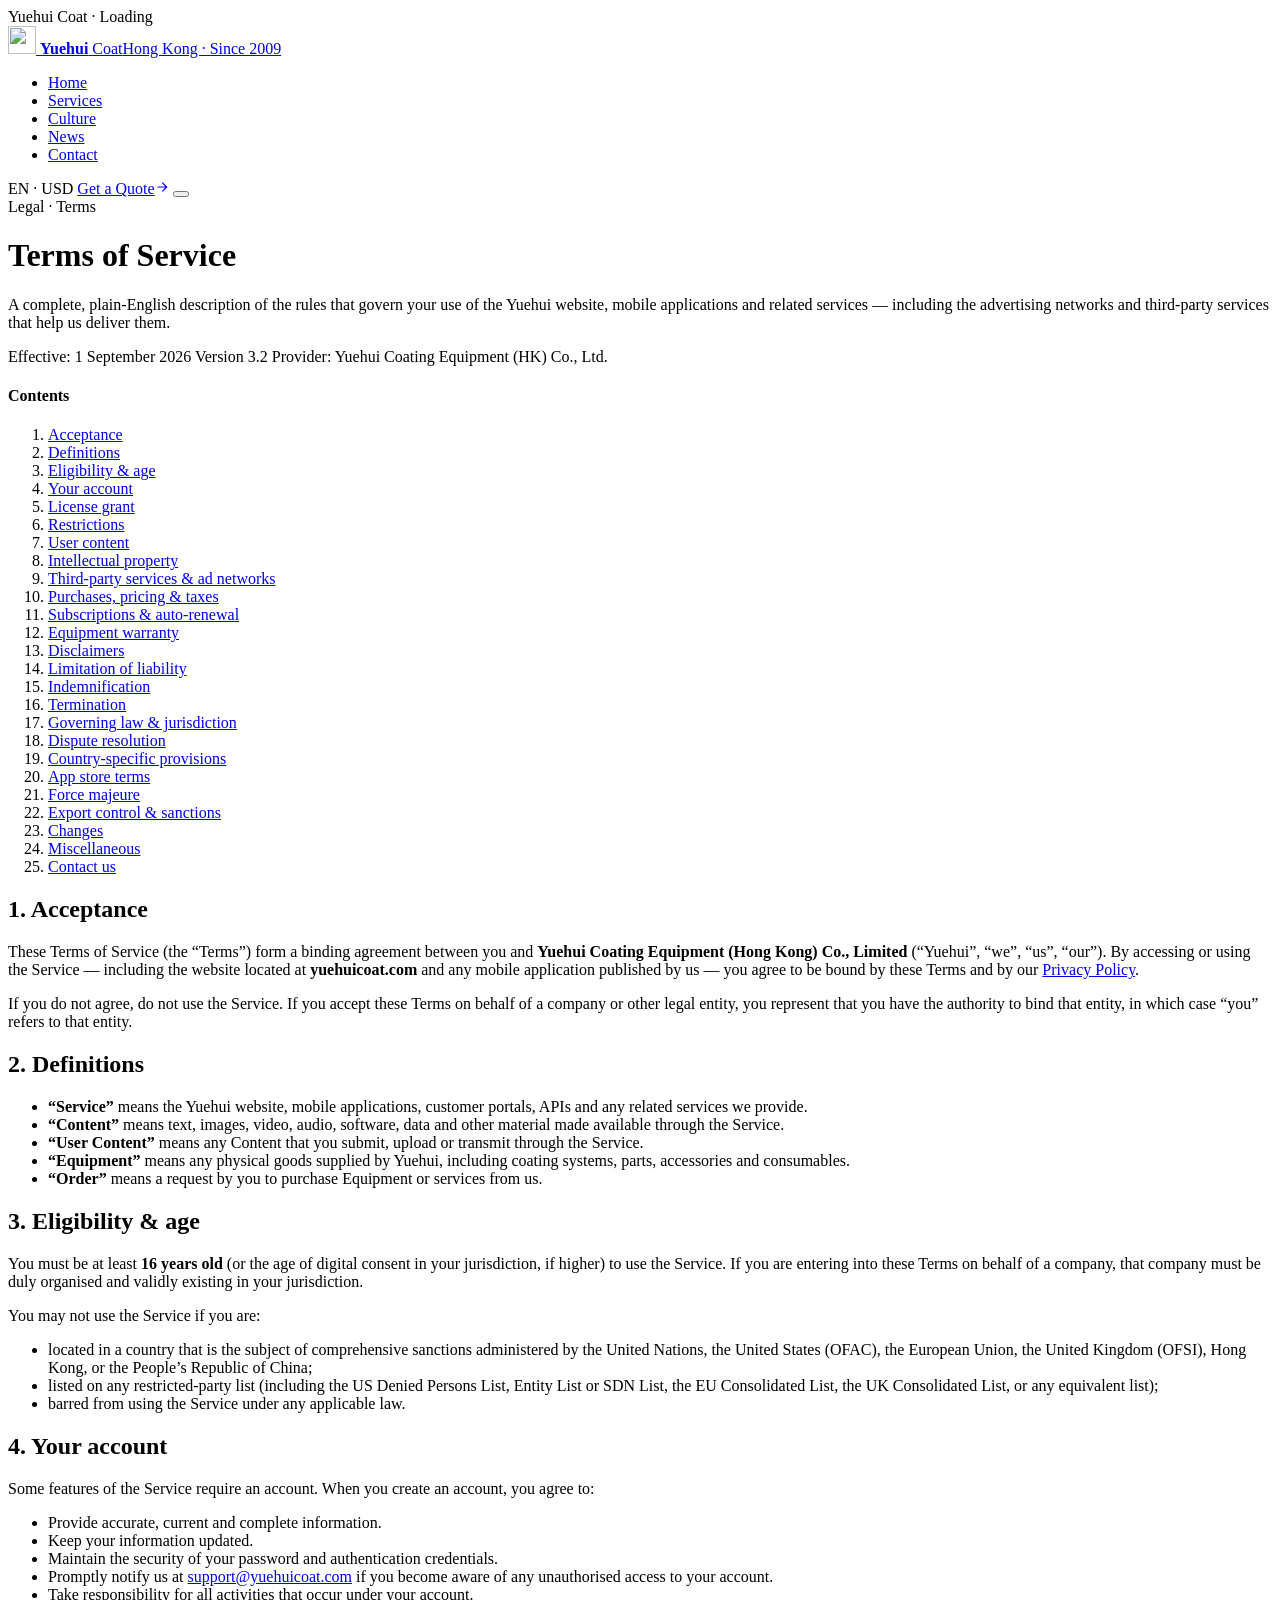
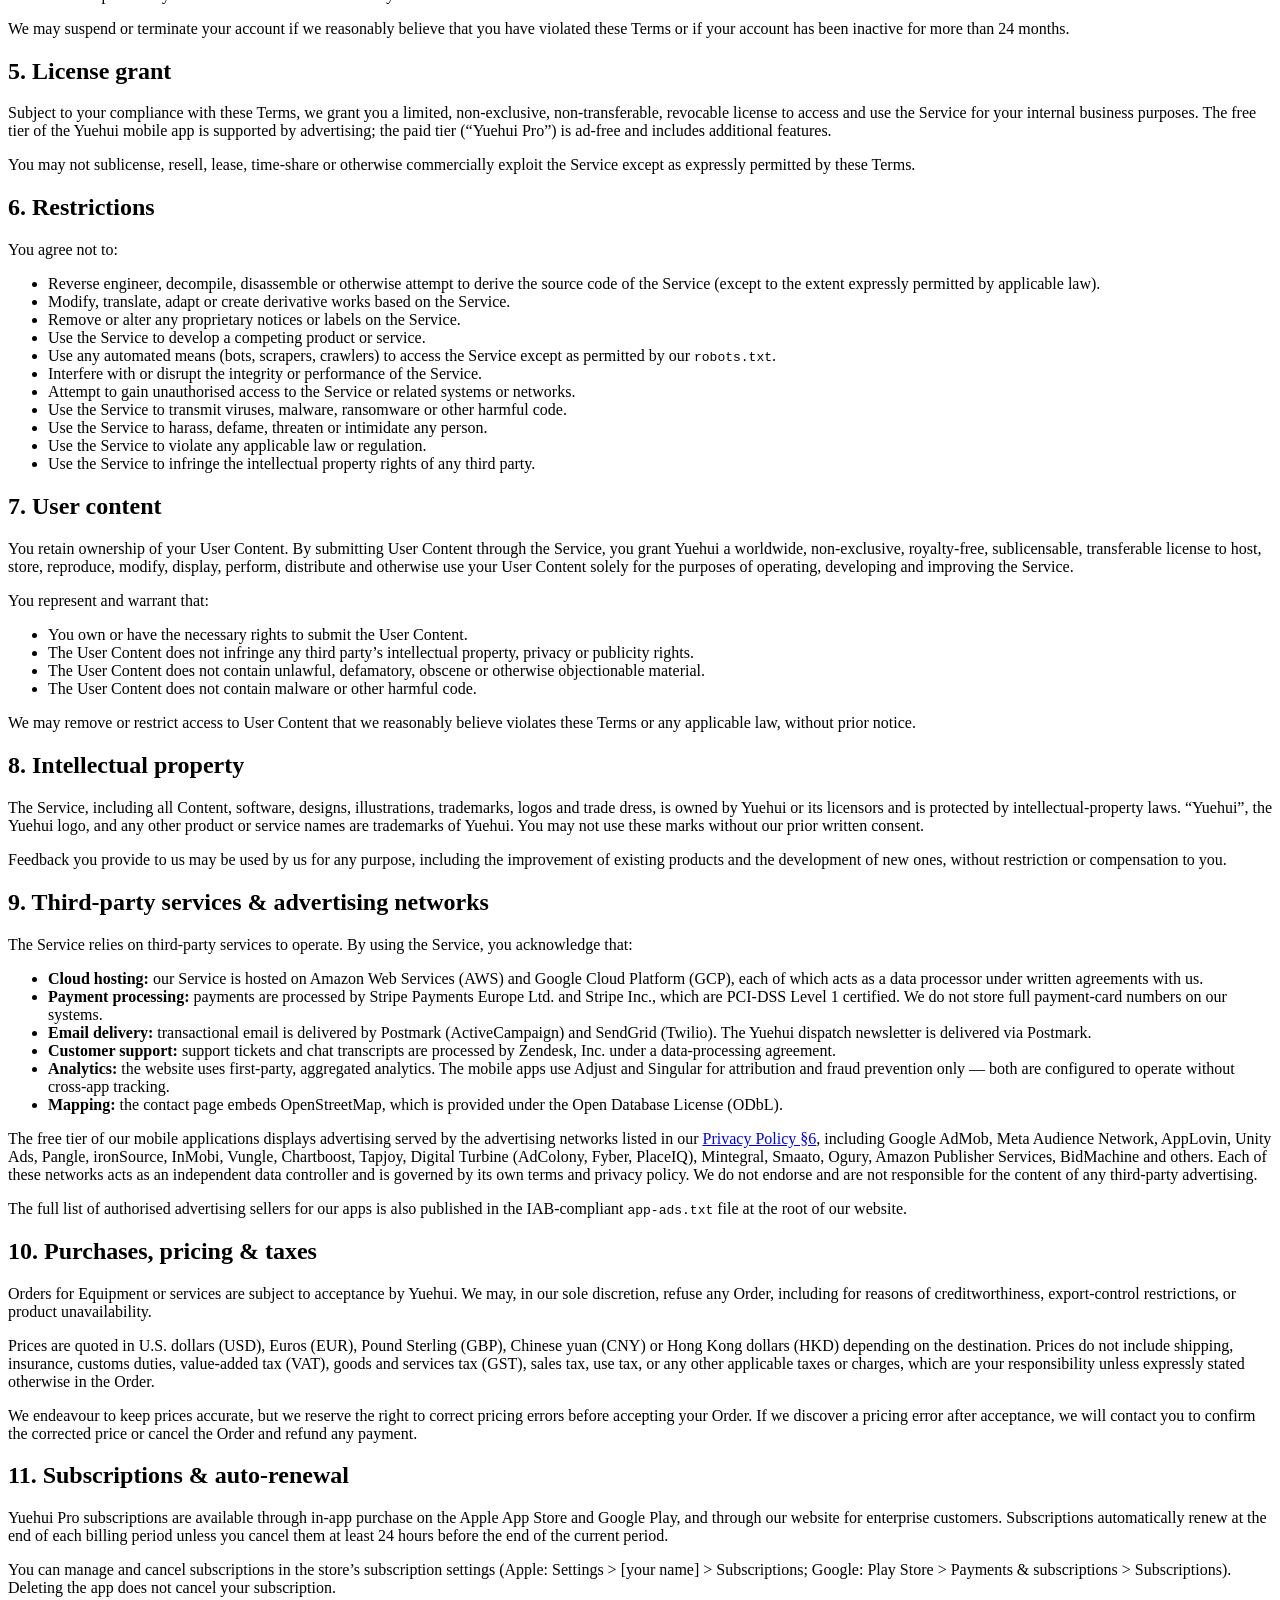
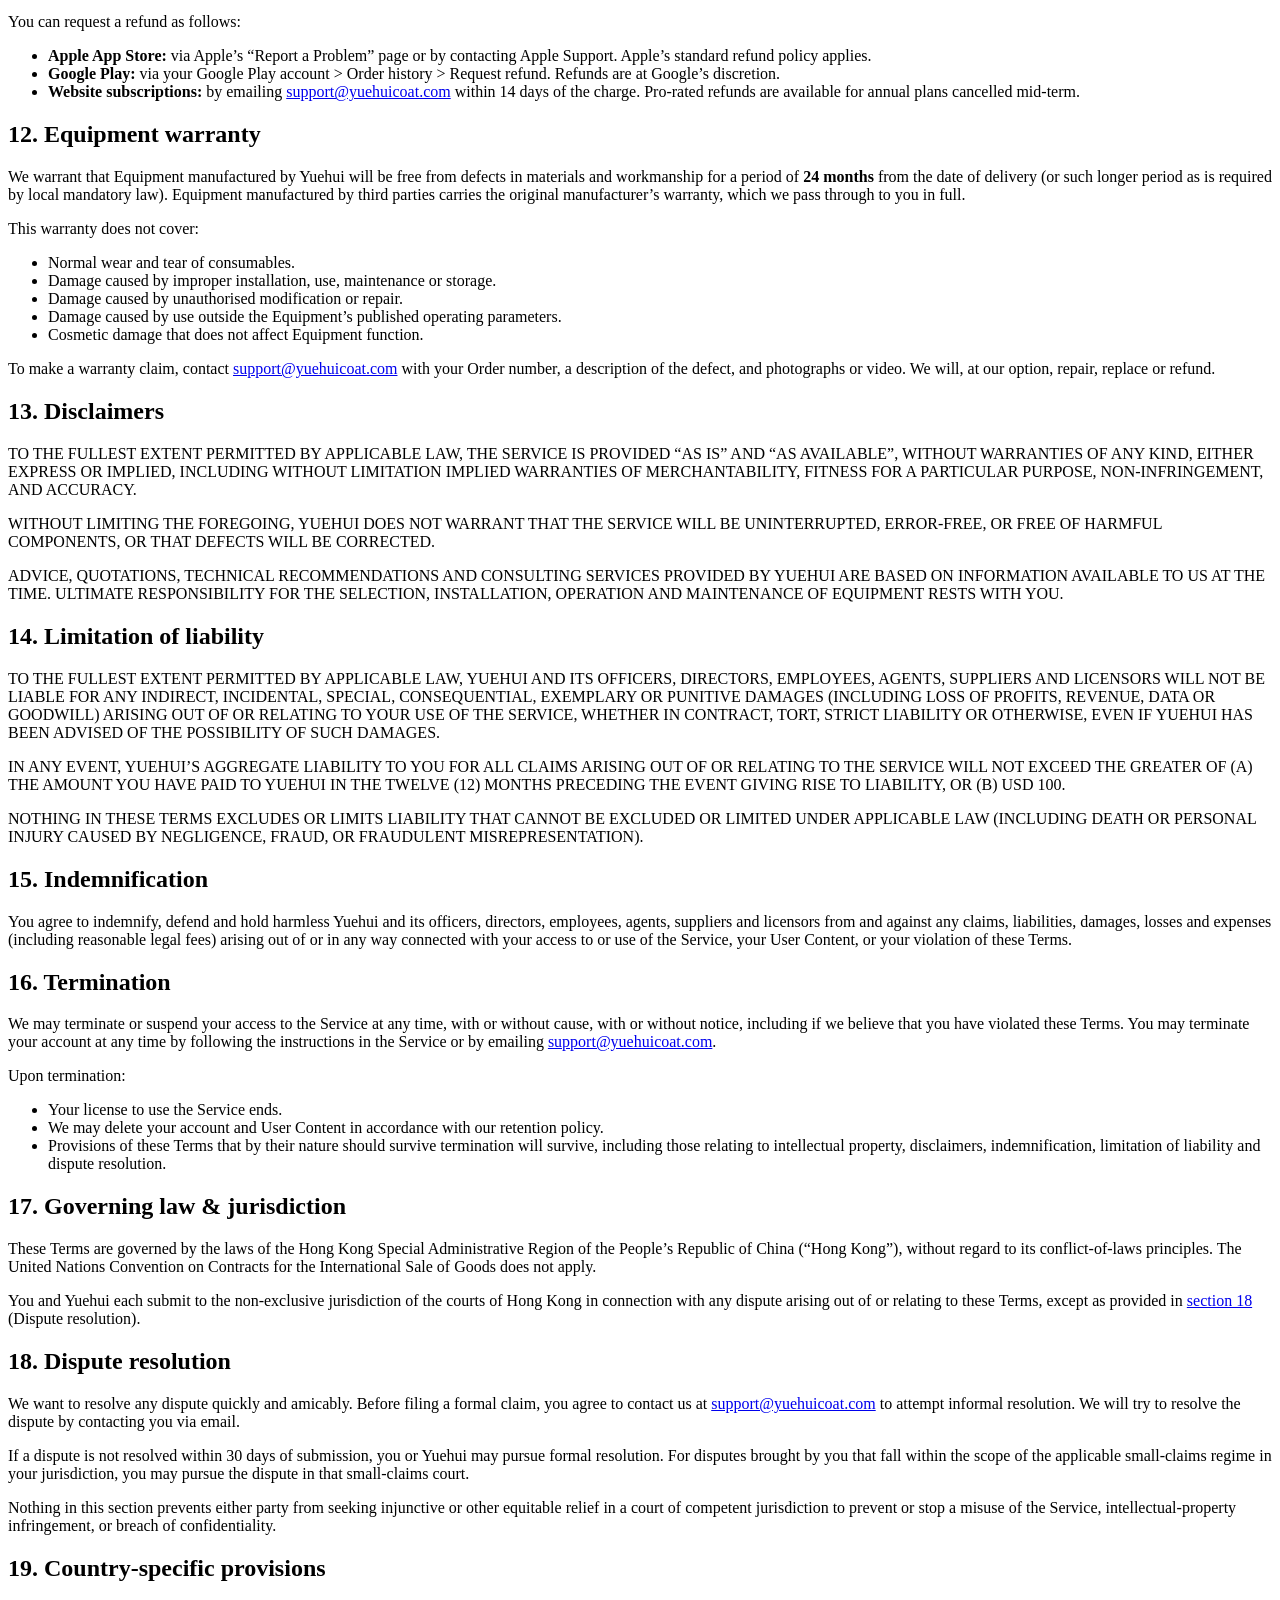
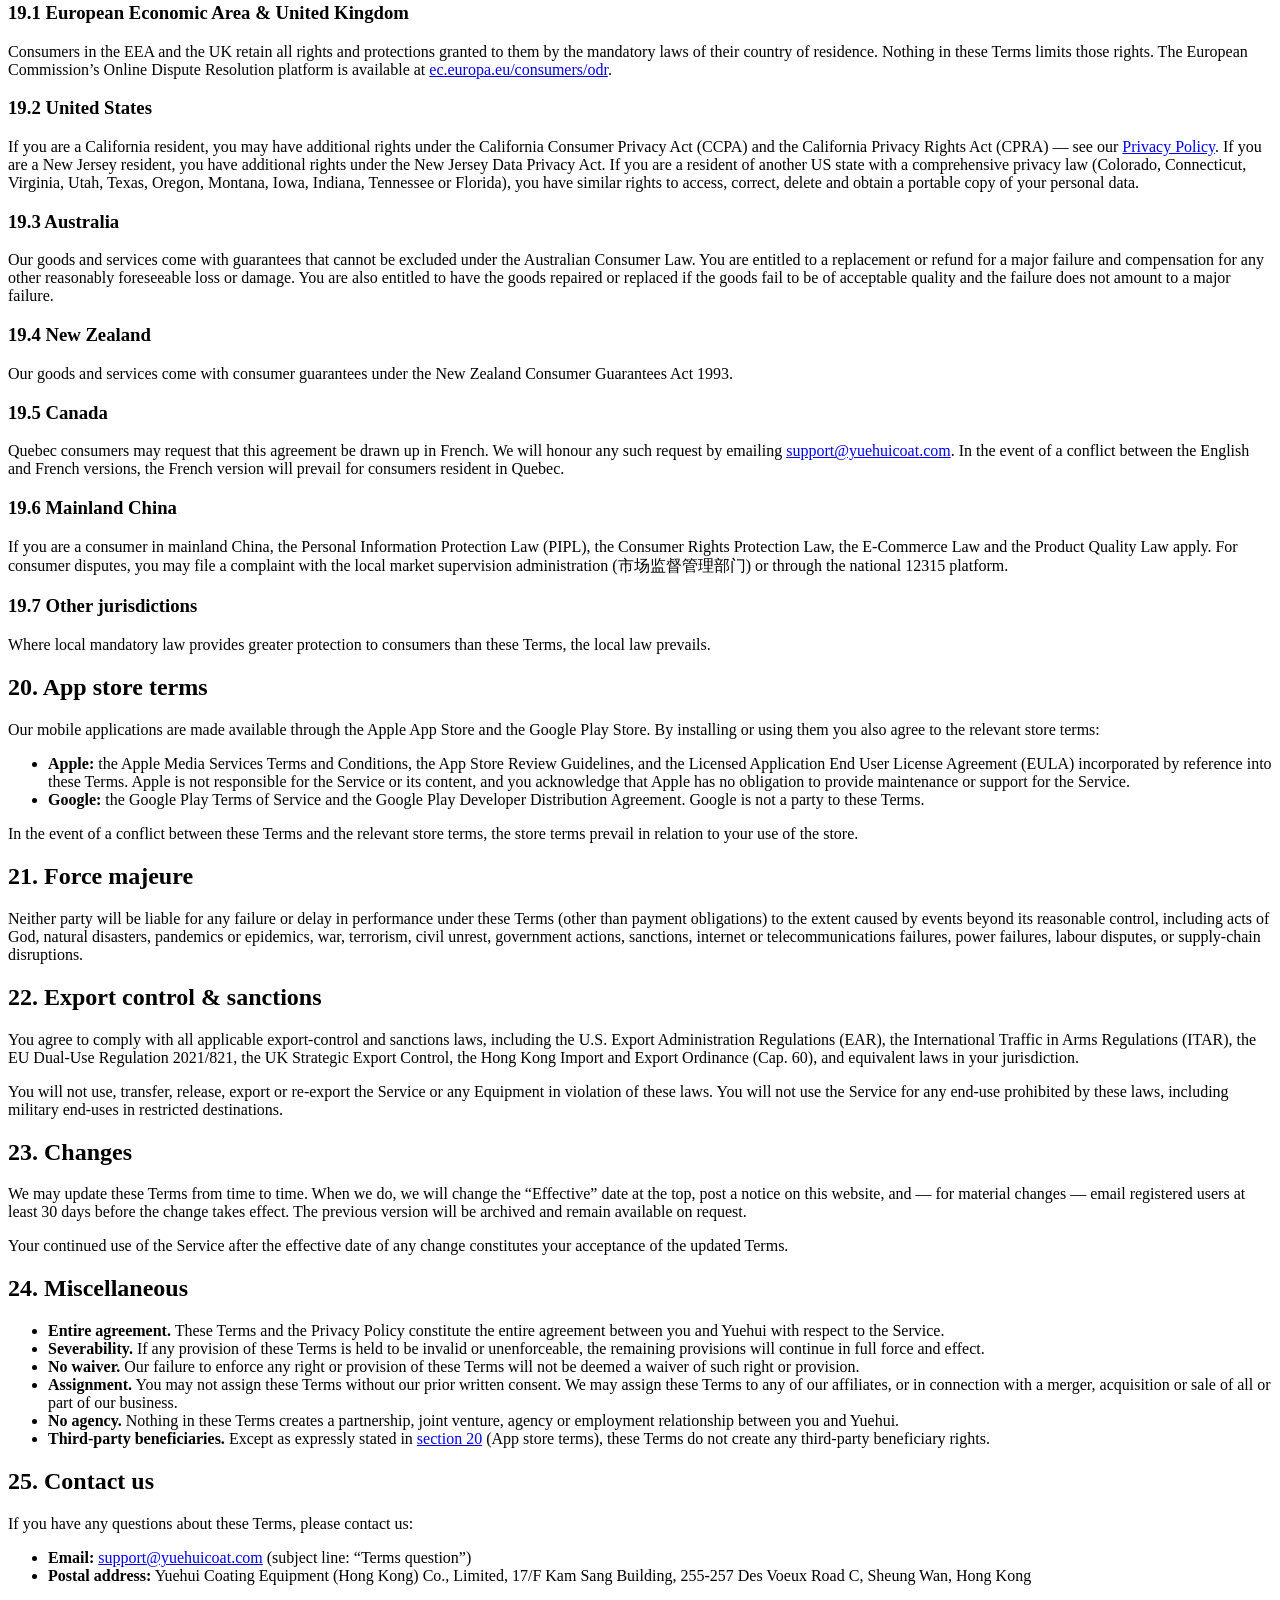
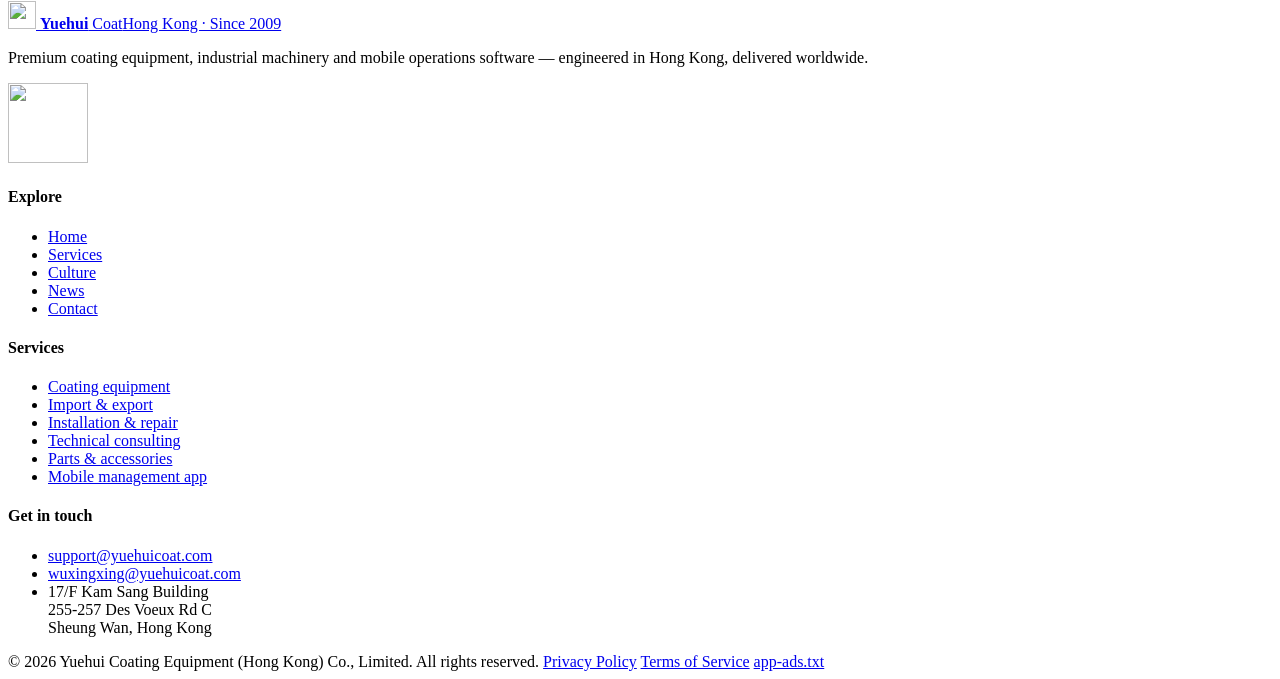
==== legal/terms/index.html @ 3c991fc5 "fix: move legal pages to directory URLs to fix 404 - Move legal/privacy.html -> legal/privacy/index." ====
<!doctype html>
<html lang="en">
<head>
  <meta charset="utf-8">
  <meta name="viewport" content="width=device-width, initial-scale=1, viewport-fit=cover">
  <title>Terms of Service — Yuehui Coating Equipment (Hong Kong) Co., Limited</title>
  <meta name="description" content="The full Terms of Service for yuehuicoat.com, the Yuehui mobile applications and related services. Covers eligibility, license grants, restrictions, user content, intellectual property, third-party services (advertising networks, payment processors, cloud hosting), purchases, subscriptions, warranty, disclaimers, limitation of liability, indemnification, termination, governing law (Hong Kong), dispute resolution, country-specific provisions, app store terms and how to contact us.">
  <meta name="robots" content="index, follow, max-snippet:-1, max-image-preview:large">
  <meta name="theme-color" content="#0a0a0c">
  <link rel="canonical" href="https://yuehuicoat.com/legal/terms/">
  <link rel="icon" type="image/svg+xml" href="../images/favicon.svg">
  <link rel="apple-touch-icon" href="../images/favicon.svg">
  <meta property="og:type" content="article">
  <meta property="og:title" content="Terms of Service — Yuehui Coating Equipment">
  <meta property="og:description" content="The rules that govern your use of the Yuehui Service.">
  <meta property="og:url" content="https://yuehuicoat.com/legal/terms/">
  <meta name="twitter:card" content="summary">
  <link rel="preconnect" href="https://fonts.googleapis.com">
  <link rel="preconnect" href="https://fonts.gstatic.com" crossorigin>
  <link href="https://fonts.googleapis.com/css2?family=Cormorant+Garamond:ital,wght@0,400;0,500;0,600;1,400;1,500&family=Inter:wght@300;400;500;600;700&display=swap" rel="stylesheet">
  <link rel="stylesheet" href="../css/styles.css">
  <script type="application/ld+json">
  {
    "@context": "https://schema.org",
    "@type": "TermsOfService",
    "name": "Yuehui Terms of Service",
    "url": "https://yuehuicoat.com/legal/terms/",
    "datePublished": "2026-01-01",
    "dateModified": "2026-09-01",
    "isPartOf": { "@type": "WebSite", "name": "Yuehui Coating Equipment", "url": "https://yuehuicoat.com/" }
  }
  </script>
</head>
<body>
  <div class="boot" aria-hidden="true"><div class="ring"></div><span>Yuehui Coat · Loading</span></div>

  <header class="site-header" role="banner">
    <div class="container nav">
      <a class="brand" href="../" aria-label="Yuehui Coating Equipment — Home">
        <span class="brand-mark"><img src="../images/logo.svg" alt="" width="28" height="28"></span>
        <span class="brand-name"><strong>Yuehui</strong> Coat<span>Hong Kong · Since 2009</span></span>
      </a>
      <nav aria-label="Primary">
        <ul class="nav-links">
          <li><a href="../">Home</a></li>
          <li><a href="../services/">Services</a></li>
          <li><a href="../culture/">Culture</a></li>
          <li><a href="../news/">News</a></li>
          <li><a href="../contact/">Contact</a></li>
        </ul>
      </nav>
      <div class="nav-cta">
        <span class="lang-pill">EN · USD</span>
        <a class="btn btn-primary" href="../contact/">Get a Quote<svg class="arrow" width="14" height="14" viewBox="0 0 24 24" fill="none" stroke="currentColor" stroke-width="2" stroke-linecap="round" stroke-linejoin="round" aria-hidden="true"><path d="M5 12h14M13 5l7 7-7 7"/></svg></a>
        <button class="menu-toggle" aria-label="Toggle menu" aria-expanded="false"><span></span></button>
      </div>
    </div>
  </header>

  <main id="main" class="legal-shell">
    <div class="container">
      <div data-reveal>
        <span class="eyebrow">Legal · Terms</span>
        <h1>Terms of Service</h1>
        <p class="lead">A complete, plain-English description of the rules that govern your use of the Yuehui website, mobile applications and related services — including the advertising networks and third-party services that help us deliver them.</p>
        <div class="meta">
          <span>Effective: 1 September 2026</span>
          <span>Version 3.2</span>
          <span>Provider: Yuehui Coating Equipment (HK) Co., Ltd.</span>
        </div>

        <nav class="toc" aria-label="Table of contents">
          <h4>Contents</h4>
          <ol>
            <li><a href="#acceptance">Acceptance</a></li>
            <li><a href="#definitions">Definitions</a></li>
            <li><a href="#eligibility">Eligibility &amp; age</a></li>
            <li><a href="#account">Your account</a></li>
            <li><a href="#license">License grant</a></li>
            <li><a href="#restrictions">Restrictions</a></li>
            <li><a href="#user-content">User content</a></li>
            <li><a href="#ip">Intellectual property</a></li>
            <li><a href="#third">Third-party services &amp; ad networks</a></li>
            <li><a href="#purchases">Purchases, pricing &amp; taxes</a></li>
            <li><a href="#subscriptions">Subscriptions &amp; auto-renewal</a></li>
            <li><a href="#warranty">Equipment warranty</a></li>
            <li><a href="#disclaimers">Disclaimers</a></li>
            <li><a href="#liability">Limitation of liability</a></li>
            <li><a href="#indemnification">Indemnification</a></li>
            <li><a href="#termination">Termination</a></li>
            <li><a href="#law">Governing law &amp; jurisdiction</a></li>
            <li><a href="#disputes">Dispute resolution</a></li>
            <li><a href="#regional">Country-specific provisions</a></li>
            <li><a href="#stores">App store terms</a></li>
            <li><a href="#force">Force majeure</a></li>
            <li><a href="#export">Export control &amp; sanctions</a></li>
            <li><a href="#changes">Changes</a></li>
            <li><a href="#miscellaneous">Miscellaneous</a></li>
            <li><a href="#contact">Contact us</a></li>
          </ol>
        </nav>
      </div>

      <section>
        <h2 id="acceptance">1. Acceptance</h2>
        <p>These Terms of Service (the “Terms”) form a binding agreement between you and <strong>Yuehui Coating Equipment (Hong Kong) Co., Limited</strong> (“Yuehui”, “we”, “us”, “our”). By accessing or using the Service — including the website located at <strong>yuehuicoat.com</strong> and any mobile application published by us — you agree to be bound by these Terms and by our <a href="../privacy/">Privacy Policy</a>.</p>
        <p>If you do not agree, do not use the Service. If you accept these Terms on behalf of a company or other legal entity, you represent that you have the authority to bind that entity, in which case “you” refers to that entity.</p>
      </section>

      <section>
        <h2 id="definitions">2. Definitions</h2>
        <ul>
          <li><strong>“Service”</strong> means the Yuehui website, mobile applications, customer portals, APIs and any related services we provide.</li>
          <li><strong>“Content”</strong> means text, images, video, audio, software, data and other material made available through the Service.</li>
          <li><strong>“User Content”</strong> means any Content that you submit, upload or transmit through the Service.</li>
          <li><strong>“Equipment”</strong> means any physical goods supplied by Yuehui, including coating systems, parts, accessories and consumables.</li>
          <li><strong>“Order”</strong> means a request by you to purchase Equipment or services from us.</li>
        </ul>
      </section>

      <section>
        <h2 id="eligibility">3. Eligibility &amp; age</h2>
        <p>You must be at least <strong>16 years old</strong> (or the age of digital consent in your jurisdiction, if higher) to use the Service. If you are entering into these Terms on behalf of a company, that company must be duly organised and validly existing in your jurisdiction.</p>
        <p>You may not use the Service if you are:</p>
        <ul>
          <li>located in a country that is the subject of comprehensive sanctions administered by the United Nations, the United States (OFAC), the European Union, the United Kingdom (OFSI), Hong Kong, or the People’s Republic of China;</li>
          <li>listed on any restricted-party list (including the US Denied Persons List, Entity List or SDN List, the EU Consolidated List, the UK Consolidated List, or any equivalent list);</li>
          <li>barred from using the Service under any applicable law.</li>
        </ul>
      </section>

      <section>
        <h2 id="account">4. Your account</h2>
        <p>Some features of the Service require an account. When you create an account, you agree to:</p>
        <ul>
          <li>Provide accurate, current and complete information.</li>
          <li>Keep your information updated.</li>
          <li>Maintain the security of your password and authentication credentials.</li>
          <li>Promptly notify us at <a href="mailto:support@yuehuicoat.com">support@yuehuicoat.com</a> if you become aware of any unauthorised access to your account.</li>
          <li>Take responsibility for all activities that occur under your account.</li>
        </ul>
        <p>We may suspend or terminate your account if we reasonably believe that you have violated these Terms or if your account has been inactive for more than 24 months.</p>
      </section>

      <section>
        <h2 id="license">5. License grant</h2>
        <p>Subject to your compliance with these Terms, we grant you a limited, non-exclusive, non-transferable, revocable license to access and use the Service for your internal business purposes. The free tier of the Yuehui mobile app is supported by advertising; the paid tier (“Yuehui Pro”) is ad-free and includes additional features.</p>
        <p>You may not sublicense, resell, lease, time-share or otherwise commercially exploit the Service except as expressly permitted by these Terms.</p>
      </section>

      <section>
        <h2 id="restrictions">6. Restrictions</h2>
        <p>You agree not to:</p>
        <ul>
          <li>Reverse engineer, decompile, disassemble or otherwise attempt to derive the source code of the Service (except to the extent expressly permitted by applicable law).</li>
          <li>Modify, translate, adapt or create derivative works based on the Service.</li>
          <li>Remove or alter any proprietary notices or labels on the Service.</li>
          <li>Use the Service to develop a competing product or service.</li>
          <li>Use any automated means (bots, scrapers, crawlers) to access the Service except as permitted by our <code>robots.txt</code>.</li>
          <li>Interfere with or disrupt the integrity or performance of the Service.</li>
          <li>Attempt to gain unauthorised access to the Service or related systems or networks.</li>
          <li>Use the Service to transmit viruses, malware, ransomware or other harmful code.</li>
          <li>Use the Service to harass, defame, threaten or intimidate any person.</li>
          <li>Use the Service to violate any applicable law or regulation.</li>
          <li>Use the Service to infringe the intellectual property rights of any third party.</li>
        </ul>
      </section>

      <section>
        <h2 id="user-content">7. User content</h2>
        <p>You retain ownership of your User Content. By submitting User Content through the Service, you grant Yuehui a worldwide, non-exclusive, royalty-free, sublicensable, transferable license to host, store, reproduce, modify, display, perform, distribute and otherwise use your User Content solely for the purposes of operating, developing and improving the Service.</p>
        <p>You represent and warrant that:</p>
        <ul>
          <li>You own or have the necessary rights to submit the User Content.</li>
          <li>The User Content does not infringe any third party’s intellectual property, privacy or publicity rights.</li>
          <li>The User Content does not contain unlawful, defamatory, obscene or otherwise objectionable material.</li>
          <li>The User Content does not contain malware or other harmful code.</li>
        </ul>
        <p>We may remove or restrict access to User Content that we reasonably believe violates these Terms or any applicable law, without prior notice.</p>
      </section>

      <section>
        <h2 id="ip">8. Intellectual property</h2>
        <p>The Service, including all Content, software, designs, illustrations, trademarks, logos and trade dress, is owned by Yuehui or its licensors and is protected by intellectual-property laws. “Yuehui”, the Yuehui logo, and any other product or service names are trademarks of Yuehui. You may not use these marks without our prior written consent.</p>
        <p>Feedback you provide to us may be used by us for any purpose, including the improvement of existing products and the development of new ones, without restriction or compensation to you.</p>
      </section>

      <section>
        <h2 id="third">9. Third-party services &amp; advertising networks</h2>
        <p>The Service relies on third-party services to operate. By using the Service, you acknowledge that:</p>
        <ul>
          <li><strong>Cloud hosting:</strong> our Service is hosted on Amazon Web Services (AWS) and Google Cloud Platform (GCP), each of which acts as a data processor under written agreements with us.</li>
          <li><strong>Payment processing:</strong> payments are processed by Stripe Payments Europe Ltd. and Stripe Inc., which are PCI-DSS Level 1 certified. We do not store full payment-card numbers on our systems.</li>
          <li><strong>Email delivery:</strong> transactional email is delivered by Postmark (ActiveCampaign) and SendGrid (Twilio). The Yuehui dispatch newsletter is delivered via Postmark.</li>
          <li><strong>Customer support:</strong> support tickets and chat transcripts are processed by Zendesk, Inc. under a data-processing agreement.</li>
          <li><strong>Analytics:</strong> the website uses first-party, aggregated analytics. The mobile apps use Adjust and Singular for attribution and fraud prevention only — both are configured to operate without cross-app tracking.</li>
          <li><strong>Mapping:</strong> the contact page embeds OpenStreetMap, which is provided under the Open Database License (ODbL).</li>
        </ul>
        <p>The free tier of our mobile applications displays advertising served by the advertising networks listed in our <a href="../privacy/#ads">Privacy Policy §6</a>, including Google AdMob, Meta Audience Network, AppLovin, Unity Ads, Pangle, ironSource, InMobi, Vungle, Chartboost, Tapjoy, Digital Turbine (AdColony, Fyber, PlaceIQ), Mintegral, Smaato, Ogury, Amazon Publisher Services, BidMachine and others. Each of these networks acts as an independent data controller and is governed by its own terms and privacy policy. We do not endorse and are not responsible for the content of any third-party advertising.</p>
        <p>The full list of authorised advertising sellers for our apps is also published in the IAB-compliant <code>app-ads.txt</code> file at the root of our website.</p>
      </section>

      <section>
        <h2 id="purchases">10. Purchases, pricing &amp; taxes</h2>
        <p>Orders for Equipment or services are subject to acceptance by Yuehui. We may, in our sole discretion, refuse any Order, including for reasons of creditworthiness, export-control restrictions, or product unavailability.</p>
        <p>Prices are quoted in U.S. dollars (USD), Euros (EUR), Pound Sterling (GBP), Chinese yuan (CNY) or Hong Kong dollars (HKD) depending on the destination. Prices do not include shipping, insurance, customs duties, value-added tax (VAT), goods and services tax (GST), sales tax, use tax, or any other applicable taxes or charges, which are your responsibility unless expressly stated otherwise in the Order.</p>
        <p>We endeavour to keep prices accurate, but we reserve the right to correct pricing errors before accepting your Order. If we discover a pricing error after acceptance, we will contact you to confirm the corrected price or cancel the Order and refund any payment.</p>
      </section>

      <section>
        <h2 id="subscriptions">11. Subscriptions &amp; auto-renewal</h2>
        <p>Yuehui Pro subscriptions are available through in-app purchase on the Apple App Store and Google Play, and through our website for enterprise customers. Subscriptions automatically renew at the end of each billing period unless you cancel them at least 24 hours before the end of the current period.</p>
        <p>You can manage and cancel subscriptions in the store’s subscription settings (Apple: Settings &gt; [your name] &gt; Subscriptions; Google: Play Store &gt; Payments &amp; subscriptions &gt; Subscriptions). Deleting the app does not cancel your subscription.</p>
        <p>You can request a refund as follows:</p>
        <ul>
          <li><strong>Apple App Store:</strong> via Apple’s “Report a Problem” page or by contacting Apple Support. Apple’s standard refund policy applies.</li>
          <li><strong>Google Play:</strong> via your Google Play account &gt; Order history &gt; Request refund. Refunds are at Google’s discretion.</li>
          <li><strong>Website subscriptions:</strong> by emailing <a href="mailto:support@yuehuicoat.com">support@yuehuicoat.com</a> within 14 days of the charge. Pro-rated refunds are available for annual plans cancelled mid-term.</li>
        </ul>
      </section>

      <section>
        <h2 id="warranty">12. Equipment warranty</h2>
        <p>We warrant that Equipment manufactured by Yuehui will be free from defects in materials and workmanship for a period of <strong>24 months</strong> from the date of delivery (or such longer period as is required by local mandatory law). Equipment manufactured by third parties carries the original manufacturer’s warranty, which we pass through to you in full.</p>
        <p>This warranty does not cover:</p>
        <ul>
          <li>Normal wear and tear of consumables.</li>
          <li>Damage caused by improper installation, use, maintenance or storage.</li>
          <li>Damage caused by unauthorised modification or repair.</li>
          <li>Damage caused by use outside the Equipment’s published operating parameters.</li>
          <li>Cosmetic damage that does not affect Equipment function.</li>
        </ul>
        <p>To make a warranty claim, contact <a href="mailto:support@yuehuicoat.com">support@yuehuicoat.com</a> with your Order number, a description of the defect, and photographs or video. We will, at our option, repair, replace or refund.</p>
      </section>

      <section>
        <h2 id="disclaimers">13. Disclaimers</h2>
        <p>TO THE FULLEST EXTENT PERMITTED BY APPLICABLE LAW, THE SERVICE IS PROVIDED “AS IS” AND “AS AVAILABLE”, WITHOUT WARRANTIES OF ANY KIND, EITHER EXPRESS OR IMPLIED, INCLUDING WITHOUT LIMITATION IMPLIED WARRANTIES OF MERCHANTABILITY, FITNESS FOR A PARTICULAR PURPOSE, NON-INFRINGEMENT, AND ACCURACY.</p>
        <p>WITHOUT LIMITING THE FOREGOING, YUEHUI DOES NOT WARRANT THAT THE SERVICE WILL BE UNINTERRUPTED, ERROR-FREE, OR FREE OF HARMFUL COMPONENTS, OR THAT DEFECTS WILL BE CORRECTED.</p>
        <p>ADVICE, QUOTATIONS, TECHNICAL RECOMMENDATIONS AND CONSULTING SERVICES PROVIDED BY YUEHUI ARE BASED ON INFORMATION AVAILABLE TO US AT THE TIME. ULTIMATE RESPONSIBILITY FOR THE SELECTION, INSTALLATION, OPERATION AND MAINTENANCE OF EQUIPMENT RESTS WITH YOU.</p>
      </section>

      <section>
        <h2 id="liability">14. Limitation of liability</h2>
        <p>TO THE FULLEST EXTENT PERMITTED BY APPLICABLE LAW, YUEHUI AND ITS OFFICERS, DIRECTORS, EMPLOYEES, AGENTS, SUPPLIERS AND LICENSORS WILL NOT BE LIABLE FOR ANY INDIRECT, INCIDENTAL, SPECIAL, CONSEQUENTIAL, EXEMPLARY OR PUNITIVE DAMAGES (INCLUDING LOSS OF PROFITS, REVENUE, DATA OR GOODWILL) ARISING OUT OF OR RELATING TO YOUR USE OF THE SERVICE, WHETHER IN CONTRACT, TORT, STRICT LIABILITY OR OTHERWISE, EVEN IF YUEHUI HAS BEEN ADVISED OF THE POSSIBILITY OF SUCH DAMAGES.</p>
        <p>IN ANY EVENT, YUEHUI’S AGGREGATE LIABILITY TO YOU FOR ALL CLAIMS ARISING OUT OF OR RELATING TO THE SERVICE WILL NOT EXCEED THE GREATER OF (A) THE AMOUNT YOU HAVE PAID TO YUEHUI IN THE TWELVE (12) MONTHS PRECEDING THE EVENT GIVING RISE TO LIABILITY, OR (B) USD 100.</p>
        <p>NOTHING IN THESE TERMS EXCLUDES OR LIMITS LIABILITY THAT CANNOT BE EXCLUDED OR LIMITED UNDER APPLICABLE LAW (INCLUDING DEATH OR PERSONAL INJURY CAUSED BY NEGLIGENCE, FRAUD, OR FRAUDULENT MISREPRESENTATION).</p>
      </section>

      <section>
        <h2 id="indemnification">15. Indemnification</h2>
        <p>You agree to indemnify, defend and hold harmless Yuehui and its officers, directors, employees, agents, suppliers and licensors from and against any claims, liabilities, damages, losses and expenses (including reasonable legal fees) arising out of or in any way connected with your access to or use of the Service, your User Content, or your violation of these Terms.</p>
      </section>

      <section>
        <h2 id="termination">16. Termination</h2>
        <p>We may terminate or suspend your access to the Service at any time, with or without cause, with or without notice, including if we believe that you have violated these Terms. You may terminate your account at any time by following the instructions in the Service or by emailing <a href="mailto:support@yuehuicoat.com">support@yuehuicoat.com</a>.</p>
        <p>Upon termination:</p>
        <ul>
          <li>Your license to use the Service ends.</li>
          <li>We may delete your account and User Content in accordance with our retention policy.</li>
          <li>Provisions of these Terms that by their nature should survive termination will survive, including those relating to intellectual property, disclaimers, indemnification, limitation of liability and dispute resolution.</li>
        </ul>
      </section>

      <section>
        <h2 id="law">17. Governing law &amp; jurisdiction</h2>
        <p>These Terms are governed by the laws of the Hong Kong Special Administrative Region of the People’s Republic of China (“Hong Kong”), without regard to its conflict-of-laws principles. The United Nations Convention on Contracts for the International Sale of Goods does not apply.</p>
        <p>You and Yuehui each submit to the non-exclusive jurisdiction of the courts of Hong Kong in connection with any dispute arising out of or relating to these Terms, except as provided in <a href="#disputes">section 18</a> (Dispute resolution).</p>
      </section>

      <section>
        <h2 id="disputes">18. Dispute resolution</h2>
        <p>We want to resolve any dispute quickly and amicably. Before filing a formal claim, you agree to contact us at <a href="mailto:support@yuehuicoat.com">support@yuehuicoat.com</a> to attempt informal resolution. We will try to resolve the dispute by contacting you via email.</p>
        <p>If a dispute is not resolved within 30 days of submission, you or Yuehui may pursue formal resolution. For disputes brought by you that fall within the scope of the applicable small-claims regime in your jurisdiction, you may pursue the dispute in that small-claims court.</p>
        <p>Nothing in this section prevents either party from seeking injunctive or other equitable relief in a court of competent jurisdiction to prevent or stop a misuse of the Service, intellectual-property infringement, or breach of confidentiality.</p>
      </section>

      <section>
        <h2 id="regional">19. Country-specific provisions</h2>

        <h3>19.1 European Economic Area &amp; United Kingdom</h3>
        <p>Consumers in the EEA and the UK retain all rights and protections granted to them by the mandatory laws of their country of residence. Nothing in these Terms limits those rights. The European Commission’s Online Dispute Resolution platform is available at <a href="https://ec.europa.eu/consumers/odr/" rel="noopener noreferrer" target="_blank">ec.europa.eu/consumers/odr</a>.</p>

        <h3>19.2 United States</h3>
        <p>If you are a California resident, you may have additional rights under the California Consumer Privacy Act (CCPA) and the California Privacy Rights Act (CPRA) — see our <a href="../privacy/">Privacy Policy</a>. If you are a New Jersey resident, you have additional rights under the New Jersey Data Privacy Act. If you are a resident of another US state with a comprehensive privacy law (Colorado, Connecticut, Virginia, Utah, Texas, Oregon, Montana, Iowa, Indiana, Tennessee or Florida), you have similar rights to access, correct, delete and obtain a portable copy of your personal data.</p>

        <h3>19.3 Australia</h3>
        <p>Our goods and services come with guarantees that cannot be excluded under the Australian Consumer Law. You are entitled to a replacement or refund for a major failure and compensation for any other reasonably foreseeable loss or damage. You are also entitled to have the goods repaired or replaced if the goods fail to be of acceptable quality and the failure does not amount to a major failure.</p>

        <h3>19.4 New Zealand</h3>
        <p>Our goods and services come with consumer guarantees under the New Zealand Consumer Guarantees Act 1993.</p>

        <h3>19.5 Canada</h3>
        <p>Quebec consumers may request that this agreement be drawn up in French. We will honour any such request by emailing <a href="mailto:support@yuehuicoat.com">support@yuehuicoat.com</a>. In the event of a conflict between the English and French versions, the French version will prevail for consumers resident in Quebec.</p>

        <h3>19.6 Mainland China</h3>
        <p>If you are a consumer in mainland China, the Personal Information Protection Law (PIPL), the Consumer Rights Protection Law, the E-Commerce Law and the Product Quality Law apply. For consumer disputes, you may file a complaint with the local market supervision administration (市场监督管理部门) or through the national 12315 platform.</p>

        <h3>19.7 Other jurisdictions</h3>
        <p>Where local mandatory law provides greater protection to consumers than these Terms, the local law prevails.</p>
      </section>

      <section>
        <h2 id="stores">20. App store terms</h2>
        <p>Our mobile applications are made available through the Apple App Store and the Google Play Store. By installing or using them you also agree to the relevant store terms:</p>
        <ul>
          <li><strong>Apple:</strong> the Apple Media Services Terms and Conditions, the App Store Review Guidelines, and the Licensed Application End User License Agreement (EULA) incorporated by reference into these Terms. Apple is not responsible for the Service or its content, and you acknowledge that Apple has no obligation to provide maintenance or support for the Service.</li>
          <li><strong>Google:</strong> the Google Play Terms of Service and the Google Play Developer Distribution Agreement. Google is not a party to these Terms.</li>
        </ul>
        <p>In the event of a conflict between these Terms and the relevant store terms, the store terms prevail in relation to your use of the store.</p>
      </section>

      <section>
        <h2 id="force">21. Force majeure</h2>
        <p>Neither party will be liable for any failure or delay in performance under these Terms (other than payment obligations) to the extent caused by events beyond its reasonable control, including acts of God, natural disasters, pandemics or epidemics, war, terrorism, civil unrest, government actions, sanctions, internet or telecommunications failures, power failures, labour disputes, or supply-chain disruptions.</p>
      </section>

      <section>
        <h2 id="export">22. Export control &amp; sanctions</h2>
        <p>You agree to comply with all applicable export-control and sanctions laws, including the U.S. Export Administration Regulations (EAR), the International Traffic in Arms Regulations (ITAR), the EU Dual-Use Regulation 2021/821, the UK Strategic Export Control, the Hong Kong Import and Export Ordinance (Cap. 60), and equivalent laws in your jurisdiction.</p>
        <p>You will not use, transfer, release, export or re-export the Service or any Equipment in violation of these laws. You will not use the Service for any end-use prohibited by these laws, including military end-uses in restricted destinations.</p>
      </section>

      <section>
        <h2 id="changes">23. Changes</h2>
        <p>We may update these Terms from time to time. When we do, we will change the “Effective” date at the top, post a notice on this website, and — for material changes — email registered users at least 30 days before the change takes effect. The previous version will be archived and remain available on request.</p>
        <p>Your continued use of the Service after the effective date of any change constitutes your acceptance of the updated Terms.</p>
      </section>

      <section>
        <h2 id="miscellaneous">24. Miscellaneous</h2>
        <ul>
          <li><strong>Entire agreement.</strong> These Terms and the Privacy Policy constitute the entire agreement between you and Yuehui with respect to the Service.</li>
          <li><strong>Severability.</strong> If any provision of these Terms is held to be invalid or unenforceable, the remaining provisions will continue in full force and effect.</li>
          <li><strong>No waiver.</strong> Our failure to enforce any right or provision of these Terms will not be deemed a waiver of such right or provision.</li>
          <li><strong>Assignment.</strong> You may not assign these Terms without our prior written consent. We may assign these Terms to any of our affiliates, or in connection with a merger, acquisition or sale of all or part of our business.</li>
          <li><strong>No agency.</strong> Nothing in these Terms creates a partnership, joint venture, agency or employment relationship between you and Yuehui.</li>
          <li><strong>Third-party beneficiaries.</strong> Except as expressly stated in <a href="#stores">section 20</a> (App store terms), these Terms do not create any third-party beneficiary rights.</li>
        </ul>
      </section>

      <section>
        <h2 id="contact">25. Contact us</h2>
        <p>If you have any questions about these Terms, please contact us:</p>
        <ul>
          <li><strong>Email:</strong> <a href="mailto:support@yuehuicoat.com">support@yuehuicoat.com</a> (subject line: “Terms question”)</li>
          <li><strong>Postal address:</strong> Yuehui Coating Equipment (Hong Kong) Co., Limited, 17/F Kam Sang Building, 255-257 Des Voeux Road C, Sheung Wan, Hong Kong</li>
        </ul>
      </section>
    </div>
  </main>

  <footer class="site-footer" role="contentinfo">
    <div class="container">
      <div class="footer-grid">
        <div class="footer-brand">
          <a class="brand" href="../" aria-label="Yuehui Coating Equipment — Home">
            <span class="brand-mark"><img src="../images/logo.svg" alt="" width="28" height="28"></span>
            <span class="brand-name"><strong>Yuehui</strong> Coat<span>Hong Kong · Since 2009</span></span>
          </a>
          <p>Premium coating equipment, industrial machinery and mobile operations software — engineered in Hong Kong, delivered worldwide.</p>
          <img class="footer-animal" src="../images/animals/owl.svg" alt="" width="80" height="80" aria-hidden="true">
        </div>
        <div>
          <h4>Explore</h4>
          <ul>
            <li><a href="../">Home</a></li>
            <li><a href="../services/">Services</a></li>
            <li><a href="../culture/">Culture</a></li>
            <li><a href="../news/">News</a></li>
            <li><a href="../contact/">Contact</a></li>
          </ul>
        </div>
        <div>
          <h4>Services</h4>
          <ul>
            <li><a href="../services/#equipment">Coating equipment</a></li>
            <li><a href="../services/#trade">Import &amp; export</a></li>
            <li><a href="../services/#service">Installation &amp; repair</a></li>
            <li><a href="../services/#consulting">Technical consulting</a></li>
            <li><a href="../services/#parts">Parts &amp; accessories</a></li>
            <li><a href="../services/#app">Mobile management app</a></li>
          </ul>
        </div>
        <div>
          <h4>Get in touch</h4>
          <ul>
            <li><a href="mailto:support@yuehuicoat.com">support@yuehuicoat.com</a></li>
            <li><a href="mailto:wuxingxing@yuehuicoat.com">wuxingxing@yuehuicoat.com</a></li>
            <li>17/F Kam Sang Building<br>255-257 Des Voeux Rd C<br>Sheung Wan, Hong Kong</li>
          </ul>
        </div>
      </div>
      <div class="footer-legal">
        <span>© <span data-year>2026</span> Yuehui Coating Equipment (Hong Kong) Co., Limited. All rights reserved.</span>
        <span>
          <a href="../privacy/">Privacy Policy</a>
          <a href="./">Terms of Service</a>
          <a href="../app-ads.txt">app-ads.txt</a>
        </span>
      </div>
    </div>
  </footer>

  <script src="../js/app.js" defer></script>
</body>
</html>
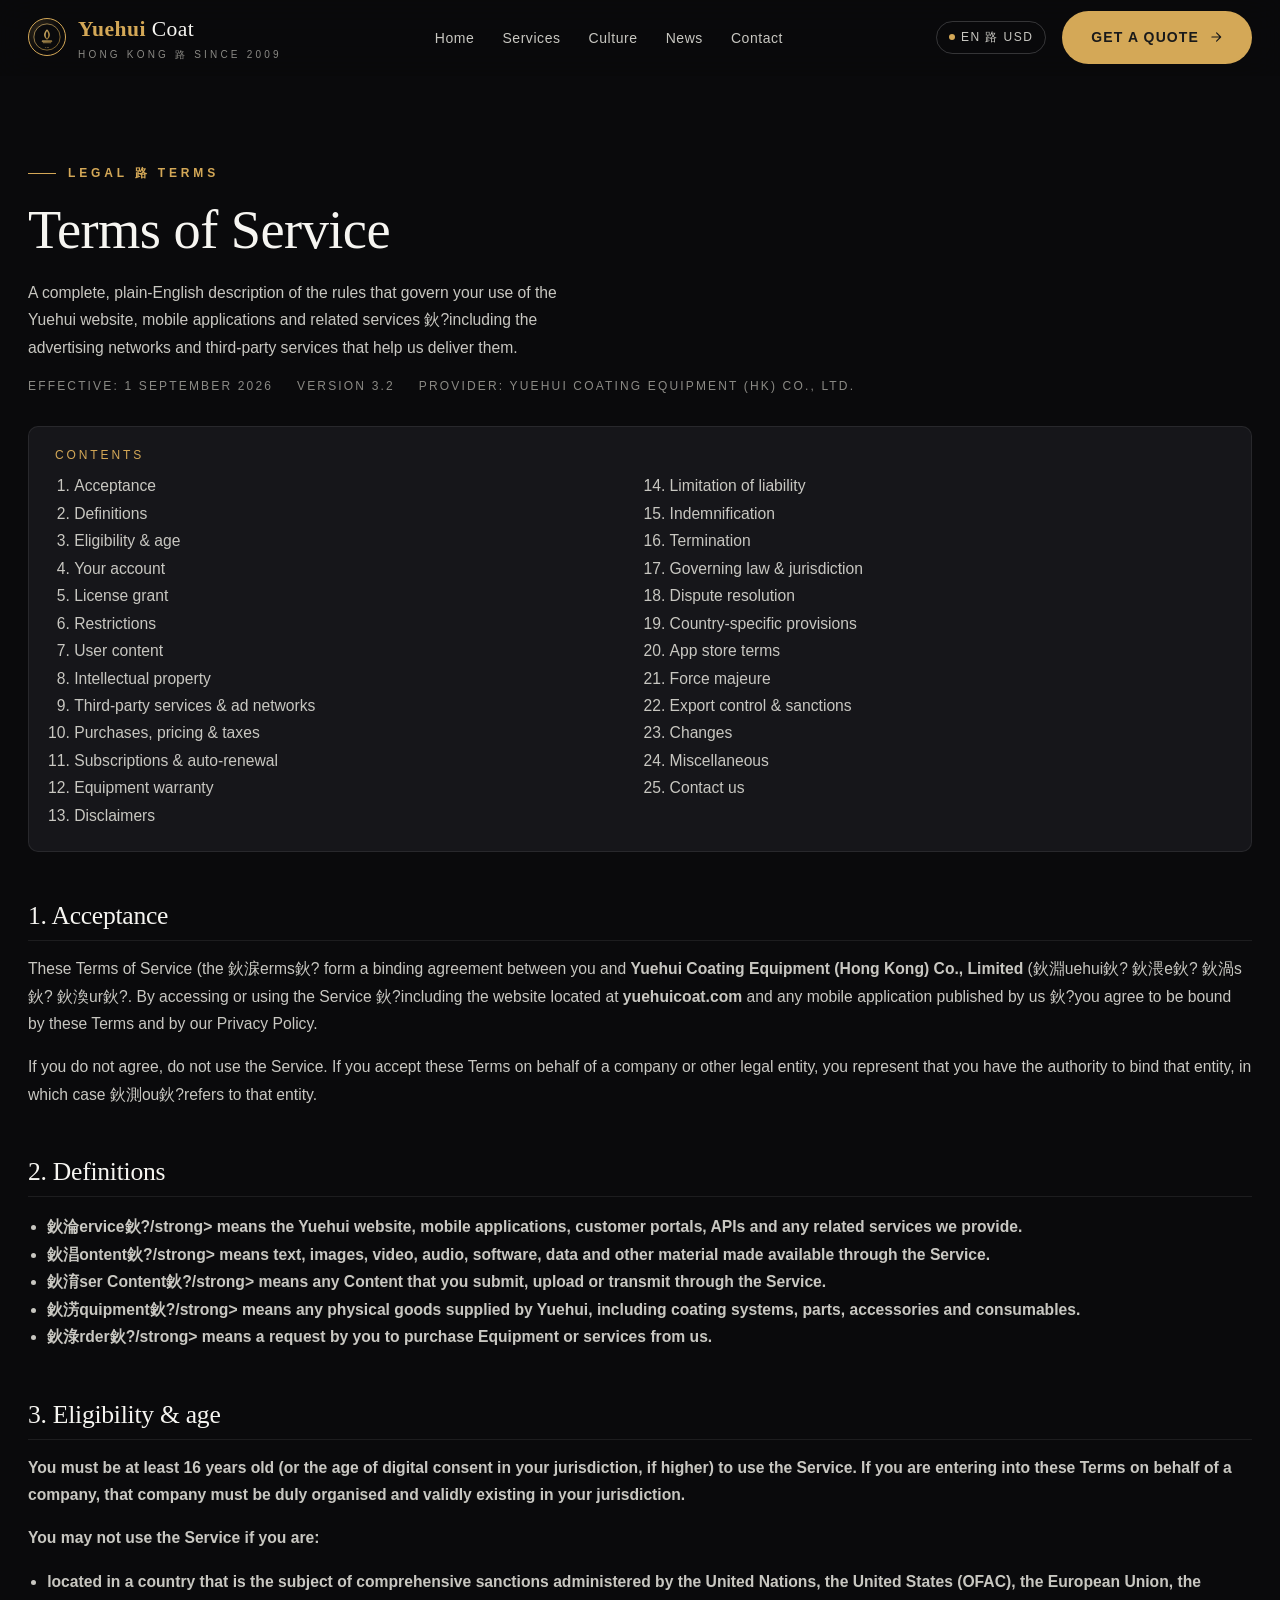
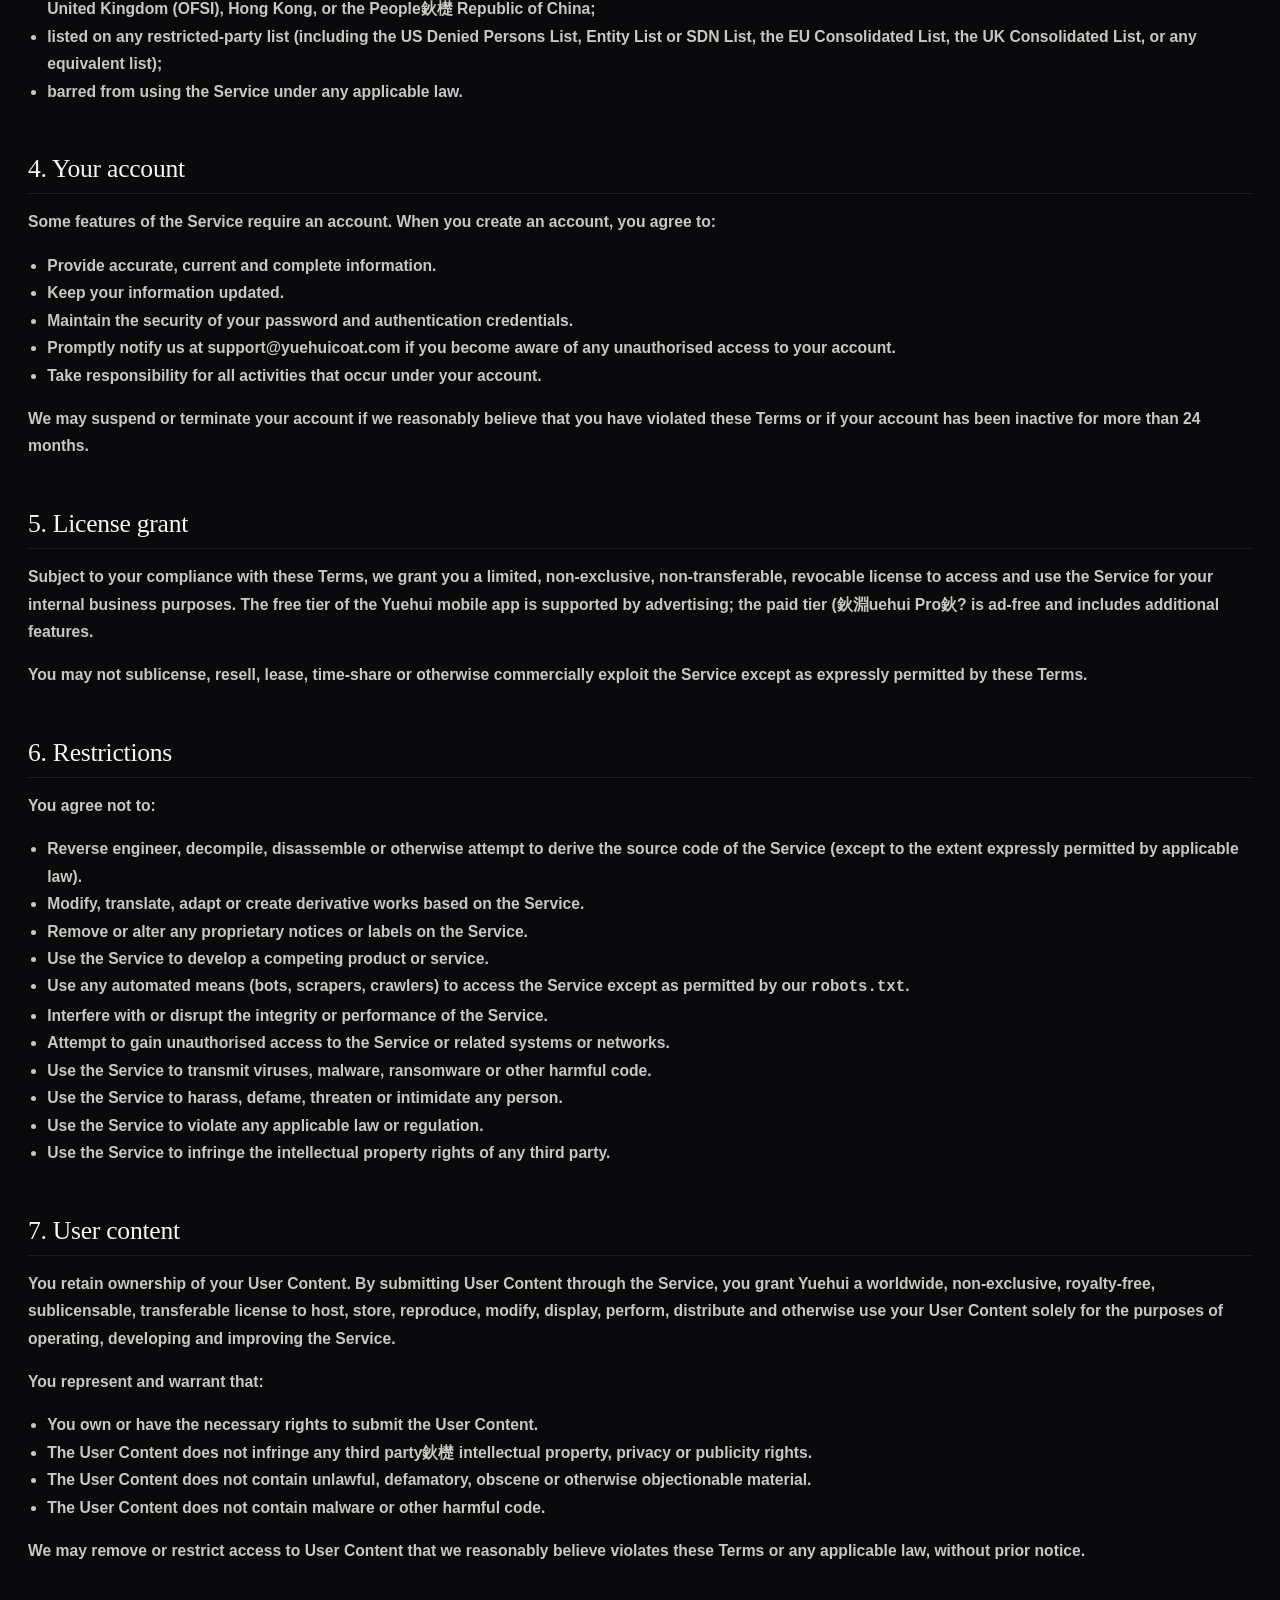
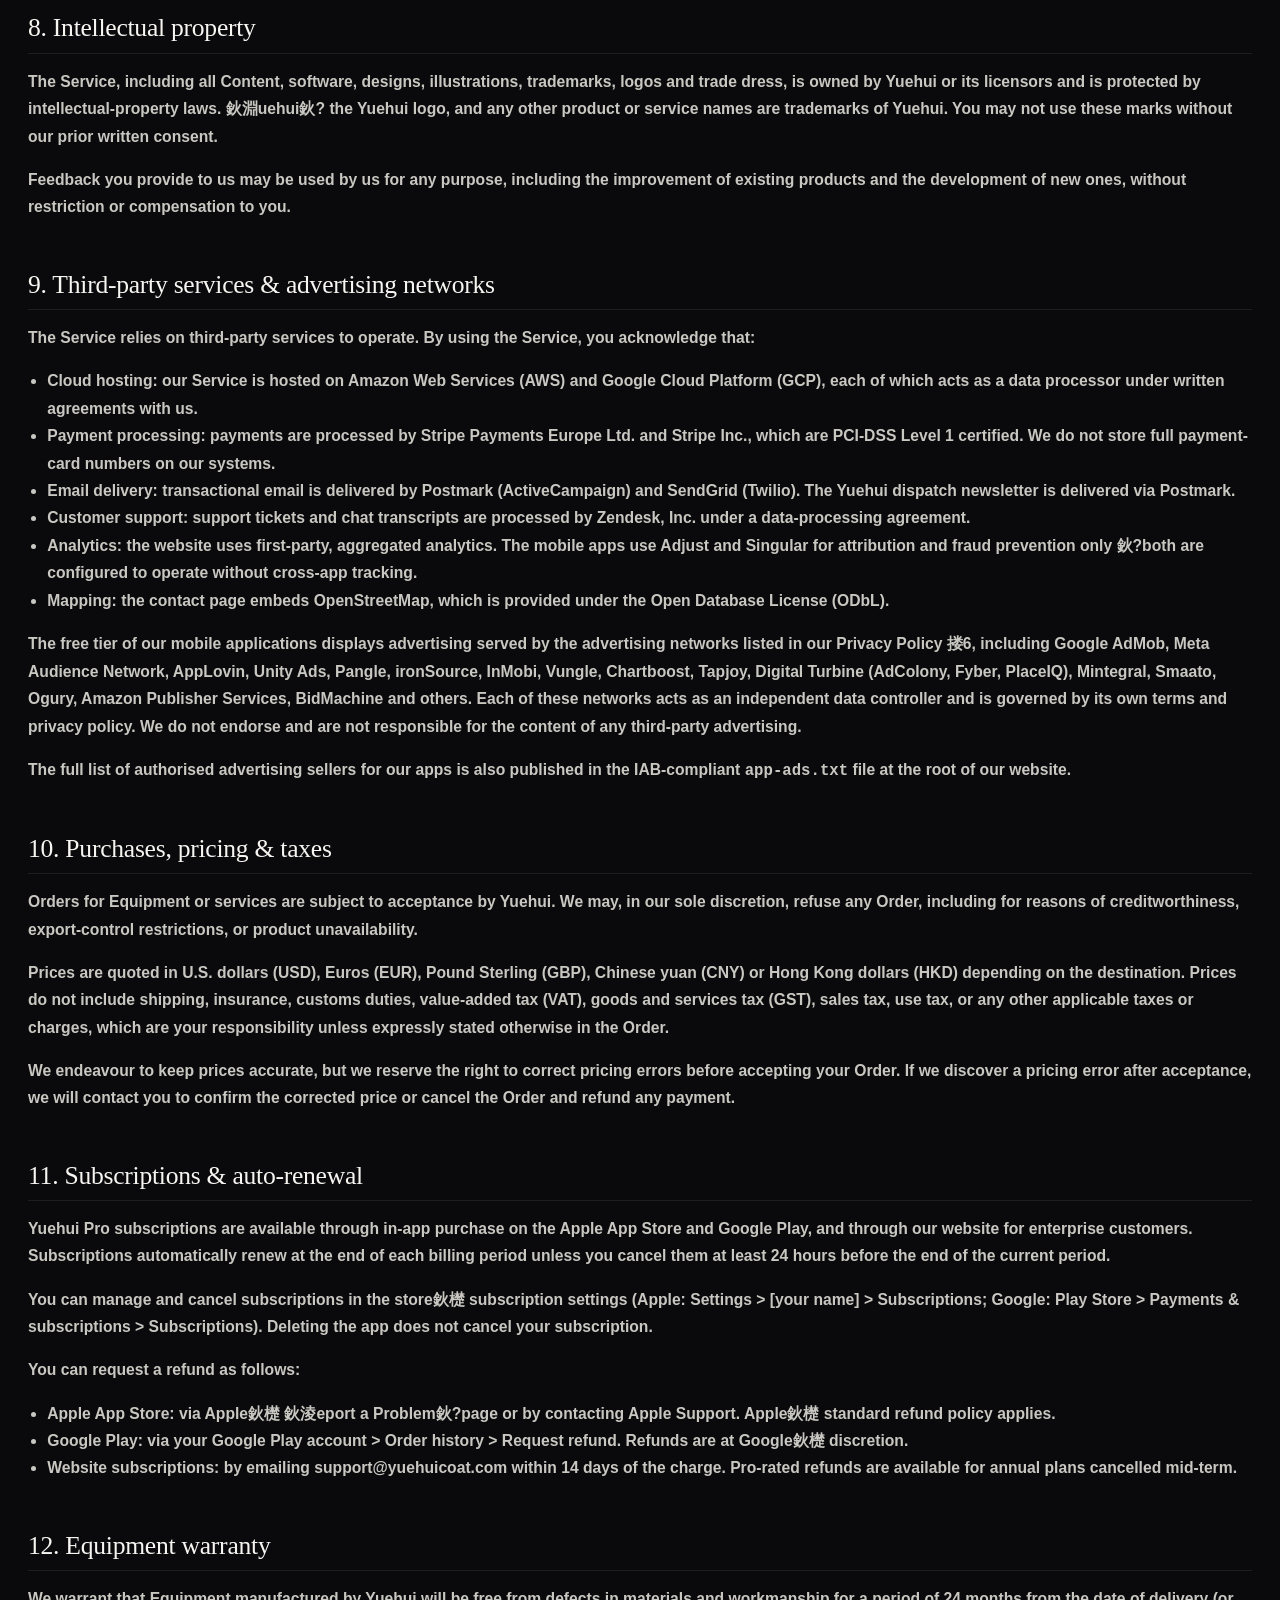
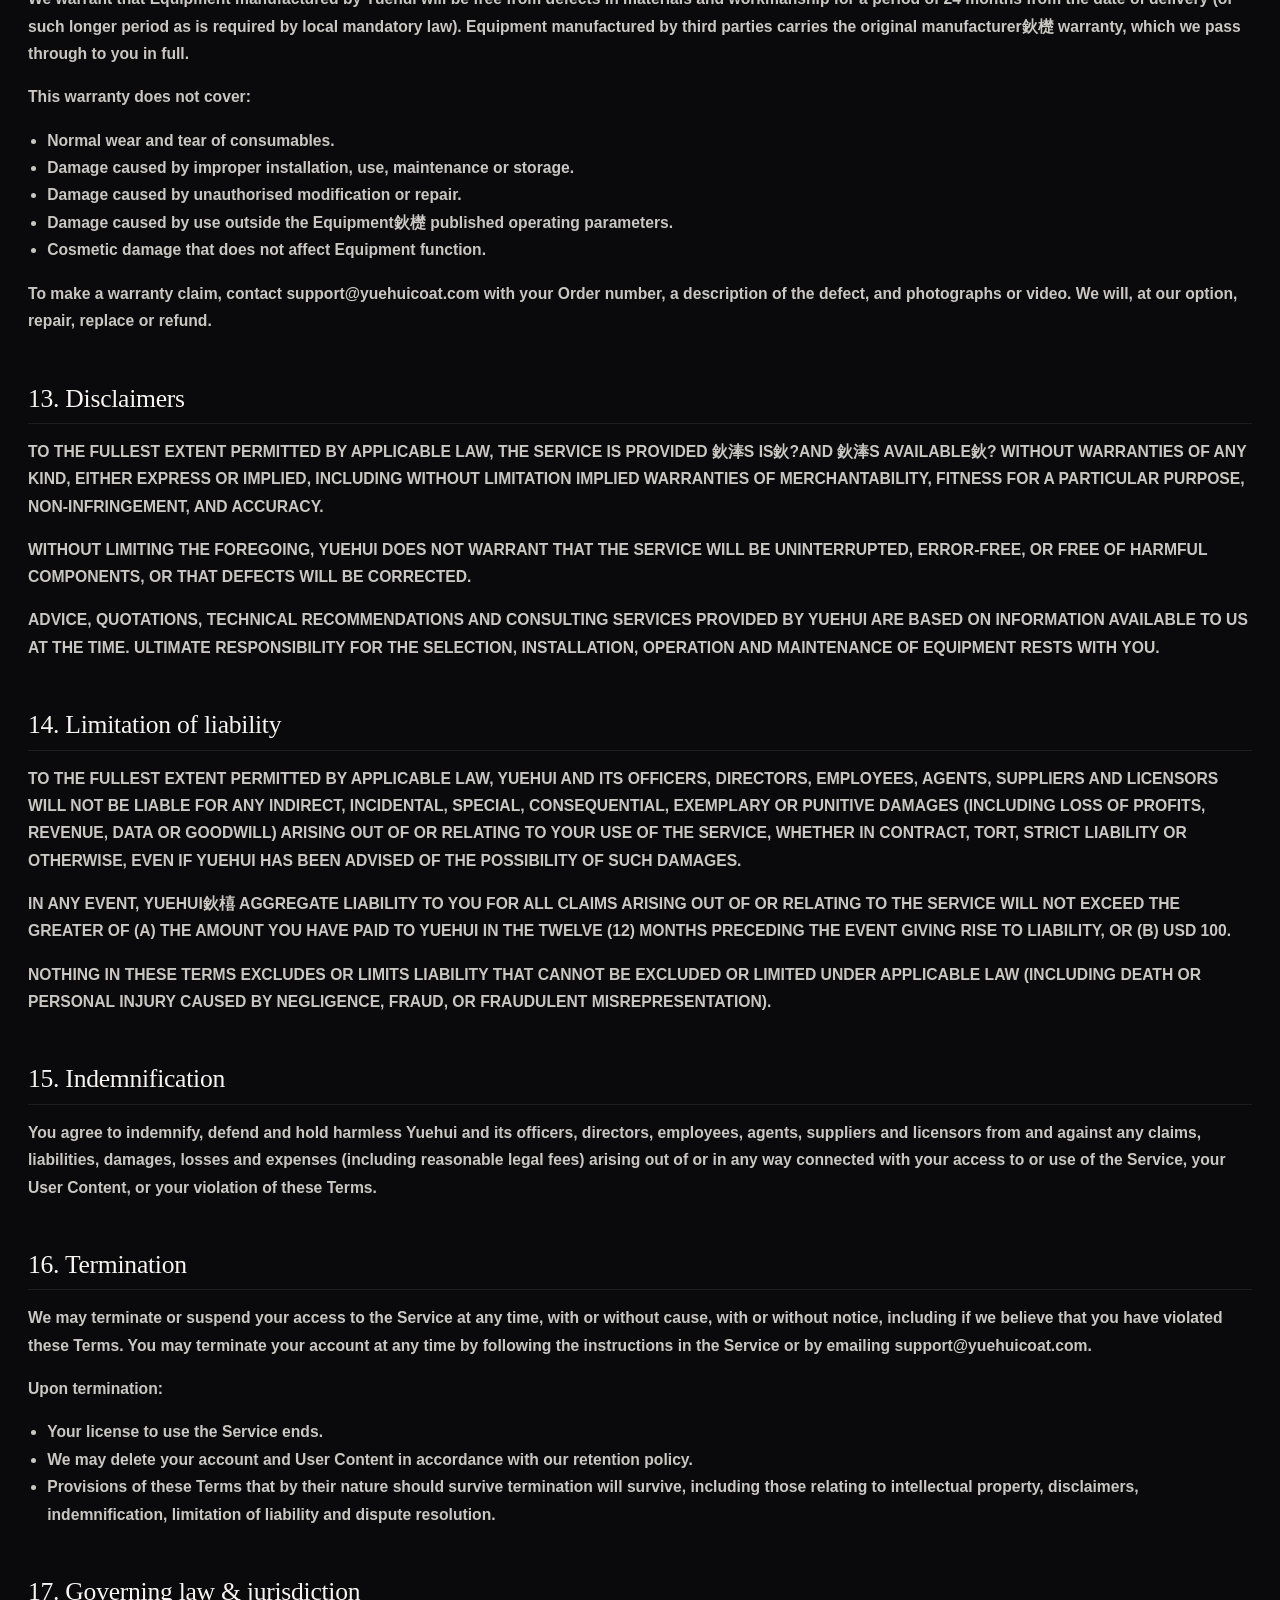
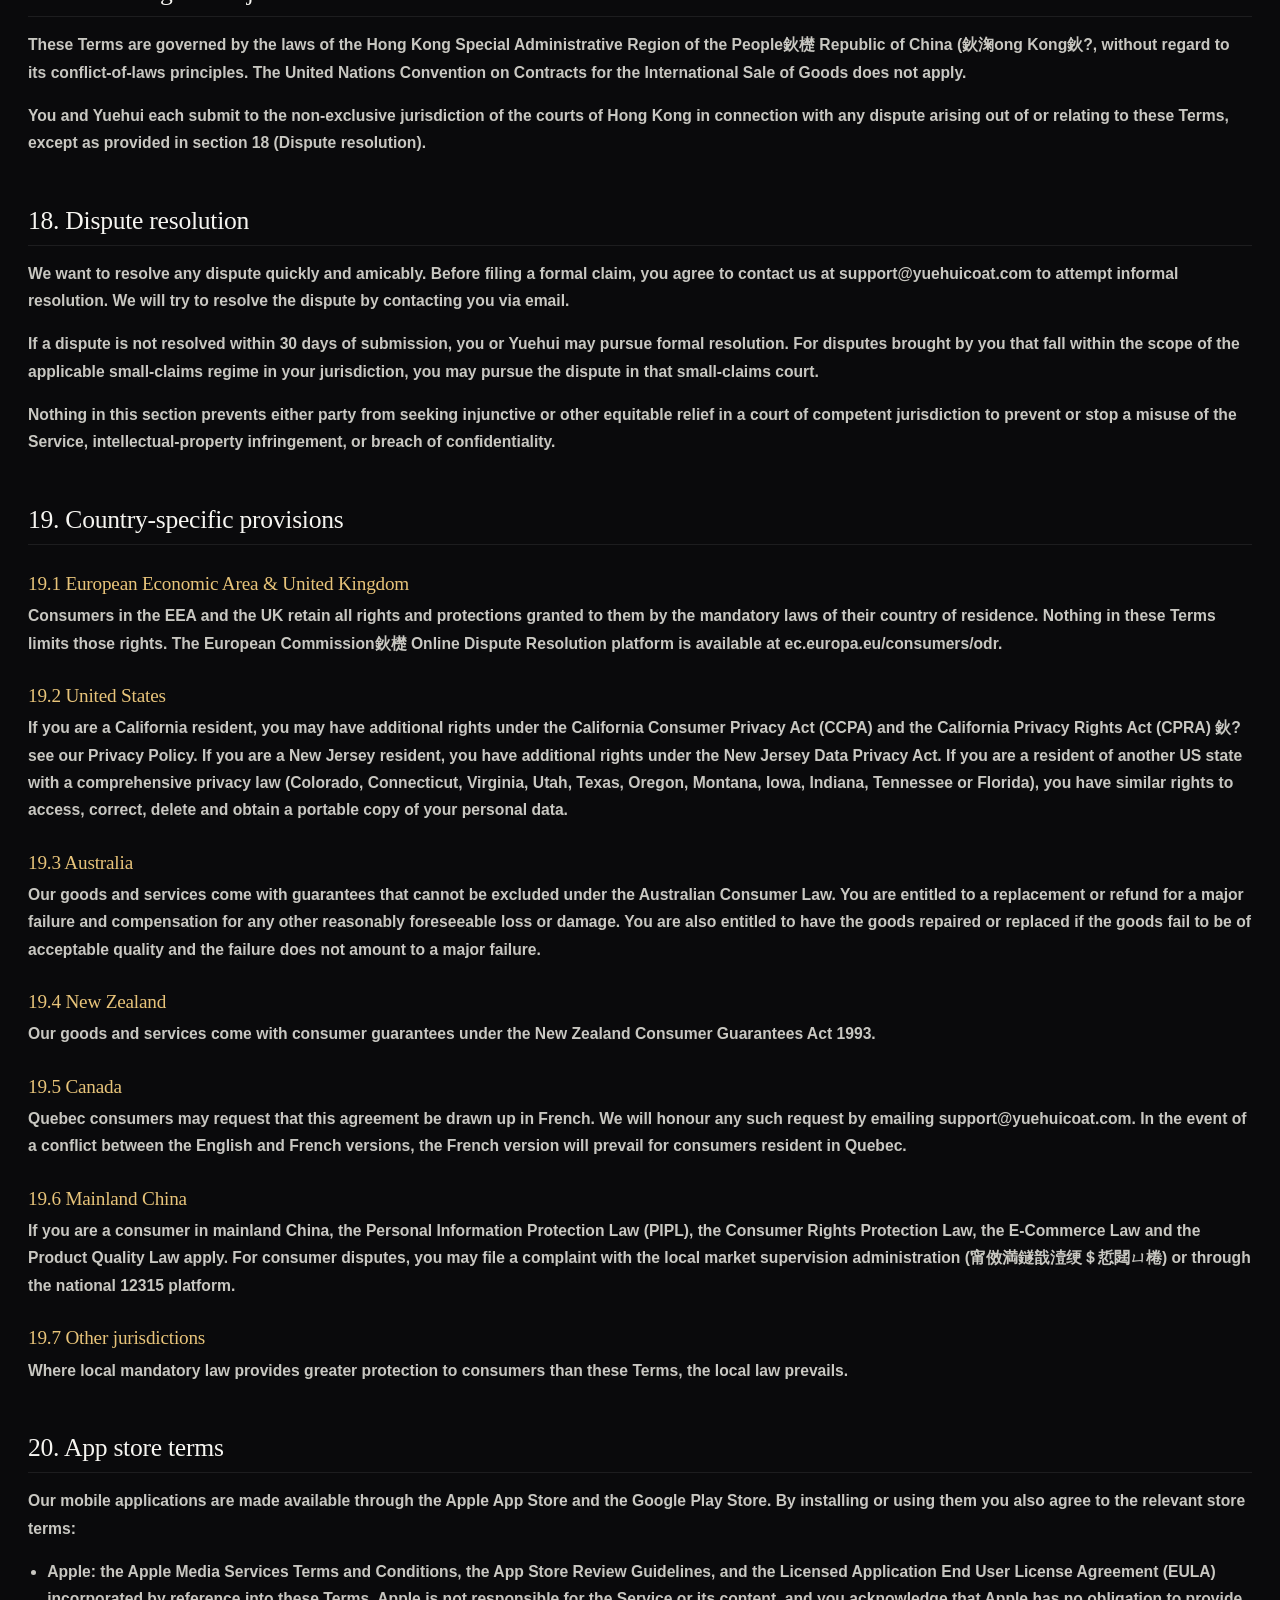
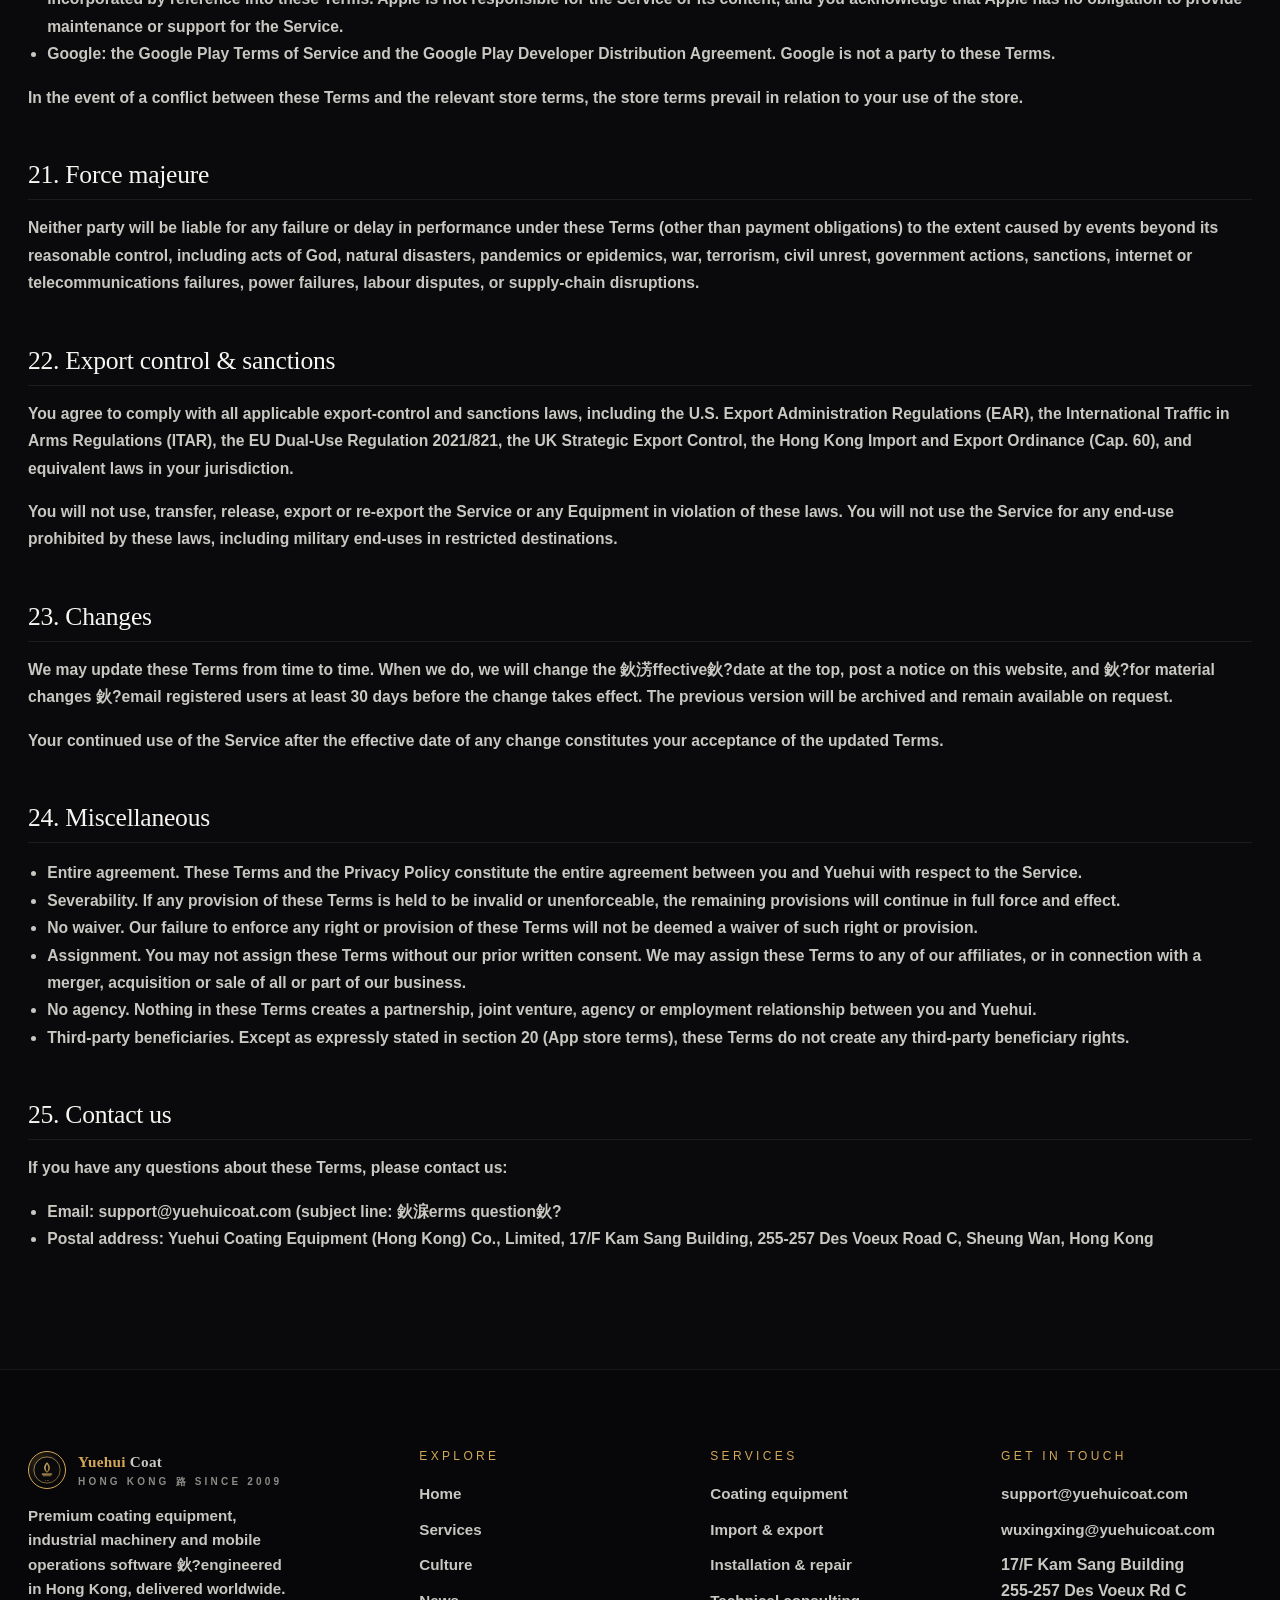
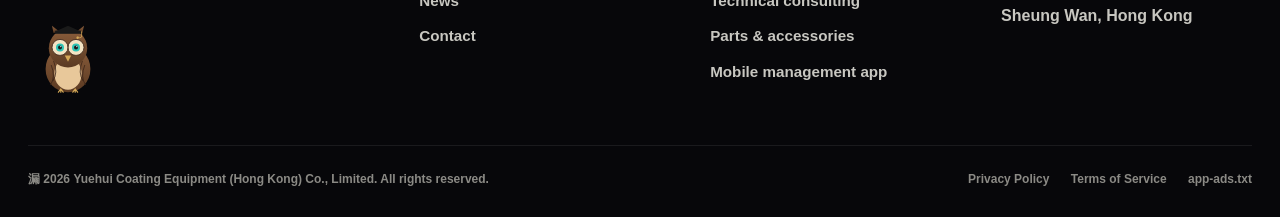
==== commit 70fd8419: "fix: add missing ../ in legal pages asset paths The legal pages were moved one directory deeper (leg" ====
--- a/legal/terms/index.html
+++ b/legal/terms/index.html
@@ -1,24 +1,24 @@
-<!doctype html>
+﻿<!doctype html>
 <html lang="en">
 <head>
   <meta charset="utf-8">
   <meta name="viewport" content="width=device-width, initial-scale=1, viewport-fit=cover">
-  <title>Terms of Service — Yuehui Coating Equipment (Hong Kong) Co., Limited</title>
+  <title>Terms of Service 鈥?Yuehui Coating Equipment (Hong Kong) Co., Limited</title>
   <meta name="description" content="The full Terms of Service for yuehuicoat.com, the Yuehui mobile applications and related services. Covers eligibility, license grants, restrictions, user content, intellectual property, third-party services (advertising networks, payment processors, cloud hosting), purchases, subscriptions, warranty, disclaimers, limitation of liability, indemnification, termination, governing law (Hong Kong), dispute resolution, country-specific provisions, app store terms and how to contact us.">
   <meta name="robots" content="index, follow, max-snippet:-1, max-image-preview:large">
   <meta name="theme-color" content="#0a0a0c">
   <link rel="canonical" href="https://yuehuicoat.com/legal/terms/">
-  <link rel="icon" type="image/svg+xml" href="../images/favicon.svg">
-  <link rel="apple-touch-icon" href="../images/favicon.svg">
+  <link rel="icon" type="image/svg+xml" href="../../images/favicon.svg">
+  <link rel="apple-touch-icon" href="../../images/favicon.svg">
   <meta property="og:type" content="article">
-  <meta property="og:title" content="Terms of Service — Yuehui Coating Equipment">
+  <meta property="og:title" content="Terms of Service 鈥?Yuehui Coating Equipment">
   <meta property="og:description" content="The rules that govern your use of the Yuehui Service.">
   <meta property="og:url" content="https://yuehuicoat.com/legal/terms/">
   <meta name="twitter:card" content="summary">
   <link rel="preconnect" href="https://fonts.googleapis.com">
   <link rel="preconnect" href="https://fonts.gstatic.com" crossorigin>
   <link href="https://fonts.googleapis.com/css2?family=Cormorant+Garamond:ital,wght@0,400;0,500;0,600;1,400;1,500&family=Inter:wght@300;400;500;600;700&display=swap" rel="stylesheet">
-  <link rel="stylesheet" href="../css/styles.css">
+  <link rel="stylesheet" href="../../css/styles.css">
   <script type="application/ld+json">
   {
     "@context": "https://schema.org",
@@ -32,13 +32,13 @@
   </script>
 </head>
 <body>
-  <div class="boot" aria-hidden="true"><div class="ring"></div><span>Yuehui Coat · Loading</span></div>
+  <div class="boot" aria-hidden="true"><div class="ring"></div><span>Yuehui Coat 路 Loading</span></div>
 
   <header class="site-header" role="banner">
     <div class="container nav">
-      <a class="brand" href="../" aria-label="Yuehui Coating Equipment — Home">
-        <span class="brand-mark"><img src="../images/logo.svg" alt="" width="28" height="28"></span>
-        <span class="brand-name"><strong>Yuehui</strong> Coat<span>Hong Kong · Since 2009</span></span>
+      <a class="brand" href="../" aria-label="Yuehui Coating Equipment 鈥?Home">
+        <span class="brand-mark"><img src="../../images/logo.svg" alt="" width="28" height="28"></span>
+        <span class="brand-name"><strong>Yuehui</strong> Coat<span>Hong Kong 路 Since 2009</span></span>
       </a>
       <nav aria-label="Primary">
         <ul class="nav-links">
@@ -50,7 +50,7 @@
         </ul>
       </nav>
       <div class="nav-cta">
-        <span class="lang-pill">EN · USD</span>
+        <span class="lang-pill">EN 路 USD</span>
         <a class="btn btn-primary" href="../contact/">Get a Quote<svg class="arrow" width="14" height="14" viewBox="0 0 24 24" fill="none" stroke="currentColor" stroke-width="2" stroke-linecap="round" stroke-linejoin="round" aria-hidden="true"><path d="M5 12h14M13 5l7 7-7 7"/></svg></a>
         <button class="menu-toggle" aria-label="Toggle menu" aria-expanded="false"><span></span></button>
       </div>
@@ -60,9 +60,9 @@
   <main id="main" class="legal-shell">
     <div class="container">
       <div data-reveal>
-        <span class="eyebrow">Legal · Terms</span>
+        <span class="eyebrow">Legal 路 Terms</span>
         <h1>Terms of Service</h1>
-        <p class="lead">A complete, plain-English description of the rules that govern your use of the Yuehui website, mobile applications and related services — including the advertising networks and third-party services that help us deliver them.</p>
+        <p class="lead">A complete, plain-English description of the rules that govern your use of the Yuehui website, mobile applications and related services 鈥?including the advertising networks and third-party services that help us deliver them.</p>
         <div class="meta">
           <span>Effective: 1 September 2026</span>
           <span>Version 3.2</span>
@@ -103,18 +103,18 @@
 
       <section>
         <h2 id="acceptance">1. Acceptance</h2>
-        <p>These Terms of Service (the “Terms”) form a binding agreement between you and <strong>Yuehui Coating Equipment (Hong Kong) Co., Limited</strong> (“Yuehui”, “we”, “us”, “our”). By accessing or using the Service — including the website located at <strong>yuehuicoat.com</strong> and any mobile application published by us — you agree to be bound by these Terms and by our <a href="../privacy/">Privacy Policy</a>.</p>
-        <p>If you do not agree, do not use the Service. If you accept these Terms on behalf of a company or other legal entity, you represent that you have the authority to bind that entity, in which case “you” refers to that entity.</p>
+        <p>These Terms of Service (the 鈥淭erms鈥? form a binding agreement between you and <strong>Yuehui Coating Equipment (Hong Kong) Co., Limited</strong> (鈥淵uehui鈥? 鈥渨e鈥? 鈥渦s鈥? 鈥渙ur鈥?. By accessing or using the Service 鈥?including the website located at <strong>yuehuicoat.com</strong> and any mobile application published by us 鈥?you agree to be bound by these Terms and by our <a href="../privacy/">Privacy Policy</a>.</p>
+        <p>If you do not agree, do not use the Service. If you accept these Terms on behalf of a company or other legal entity, you represent that you have the authority to bind that entity, in which case 鈥測ou鈥?refers to that entity.</p>
       </section>
 
       <section>
         <h2 id="definitions">2. Definitions</h2>
         <ul>
-          <li><strong>“Service”</strong> means the Yuehui website, mobile applications, customer portals, APIs and any related services we provide.</li>
-          <li><strong>“Content”</strong> means text, images, video, audio, software, data and other material made available through the Service.</li>
-          <li><strong>“User Content”</strong> means any Content that you submit, upload or transmit through the Service.</li>
-          <li><strong>“Equipment”</strong> means any physical goods supplied by Yuehui, including coating systems, parts, accessories and consumables.</li>
-          <li><strong>“Order”</strong> means a request by you to purchase Equipment or services from us.</li>
+          <li><strong>鈥淪ervice鈥?/strong> means the Yuehui website, mobile applications, customer portals, APIs and any related services we provide.</li>
+          <li><strong>鈥淐ontent鈥?/strong> means text, images, video, audio, software, data and other material made available through the Service.</li>
+          <li><strong>鈥淯ser Content鈥?/strong> means any Content that you submit, upload or transmit through the Service.</li>
+          <li><strong>鈥淓quipment鈥?/strong> means any physical goods supplied by Yuehui, including coating systems, parts, accessories and consumables.</li>
+          <li><strong>鈥淥rder鈥?/strong> means a request by you to purchase Equipment or services from us.</li>
         </ul>
       </section>
 
@@ -123,7 +123,7 @@
         <p>You must be at least <strong>16 years old</strong> (or the age of digital consent in your jurisdiction, if higher) to use the Service. If you are entering into these Terms on behalf of a company, that company must be duly organised and validly existing in your jurisdiction.</p>
         <p>You may not use the Service if you are:</p>
         <ul>
-          <li>located in a country that is the subject of comprehensive sanctions administered by the United Nations, the United States (OFAC), the European Union, the United Kingdom (OFSI), Hong Kong, or the People’s Republic of China;</li>
+          <li>located in a country that is the subject of comprehensive sanctions administered by the United Nations, the United States (OFAC), the European Union, the United Kingdom (OFSI), Hong Kong, or the People鈥檚 Republic of China;</li>
           <li>listed on any restricted-party list (including the US Denied Persons List, Entity List or SDN List, the EU Consolidated List, the UK Consolidated List, or any equivalent list);</li>
           <li>barred from using the Service under any applicable law.</li>
         </ul>
@@ -144,7 +144,7 @@
 
       <section>
         <h2 id="license">5. License grant</h2>
-        <p>Subject to your compliance with these Terms, we grant you a limited, non-exclusive, non-transferable, revocable license to access and use the Service for your internal business purposes. The free tier of the Yuehui mobile app is supported by advertising; the paid tier (“Yuehui Pro”) is ad-free and includes additional features.</p>
+        <p>Subject to your compliance with these Terms, we grant you a limited, non-exclusive, non-transferable, revocable license to access and use the Service for your internal business purposes. The free tier of the Yuehui mobile app is supported by advertising; the paid tier (鈥淵uehui Pro鈥? is ad-free and includes additional features.</p>
         <p>You may not sublicense, resell, lease, time-share or otherwise commercially exploit the Service except as expressly permitted by these Terms.</p>
       </section>
 
@@ -172,7 +172,7 @@
         <p>You represent and warrant that:</p>
         <ul>
           <li>You own or have the necessary rights to submit the User Content.</li>
-          <li>The User Content does not infringe any third party’s intellectual property, privacy or publicity rights.</li>
+          <li>The User Content does not infringe any third party鈥檚 intellectual property, privacy or publicity rights.</li>
           <li>The User Content does not contain unlawful, defamatory, obscene or otherwise objectionable material.</li>
           <li>The User Content does not contain malware or other harmful code.</li>
         </ul>
@@ -181,7 +181,7 @@
 
       <section>
         <h2 id="ip">8. Intellectual property</h2>
-        <p>The Service, including all Content, software, designs, illustrations, trademarks, logos and trade dress, is owned by Yuehui or its licensors and is protected by intellectual-property laws. “Yuehui”, the Yuehui logo, and any other product or service names are trademarks of Yuehui. You may not use these marks without our prior written consent.</p>
+        <p>The Service, including all Content, software, designs, illustrations, trademarks, logos and trade dress, is owned by Yuehui or its licensors and is protected by intellectual-property laws. 鈥淵uehui鈥? the Yuehui logo, and any other product or service names are trademarks of Yuehui. You may not use these marks without our prior written consent.</p>
         <p>Feedback you provide to us may be used by us for any purpose, including the improvement of existing products and the development of new ones, without restriction or compensation to you.</p>
       </section>
 
@@ -193,10 +193,10 @@
           <li><strong>Payment processing:</strong> payments are processed by Stripe Payments Europe Ltd. and Stripe Inc., which are PCI-DSS Level 1 certified. We do not store full payment-card numbers on our systems.</li>
           <li><strong>Email delivery:</strong> transactional email is delivered by Postmark (ActiveCampaign) and SendGrid (Twilio). The Yuehui dispatch newsletter is delivered via Postmark.</li>
           <li><strong>Customer support:</strong> support tickets and chat transcripts are processed by Zendesk, Inc. under a data-processing agreement.</li>
-          <li><strong>Analytics:</strong> the website uses first-party, aggregated analytics. The mobile apps use Adjust and Singular for attribution and fraud prevention only — both are configured to operate without cross-app tracking.</li>
+          <li><strong>Analytics:</strong> the website uses first-party, aggregated analytics. The mobile apps use Adjust and Singular for attribution and fraud prevention only 鈥?both are configured to operate without cross-app tracking.</li>
           <li><strong>Mapping:</strong> the contact page embeds OpenStreetMap, which is provided under the Open Database License (ODbL).</li>
         </ul>
-        <p>The free tier of our mobile applications displays advertising served by the advertising networks listed in our <a href="../privacy/#ads">Privacy Policy §6</a>, including Google AdMob, Meta Audience Network, AppLovin, Unity Ads, Pangle, ironSource, InMobi, Vungle, Chartboost, Tapjoy, Digital Turbine (AdColony, Fyber, PlaceIQ), Mintegral, Smaato, Ogury, Amazon Publisher Services, BidMachine and others. Each of these networks acts as an independent data controller and is governed by its own terms and privacy policy. We do not endorse and are not responsible for the content of any third-party advertising.</p>
+        <p>The free tier of our mobile applications displays advertising served by the advertising networks listed in our <a href="../privacy/#ads">Privacy Policy 搂6</a>, including Google AdMob, Meta Audience Network, AppLovin, Unity Ads, Pangle, ironSource, InMobi, Vungle, Chartboost, Tapjoy, Digital Turbine (AdColony, Fyber, PlaceIQ), Mintegral, Smaato, Ogury, Amazon Publisher Services, BidMachine and others. Each of these networks acts as an independent data controller and is governed by its own terms and privacy policy. We do not endorse and are not responsible for the content of any third-party advertising.</p>
         <p>The full list of authorised advertising sellers for our apps is also published in the IAB-compliant <code>app-ads.txt</code> file at the root of our website.</p>
       </section>
 
@@ -210,24 +210,24 @@
       <section>
         <h2 id="subscriptions">11. Subscriptions &amp; auto-renewal</h2>
         <p>Yuehui Pro subscriptions are available through in-app purchase on the Apple App Store and Google Play, and through our website for enterprise customers. Subscriptions automatically renew at the end of each billing period unless you cancel them at least 24 hours before the end of the current period.</p>
-        <p>You can manage and cancel subscriptions in the store’s subscription settings (Apple: Settings &gt; [your name] &gt; Subscriptions; Google: Play Store &gt; Payments &amp; subscriptions &gt; Subscriptions). Deleting the app does not cancel your subscription.</p>
+        <p>You can manage and cancel subscriptions in the store鈥檚 subscription settings (Apple: Settings &gt; [your name] &gt; Subscriptions; Google: Play Store &gt; Payments &amp; subscriptions &gt; Subscriptions). Deleting the app does not cancel your subscription.</p>
         <p>You can request a refund as follows:</p>
         <ul>
-          <li><strong>Apple App Store:</strong> via Apple’s “Report a Problem” page or by contacting Apple Support. Apple’s standard refund policy applies.</li>
-          <li><strong>Google Play:</strong> via your Google Play account &gt; Order history &gt; Request refund. Refunds are at Google’s discretion.</li>
+          <li><strong>Apple App Store:</strong> via Apple鈥檚 鈥淩eport a Problem鈥?page or by contacting Apple Support. Apple鈥檚 standard refund policy applies.</li>
+          <li><strong>Google Play:</strong> via your Google Play account &gt; Order history &gt; Request refund. Refunds are at Google鈥檚 discretion.</li>
           <li><strong>Website subscriptions:</strong> by emailing <a href="mailto:support@yuehuicoat.com">support@yuehuicoat.com</a> within 14 days of the charge. Pro-rated refunds are available for annual plans cancelled mid-term.</li>
         </ul>
       </section>
 
       <section>
         <h2 id="warranty">12. Equipment warranty</h2>
-        <p>We warrant that Equipment manufactured by Yuehui will be free from defects in materials and workmanship for a period of <strong>24 months</strong> from the date of delivery (or such longer period as is required by local mandatory law). Equipment manufactured by third parties carries the original manufacturer’s warranty, which we pass through to you in full.</p>
+        <p>We warrant that Equipment manufactured by Yuehui will be free from defects in materials and workmanship for a period of <strong>24 months</strong> from the date of delivery (or such longer period as is required by local mandatory law). Equipment manufactured by third parties carries the original manufacturer鈥檚 warranty, which we pass through to you in full.</p>
         <p>This warranty does not cover:</p>
         <ul>
           <li>Normal wear and tear of consumables.</li>
           <li>Damage caused by improper installation, use, maintenance or storage.</li>
           <li>Damage caused by unauthorised modification or repair.</li>
-          <li>Damage caused by use outside the Equipment’s published operating parameters.</li>
+          <li>Damage caused by use outside the Equipment鈥檚 published operating parameters.</li>
           <li>Cosmetic damage that does not affect Equipment function.</li>
         </ul>
         <p>To make a warranty claim, contact <a href="mailto:support@yuehuicoat.com">support@yuehuicoat.com</a> with your Order number, a description of the defect, and photographs or video. We will, at our option, repair, replace or refund.</p>
@@ -235,7 +235,7 @@
 
       <section>
         <h2 id="disclaimers">13. Disclaimers</h2>
-        <p>TO THE FULLEST EXTENT PERMITTED BY APPLICABLE LAW, THE SERVICE IS PROVIDED “AS IS” AND “AS AVAILABLE”, WITHOUT WARRANTIES OF ANY KIND, EITHER EXPRESS OR IMPLIED, INCLUDING WITHOUT LIMITATION IMPLIED WARRANTIES OF MERCHANTABILITY, FITNESS FOR A PARTICULAR PURPOSE, NON-INFRINGEMENT, AND ACCURACY.</p>
+        <p>TO THE FULLEST EXTENT PERMITTED BY APPLICABLE LAW, THE SERVICE IS PROVIDED 鈥淎S IS鈥?AND 鈥淎S AVAILABLE鈥? WITHOUT WARRANTIES OF ANY KIND, EITHER EXPRESS OR IMPLIED, INCLUDING WITHOUT LIMITATION IMPLIED WARRANTIES OF MERCHANTABILITY, FITNESS FOR A PARTICULAR PURPOSE, NON-INFRINGEMENT, AND ACCURACY.</p>
         <p>WITHOUT LIMITING THE FOREGOING, YUEHUI DOES NOT WARRANT THAT THE SERVICE WILL BE UNINTERRUPTED, ERROR-FREE, OR FREE OF HARMFUL COMPONENTS, OR THAT DEFECTS WILL BE CORRECTED.</p>
         <p>ADVICE, QUOTATIONS, TECHNICAL RECOMMENDATIONS AND CONSULTING SERVICES PROVIDED BY YUEHUI ARE BASED ON INFORMATION AVAILABLE TO US AT THE TIME. ULTIMATE RESPONSIBILITY FOR THE SELECTION, INSTALLATION, OPERATION AND MAINTENANCE OF EQUIPMENT RESTS WITH YOU.</p>
       </section>
@@ -243,7 +243,7 @@
       <section>
         <h2 id="liability">14. Limitation of liability</h2>
         <p>TO THE FULLEST EXTENT PERMITTED BY APPLICABLE LAW, YUEHUI AND ITS OFFICERS, DIRECTORS, EMPLOYEES, AGENTS, SUPPLIERS AND LICENSORS WILL NOT BE LIABLE FOR ANY INDIRECT, INCIDENTAL, SPECIAL, CONSEQUENTIAL, EXEMPLARY OR PUNITIVE DAMAGES (INCLUDING LOSS OF PROFITS, REVENUE, DATA OR GOODWILL) ARISING OUT OF OR RELATING TO YOUR USE OF THE SERVICE, WHETHER IN CONTRACT, TORT, STRICT LIABILITY OR OTHERWISE, EVEN IF YUEHUI HAS BEEN ADVISED OF THE POSSIBILITY OF SUCH DAMAGES.</p>
-        <p>IN ANY EVENT, YUEHUI’S AGGREGATE LIABILITY TO YOU FOR ALL CLAIMS ARISING OUT OF OR RELATING TO THE SERVICE WILL NOT EXCEED THE GREATER OF (A) THE AMOUNT YOU HAVE PAID TO YUEHUI IN THE TWELVE (12) MONTHS PRECEDING THE EVENT GIVING RISE TO LIABILITY, OR (B) USD 100.</p>
+        <p>IN ANY EVENT, YUEHUI鈥橲 AGGREGATE LIABILITY TO YOU FOR ALL CLAIMS ARISING OUT OF OR RELATING TO THE SERVICE WILL NOT EXCEED THE GREATER OF (A) THE AMOUNT YOU HAVE PAID TO YUEHUI IN THE TWELVE (12) MONTHS PRECEDING THE EVENT GIVING RISE TO LIABILITY, OR (B) USD 100.</p>
         <p>NOTHING IN THESE TERMS EXCLUDES OR LIMITS LIABILITY THAT CANNOT BE EXCLUDED OR LIMITED UNDER APPLICABLE LAW (INCLUDING DEATH OR PERSONAL INJURY CAUSED BY NEGLIGENCE, FRAUD, OR FRAUDULENT MISREPRESENTATION).</p>
       </section>
 
@@ -265,7 +265,7 @@
 
       <section>
         <h2 id="law">17. Governing law &amp; jurisdiction</h2>
-        <p>These Terms are governed by the laws of the Hong Kong Special Administrative Region of the People’s Republic of China (“Hong Kong”), without regard to its conflict-of-laws principles. The United Nations Convention on Contracts for the International Sale of Goods does not apply.</p>
+        <p>These Terms are governed by the laws of the Hong Kong Special Administrative Region of the People鈥檚 Republic of China (鈥淗ong Kong鈥?, without regard to its conflict-of-laws principles. The United Nations Convention on Contracts for the International Sale of Goods does not apply.</p>
         <p>You and Yuehui each submit to the non-exclusive jurisdiction of the courts of Hong Kong in connection with any dispute arising out of or relating to these Terms, except as provided in <a href="#disputes">section 18</a> (Dispute resolution).</p>
       </section>
 
@@ -280,10 +280,10 @@
         <h2 id="regional">19. Country-specific provisions</h2>
 
         <h3>19.1 European Economic Area &amp; United Kingdom</h3>
-        <p>Consumers in the EEA and the UK retain all rights and protections granted to them by the mandatory laws of their country of residence. Nothing in these Terms limits those rights. The European Commission’s Online Dispute Resolution platform is available at <a href="https://ec.europa.eu/consumers/odr/" rel="noopener noreferrer" target="_blank">ec.europa.eu/consumers/odr</a>.</p>
+        <p>Consumers in the EEA and the UK retain all rights and protections granted to them by the mandatory laws of their country of residence. Nothing in these Terms limits those rights. The European Commission鈥檚 Online Dispute Resolution platform is available at <a href="https://ec.europa.eu/consumers/odr/" rel="noopener noreferrer" target="_blank">ec.europa.eu/consumers/odr</a>.</p>
 
         <h3>19.2 United States</h3>
-        <p>If you are a California resident, you may have additional rights under the California Consumer Privacy Act (CCPA) and the California Privacy Rights Act (CPRA) — see our <a href="../privacy/">Privacy Policy</a>. If you are a New Jersey resident, you have additional rights under the New Jersey Data Privacy Act. If you are a resident of another US state with a comprehensive privacy law (Colorado, Connecticut, Virginia, Utah, Texas, Oregon, Montana, Iowa, Indiana, Tennessee or Florida), you have similar rights to access, correct, delete and obtain a portable copy of your personal data.</p>
+        <p>If you are a California resident, you may have additional rights under the California Consumer Privacy Act (CCPA) and the California Privacy Rights Act (CPRA) 鈥?see our <a href="../privacy/">Privacy Policy</a>. If you are a New Jersey resident, you have additional rights under the New Jersey Data Privacy Act. If you are a resident of another US state with a comprehensive privacy law (Colorado, Connecticut, Virginia, Utah, Texas, Oregon, Montana, Iowa, Indiana, Tennessee or Florida), you have similar rights to access, correct, delete and obtain a portable copy of your personal data.</p>
 
         <h3>19.3 Australia</h3>
         <p>Our goods and services come with guarantees that cannot be excluded under the Australian Consumer Law. You are entitled to a replacement or refund for a major failure and compensation for any other reasonably foreseeable loss or damage. You are also entitled to have the goods repaired or replaced if the goods fail to be of acceptable quality and the failure does not amount to a major failure.</p>
@@ -295,7 +295,7 @@
         <p>Quebec consumers may request that this agreement be drawn up in French. We will honour any such request by emailing <a href="mailto:support@yuehuicoat.com">support@yuehuicoat.com</a>. In the event of a conflict between the English and French versions, the French version will prevail for consumers resident in Quebec.</p>
 
         <h3>19.6 Mainland China</h3>
-        <p>If you are a consumer in mainland China, the Personal Information Protection Law (PIPL), the Consumer Rights Protection Law, the E-Commerce Law and the Product Quality Law apply. For consumer disputes, you may file a complaint with the local market supervision administration (市场监督管理部门) or through the national 12315 platform.</p>
+        <p>If you are a consumer in mainland China, the Personal Information Protection Law (PIPL), the Consumer Rights Protection Law, the E-Commerce Law and the Product Quality Law apply. For consumer disputes, you may file a complaint with the local market supervision administration (甯傚満鐩戠潱绠＄悊閮ㄩ棬) or through the national 12315 platform.</p>
 
         <h3>19.7 Other jurisdictions</h3>
         <p>Where local mandatory law provides greater protection to consumers than these Terms, the local law prevails.</p>
@@ -324,7 +324,7 @@
 
       <section>
         <h2 id="changes">23. Changes</h2>
-        <p>We may update these Terms from time to time. When we do, we will change the “Effective” date at the top, post a notice on this website, and — for material changes — email registered users at least 30 days before the change takes effect. The previous version will be archived and remain available on request.</p>
+        <p>We may update these Terms from time to time. When we do, we will change the 鈥淓ffective鈥?date at the top, post a notice on this website, and 鈥?for material changes 鈥?email registered users at least 30 days before the change takes effect. The previous version will be archived and remain available on request.</p>
         <p>Your continued use of the Service after the effective date of any change constitutes your acceptance of the updated Terms.</p>
       </section>
 
@@ -344,7 +344,7 @@
         <h2 id="contact">25. Contact us</h2>
         <p>If you have any questions about these Terms, please contact us:</p>
         <ul>
-          <li><strong>Email:</strong> <a href="mailto:support@yuehuicoat.com">support@yuehuicoat.com</a> (subject line: “Terms question”)</li>
+          <li><strong>Email:</strong> <a href="mailto:support@yuehuicoat.com">support@yuehuicoat.com</a> (subject line: 鈥淭erms question鈥?</li>
           <li><strong>Postal address:</strong> Yuehui Coating Equipment (Hong Kong) Co., Limited, 17/F Kam Sang Building, 255-257 Des Voeux Road C, Sheung Wan, Hong Kong</li>
         </ul>
       </section>
@@ -355,12 +355,12 @@
     <div class="container">
       <div class="footer-grid">
         <div class="footer-brand">
-          <a class="brand" href="../" aria-label="Yuehui Coating Equipment — Home">
-            <span class="brand-mark"><img src="../images/logo.svg" alt="" width="28" height="28"></span>
-            <span class="brand-name"><strong>Yuehui</strong> Coat<span>Hong Kong · Since 2009</span></span>
+          <a class="brand" href="../" aria-label="Yuehui Coating Equipment 鈥?Home">
+            <span class="brand-mark"><img src="../../images/logo.svg" alt="" width="28" height="28"></span>
+            <span class="brand-name"><strong>Yuehui</strong> Coat<span>Hong Kong 路 Since 2009</span></span>
           </a>
-          <p>Premium coating equipment, industrial machinery and mobile operations software — engineered in Hong Kong, delivered worldwide.</p>
-          <img class="footer-animal" src="../images/animals/owl.svg" alt="" width="80" height="80" aria-hidden="true">
+          <p>Premium coating equipment, industrial machinery and mobile operations software 鈥?engineered in Hong Kong, delivered worldwide.</p>
+          <img class="footer-animal" src="../../images/animals/owl.svg" alt="" width="80" height="80" aria-hidden="true">
         </div>
         <div>
           <h4>Explore</h4>
@@ -393,7 +393,7 @@
         </div>
       </div>
       <div class="footer-legal">
-        <span>© <span data-year>2026</span> Yuehui Coating Equipment (Hong Kong) Co., Limited. All rights reserved.</span>
+        <span>漏 <span data-year>2026</span> Yuehui Coating Equipment (Hong Kong) Co., Limited. All rights reserved.</span>
         <span>
           <a href="../privacy/">Privacy Policy</a>
           <a href="./">Terms of Service</a>
@@ -403,6 +403,6 @@
     </div>
   </footer>
 
-  <script src="../js/app.js" defer></script>
+  <script src="../../js/app.js" defer></script>
 </body>
 </html>
--- a/css/styles.css
+++ b/css/styles.css
@@ -0,0 +1,898 @@
+/* ============================================================
+   YUEHUI COATING EQUIPMENT — Global Design System
+   Cadillac-inspired, English-only, SEO-friendly, animated.
+   ============================================================ */
+
+/* ---- Design tokens ---- */
+:root {
+  --color-bg: #0a0a0c;
+  --color-bg-soft: #111114;
+  --color-bg-elev: #16161a;
+  --color-surface: #1c1c22;
+  --color-line: rgba(255, 255, 255, 0.08);
+  --color-line-strong: rgba(255, 255, 255, 0.18);
+  --color-text: #f6f5f1;
+  --color-text-soft: #c8c7c1;
+  --color-text-muted: #8b8a85;
+  --color-gold: #d4a857;
+  --color-gold-bright: #e8c47a;
+  --color-gold-deep: #a98134;
+  --color-accent: #2ec4b6;
+  --color-danger: #e85d6f;
+  --color-success: #7bd389;
+
+  --font-display: "Cormorant Garamond", "Playfair Display", "Times New Roman", serif;
+  --font-body: "Inter", "Manrope", -apple-system, BlinkMacSystemFont, "Segoe UI", Helvetica, Arial, sans-serif;
+  --font-mono: "JetBrains Mono", "SFMono-Regular", Consolas, monospace;
+
+  --shadow-sm: 0 2px 8px rgba(0, 0, 0, 0.18);
+  --shadow-md: 0 8px 28px rgba(0, 0, 0, 0.28);
+  --shadow-lg: 0 22px 60px rgba(0, 0, 0, 0.45);
+  --shadow-gold: 0 18px 50px rgba(212, 168, 87, 0.22);
+
+  --radius-sm: 4px;
+  --radius-md: 10px;
+  --radius-lg: 20px;
+  --radius-xl: 28px;
+
+  --ease-out: cubic-bezier(0.22, 0.61, 0.36, 1);
+  --ease-in-out: cubic-bezier(0.65, 0, 0.35, 1);
+
+  --container: 1280px;
+  --header-h: 76px;
+}
+
+/* ---- Reset & base ---- */
+*, *::before, *::after { box-sizing: border-box; }
+html { -webkit-text-size-adjust: 100%; scroll-behavior: smooth; }
+body {
+  margin: 0;
+  font-family: var(--font-body);
+  font-size: 16px;
+  line-height: 1.6;
+  color: var(--color-text);
+  background: var(--color-bg);
+  -webkit-font-smoothing: antialiased;
+  -moz-osx-font-smoothing: grayscale;
+  overflow-x: hidden;
+}
+img, svg, video { display: block; max-width: 100%; height: auto; }
+a { color: inherit; text-decoration: none; transition: color 0.3s var(--ease-out); }
+a:hover { color: var(--color-gold-bright); }
+button { font-family: inherit; cursor: pointer; border: 0; background: none; color: inherit; }
+ul, ol { padding-left: 1.2em; }
+::selection { background: var(--color-gold); color: #1a1a1a; }
+
+h1, h2, h3, h4 {
+  font-family: var(--font-display);
+  font-weight: 500;
+  letter-spacing: -0.01em;
+  line-height: 1.1;
+  margin: 0 0 0.4em;
+}
+h1 { font-size: clamp(2.4rem, 5vw + 1rem, 5.2rem); }
+h2 { font-size: clamp(2rem, 3.2vw + 0.6rem, 3.6rem); }
+h3 { font-size: clamp(1.4rem, 1.6vw + 0.6rem, 2rem); }
+p { margin: 0 0 1em; color: var(--color-text-soft); }
+
+/* ---- Layout helpers ---- */
+.container { max-width: var(--container); margin: 0 auto; padding: 0 28px; }
+.section { padding: 120px 0; position: relative; }
+.section-tight { padding: 80px 0; }
+.eyebrow {
+  display: inline-flex;
+  align-items: center;
+  gap: 12px;
+  font-size: 12px;
+  font-weight: 600;
+  letter-spacing: 0.32em;
+  text-transform: uppercase;
+  color: var(--color-gold);
+  margin-bottom: 18px;
+}
+.eyebrow::before {
+  content: "";
+  width: 28px;
+  height: 1px;
+  background: var(--color-gold);
+  display: inline-block;
+}
+.lead { font-size: 1.15rem; color: var(--color-text-soft); max-width: 64ch; }
+
+/* ---- Buttons ---- */
+.btn {
+  display: inline-flex;
+  align-items: center;
+  gap: 10px;
+  padding: 14px 28px;
+  font-size: 14px;
+  font-weight: 600;
+  letter-spacing: 0.08em;
+  text-transform: uppercase;
+  border-radius: 999px;
+  border: 1px solid transparent;
+  transition: all 0.4s var(--ease-out);
+  position: relative;
+  overflow: hidden;
+}
+.btn-primary {
+  background: var(--color-gold);
+  color: #1a1a1a;
+}
+.btn-primary:hover {
+  background: var(--color-gold-bright);
+  transform: translateY(-2px);
+  box-shadow: var(--shadow-gold);
+  color: #1a1a1a;
+}
+.btn-ghost {
+  background: transparent;
+  color: var(--color-text);
+  border-color: var(--color-line-strong);
+}
+.btn-ghost:hover { border-color: var(--color-gold); color: var(--color-gold-bright); }
+.btn .arrow { transition: transform 0.4s var(--ease-out); }
+.btn:hover .arrow { transform: translateX(4px); }
+
+/* ---- Header / Navigation ---- */
+.site-header {
+  position: fixed;
+  top: 0; left: 0; right: 0;
+  z-index: 80;
+  height: var(--header-h);
+  display: flex;
+  align-items: center;
+  background: rgba(10, 10, 12, 0.55);
+  backdrop-filter: blur(18px) saturate(140%);
+  -webkit-backdrop-filter: blur(18px) saturate(140%);
+  border-bottom: 1px solid transparent;
+  transition: background 0.4s var(--ease-out), border-color 0.4s var(--ease-out), height 0.4s var(--ease-out);
+}
+.site-header.is-scrolled {
+  background: rgba(10, 10, 12, 0.85);
+  border-bottom-color: var(--color-line);
+  height: 64px;
+}
+.nav {
+  width: 100%;
+  display: flex;
+  align-items: center;
+  justify-content: space-between;
+  gap: 32px;
+}
+.brand {
+  display: flex;
+  align-items: center;
+  gap: 12px;
+  font-family: var(--font-display);
+  font-size: 1.35rem;
+  letter-spacing: 0.02em;
+  white-space: nowrap;
+}
+.brand-mark {
+  width: 38px;
+  height: 38px;
+  display: inline-flex;
+  align-items: center;
+  justify-content: center;
+  border: 1px solid var(--color-gold);
+  border-radius: 50%;
+  color: var(--color-gold);
+  background: radial-gradient(circle at 30% 30%, rgba(212,168,87,0.18), transparent 60%);
+  flex: 0 0 auto;
+}
+.brand-name strong { color: var(--color-gold); font-weight: 600; }
+.brand-name span { display: block; font-size: 10px; letter-spacing: 0.32em; color: var(--color-text-muted); text-transform: uppercase; font-family: var(--font-body); }
+
+.nav-links {
+  display: flex;
+  align-items: center;
+  gap: 28px;
+  list-style: none;
+  margin: 0;
+  padding: 0;
+}
+.nav-links a {
+  position: relative;
+  padding: 6px 0;
+  font-size: 14px;
+  font-weight: 500;
+  letter-spacing: 0.04em;
+  color: var(--color-text-soft);
+}
+.nav-links a::after {
+  content: "";
+  position: absolute;
+  left: 0; right: 0; bottom: -2px;
+  height: 1px;
+  background: var(--color-gold);
+  transform: scaleX(0);
+  transform-origin: left;
+  transition: transform 0.4s var(--ease-out);
+}
+.nav-links a:hover, .nav-links a.is-active { color: var(--color-text); }
+.nav-links a:hover::after, .nav-links a.is-active::after { transform: scaleX(1); }
+
+.nav-cta { display: flex; align-items: center; gap: 16px; }
+.lang-pill {
+  display: inline-flex;
+  align-items: center;
+  gap: 6px;
+  padding: 6px 12px;
+  border: 1px solid var(--color-line-strong);
+  border-radius: 999px;
+  font-size: 12px;
+  letter-spacing: 0.12em;
+  color: var(--color-text-soft);
+}
+.lang-pill::before { content: ""; width: 6px; height: 6px; border-radius: 50%; background: var(--color-gold); display: inline-block; }
+
+.menu-toggle {
+  display: none;
+  width: 44px; height: 44px;
+  border-radius: 50%;
+  border: 1px solid var(--color-line-strong);
+  align-items: center;
+  justify-content: center;
+}
+.menu-toggle span,
+.menu-toggle span::before,
+.menu-toggle span::after {
+  content: "";
+  display: block;
+  width: 18px; height: 1.5px;
+  background: var(--color-text);
+  transition: transform 0.3s var(--ease-out), opacity 0.3s;
+  position: relative;
+}
+.menu-toggle span::before { position: absolute; top: -6px; }
+.menu-toggle span::after  { position: absolute; top:  6px; }
+.menu-toggle.is-open span { background: transparent; }
+.menu-toggle.is-open span::before { transform: translateY(6px) rotate(45deg); }
+.menu-toggle.is-open span::after  { transform: translateY(-6px) rotate(-45deg); }
+
+@media (max-width: 960px) {
+  .nav-links {
+    position: fixed;
+    inset: var(--header-h) 0 auto 0;
+    flex-direction: column;
+    align-items: flex-start;
+    padding: 24px 28px 40px;
+    background: rgba(10,10,12,0.97);
+    border-bottom: 1px solid var(--color-line);
+    transform: translateY(-12px);
+    opacity: 0;
+    pointer-events: none;
+    transition: opacity 0.3s var(--ease-out), transform 0.3s var(--ease-out);
+  }
+  .nav-links.is-open {
+    opacity: 1; transform: translateY(0); pointer-events: auto;
+  }
+  .nav-cta .btn { display: none; }
+  .menu-toggle { display: inline-flex; }
+}
+
+/* ---- Hero ---- */
+.hero {
+  position: relative;
+  min-height: 100vh;
+  display: flex;
+  align-items: center;
+  padding-top: var(--header-h);
+  background: linear-gradient(180deg, #07070a 0%, #0a0a0c 100%);
+  overflow: hidden;
+}
+.hero::before {
+  content: "";
+  position: absolute; inset: 0;
+  background:
+    radial-gradient(60% 50% at 80% 20%, rgba(212, 168, 87, 0.18), transparent 70%),
+    radial-gradient(40% 40% at 10% 80%, rgba(46, 196, 182, 0.10), transparent 70%);
+  pointer-events: none;
+}
+.hero-grid {
+  position: relative;
+  display: grid;
+  grid-template-columns: 1.05fr 0.95fr;
+  gap: 60px;
+  align-items: center;
+  width: 100%;
+}
+.hero-copy h1 .accent { color: var(--color-gold); font-style: italic; }
+.hero-copy p.lead { margin: 24px 0 36px; }
+.hero-cta { display: flex; gap: 16px; flex-wrap: wrap; }
+.hero-meta {
+  display: flex; gap: 36px; margin-top: 56px;
+  border-top: 1px solid var(--color-line); padding-top: 28px;
+}
+.hero-meta div span {
+  display: block; font-size: 12px; letter-spacing: 0.28em;
+  color: var(--color-text-muted); text-transform: uppercase; margin-bottom: 6px;
+}
+.hero-meta div strong {
+  font-family: var(--font-display);
+  font-size: 1.6rem; color: var(--color-text);
+}
+.hero-visual {
+  position: relative;
+  aspect-ratio: 4/5;
+  border-radius: var(--radius-lg);
+  overflow: hidden;
+  box-shadow: var(--shadow-lg);
+  background: #0e0e12;
+}
+.hero-visual img, .hero-visual svg { width: 100%; height: 100%; object-fit: cover; }
+.hero-visual::after {
+  content: "";
+  position: absolute; inset: 0;
+  background: linear-gradient(180deg, transparent 60%, rgba(0,0,0,0.45));
+  pointer-events: none;
+}
+.hero-badge {
+  position: absolute;
+  top: 24px; left: 24px;
+  display: inline-flex; gap: 8px; align-items: center;
+  background: rgba(0,0,0,0.55);
+  border: 1px solid var(--color-line-strong);
+  padding: 8px 14px;
+  border-radius: 999px;
+  font-size: 12px;
+  letter-spacing: 0.24em;
+  text-transform: uppercase;
+  color: var(--color-text-soft);
+  backdrop-filter: blur(8px);
+}
+.hero-mascot {
+  position: absolute;
+  bottom: -40px; right: -40px;
+  width: 180px; height: 180px;
+  pointer-events: none;
+  animation: floatY 6s ease-in-out infinite;
+}
+@keyframes floatY {
+  0%, 100% { transform: translateY(0) rotate(-2deg); }
+  50% { transform: translateY(-12px) rotate(2deg); }
+}
+.hero-scroll {
+  position: absolute;
+  bottom: 32px; left: 50%;
+  transform: translateX(-50%);
+  font-size: 11px; letter-spacing: 0.32em; text-transform: uppercase;
+  color: var(--color-text-muted);
+  display: flex; flex-direction: column; align-items: center; gap: 10px;
+}
+.hero-scroll::after {
+  content: "";
+  width: 1px; height: 36px;
+  background: linear-gradient(180deg, var(--color-gold), transparent);
+  animation: scrollPulse 2.2s ease-in-out infinite;
+}
+@keyframes scrollPulse {
+  0% { transform: scaleY(0.2); transform-origin: top; }
+  60% { transform: scaleY(1); transform-origin: top; }
+  100% { transform: scaleY(0.2); transform-origin: bottom; }
+}
+@media (max-width: 880px) {
+  .hero-grid { grid-template-columns: 1fr; gap: 40px; }
+  .hero-visual { aspect-ratio: 16/11; }
+  .hero-mascot { width: 120px; height: 120px; right: -10px; bottom: -20px; }
+}
+
+/* ---- Marquee / Ticker ---- */
+.ticker {
+  border-block: 1px solid var(--color-line);
+  background: var(--color-bg-soft);
+  overflow: hidden;
+  padding: 22px 0;
+}
+.ticker-track {
+  display: flex;
+  gap: 56px;
+  width: max-content;
+  animation: ticker 38s linear infinite;
+  font-family: var(--font-display);
+  font-size: 1.4rem;
+  color: var(--color-text-soft);
+  letter-spacing: 0.04em;
+}
+.ticker-track span { display: inline-flex; align-items: center; gap: 56px; }
+.ticker-track span::after {
+  content: "✦";
+  color: var(--color-gold);
+  margin-left: 56px;
+}
+@keyframes ticker {
+  from { transform: translateX(0); }
+  to   { transform: translateX(-50%); }
+}
+
+/* ---- Section heading ---- */
+.section-head {
+  display: grid;
+  grid-template-columns: 1fr 1fr;
+  gap: 40px;
+  margin-bottom: 64px;
+  align-items: end;
+}
+.section-head .lead { max-width: 52ch; }
+@media (max-width: 880px) {
+  .section-head { grid-template-columns: 1fr; }
+}
+
+/* ---- Service cards ---- */
+.service-grid {
+  display: grid;
+  grid-template-columns: repeat(auto-fit, minmax(280px, 1fr));
+  gap: 24px;
+}
+.service-card {
+  position: relative;
+  background: var(--color-bg-elev);
+  border: 1px solid var(--color-line);
+  border-radius: var(--radius-lg);
+  padding: 36px 30px 30px;
+  overflow: hidden;
+  transition: transform 0.5s var(--ease-out), border-color 0.5s var(--ease-out);
+}
+.service-card::before {
+  content: "";
+  position: absolute;
+  inset: -1px;
+  border-radius: inherit;
+  padding: 1px;
+  background: linear-gradient(135deg, transparent 30%, rgba(212,168,87,0.5), transparent 70%);
+  mask: linear-gradient(#000, #000) content-box, linear-gradient(#000, #000);
+  -webkit-mask: linear-gradient(#000, #000) content-box, linear-gradient(#000, #000);
+  -webkit-mask-composite: xor;
+  mask-composite: exclude;
+  opacity: 0;
+  transition: opacity 0.5s var(--ease-out);
+  pointer-events: none;
+}
+.service-card:hover { transform: translateY(-6px); border-color: transparent; }
+.service-card:hover::before { opacity: 1; }
+.service-card .icon {
+  width: 56px; height: 56px;
+  display: inline-flex;
+  align-items: center;
+  justify-content: center;
+  border-radius: 14px;
+  background: rgba(212, 168, 87, 0.12);
+  color: var(--color-gold);
+  margin-bottom: 22px;
+}
+.service-card h3 { font-size: 1.4rem; }
+.service-card p { font-size: 0.96rem; }
+.service-card .more {
+  display: inline-flex; align-items: center; gap: 8px;
+  margin-top: 16px;
+  color: var(--color-gold);
+  font-size: 13px;
+  font-weight: 600;
+  letter-spacing: 0.16em;
+  text-transform: uppercase;
+}
+
+/* ---- Stats strip ---- */
+.stats {
+  display: grid;
+  grid-template-columns: repeat(4, 1fr);
+  gap: 32px;
+  padding: 60px 0;
+  border-block: 1px solid var(--color-line);
+  background: var(--color-bg-soft);
+}
+.stat { text-align: center; }
+.stat strong {
+  display: block;
+  font-family: var(--font-display);
+  font-size: 3rem;
+  color: var(--color-gold);
+  line-height: 1;
+  margin-bottom: 6px;
+}
+.stat span { font-size: 12px; letter-spacing: 0.24em; text-transform: uppercase; color: var(--color-text-muted); }
+@media (max-width: 720px) {
+  .stats { grid-template-columns: repeat(2, 1fr); }
+}
+
+/* ---- App / mobile management ---- */
+.app-feature {
+  display: grid;
+  grid-template-columns: 1.1fr 0.9fr;
+  gap: 80px;
+  align-items: center;
+}
+.app-mockup {
+  position: relative;
+  display: flex; justify-content: center; align-items: center;
+  min-height: 540px;
+}
+.app-mockup .phone {
+  width: 280px; height: 560px;
+  border-radius: 44px;
+  background: linear-gradient(160deg, #1c1c22, #0a0a0c);
+  border: 6px solid #222;
+  box-shadow: var(--shadow-lg);
+  position: relative;
+  overflow: hidden;
+}
+.app-mockup .phone::before {
+  content: "";
+  position: absolute;
+  top: 18px; left: 50%; transform: translateX(-50%);
+  width: 100px; height: 22px;
+  background: #050505;
+  border-radius: 14px;
+}
+.app-mockup .phone .screen {
+  position: absolute;
+  inset: 50px 12px 14px;
+  background: linear-gradient(180deg, #18181d, #0c0c0f);
+  border-radius: 28px;
+  padding: 22px 18px;
+  overflow: hidden;
+}
+.app-mockup .screen-bar {
+  display: flex; gap: 6px; align-items: center; justify-content: space-between;
+  font-size: 10px; color: var(--color-text-muted);
+  margin-bottom: 18px;
+}
+.app-mockup .screen-bar .dots span { display: inline-block; width: 6px; height: 6px; background: var(--color-gold); border-radius: 50%; margin-right: 4px; }
+.app-mockup .screen h4 {
+  font-family: var(--font-body);
+  font-size: 12px; font-weight: 600; letter-spacing: 0.16em; text-transform: uppercase;
+  color: var(--color-gold);
+  margin: 0 0 8px;
+}
+.app-mockup .screen .greet {
+  font-family: var(--font-display);
+  font-size: 24px; color: var(--color-text);
+  margin: 0 0 22px;
+}
+.app-mockup .screen .metric {
+  display: flex; align-items: baseline; gap: 6px;
+  margin-bottom: 16px;
+}
+.app-mockup .screen .metric strong { font-family: var(--font-display); font-size: 36px; color: var(--color-gold); }
+.app-mockup .screen .metric span { font-size: 10px; color: var(--color-text-muted); letter-spacing: 0.16em; text-transform: uppercase; }
+.app-mockup .screen .row {
+  display: flex; gap: 8px; margin-bottom: 8px;
+}
+.app-mockup .screen .row > div {
+  flex: 1; height: 56px; border-radius: 12px;
+  background: rgba(255,255,255,0.04);
+  border: 1px solid var(--color-line);
+  padding: 8px 10px;
+  display: flex; flex-direction: column; justify-content: space-between;
+}
+.app-mockup .screen .row > div strong { font-size: 12px; color: var(--color-text); }
+.app-mockup .screen .row > div span { font-size: 9px; color: var(--color-text-muted); }
+.app-mockup .screen .chart {
+  margin-top: 16px;
+  height: 90px;
+  border-radius: 14px;
+  background:
+    linear-gradient(180deg, rgba(212,168,87,0.18), transparent 60%),
+    linear-gradient(90deg, transparent 49%, rgba(255,255,255,0.04) 50%, transparent 51%) 0 0/12% 100%,
+    linear-gradient(0deg, transparent 49%, rgba(255,255,255,0.04) 50%, transparent 51%) 0 0/100% 25%;
+  position: relative;
+  overflow: hidden;
+}
+.app-mockup .screen .chart svg { width: 100%; height: 100%; }
+.app-mockup .pet {
+  position: absolute;
+  bottom: -30px; right: -20px;
+  width: 160px; height: 160px;
+  pointer-events: none;
+  animation: floatY 7s ease-in-out infinite;
+}
+@media (max-width: 880px) {
+  .app-feature { grid-template-columns: 1fr; gap: 40px; }
+  .app-mockup { min-height: 480px; }
+}
+
+/* ---- Workflow / steps ---- */
+.steps {
+  display: grid;
+  grid-template-columns: repeat(4, 1fr);
+  gap: 28px;
+  position: relative;
+}
+.steps::before {
+  content: "";
+  position: absolute;
+  top: 32px; left: 6%; right: 6%;
+  height: 1px;
+  background: linear-gradient(90deg, transparent, var(--color-line-strong), transparent);
+}
+.step {
+  position: relative;
+  padding-top: 80px;
+}
+.step .num {
+  position: absolute;
+  top: 0; left: 0;
+  width: 64px; height: 64px;
+  border-radius: 50%;
+  background: var(--color-bg-elev);
+  border: 1px solid var(--color-line-strong);
+  display: flex; align-items: center; justify-content: center;
+  font-family: var(--font-display); font-size: 1.6rem; color: var(--color-gold);
+}
+.step h3 { font-size: 1.2rem; margin-top: 12px; }
+.step p { font-size: 0.94rem; }
+@media (max-width: 880px) {
+  .steps { grid-template-columns: 1fr 1fr; }
+  .steps::before { display: none; }
+}
+@media (max-width: 520px) {
+  .steps { grid-template-columns: 1fr; }
+}
+
+/* ---- Culture / values ---- */
+.values {
+  display: grid;
+  grid-template-columns: repeat(3, 1fr);
+  gap: 0;
+  border: 1px solid var(--color-line);
+  border-radius: var(--radius-lg);
+  overflow: hidden;
+  background: var(--color-bg-elev);
+}
+.value {
+  padding: 44px 36px;
+  border-right: 1px solid var(--color-line);
+  position: relative;
+  transition: background 0.4s var(--ease-out);
+}
+.value:last-child { border-right: 0; }
+.value:hover { background: var(--color-bg-soft); }
+.value .ic { width: 48px; height: 48px; margin-bottom: 18px; color: var(--color-gold); }
+.value h3 { font-size: 1.3rem; }
+@media (max-width: 880px) {
+  .values { grid-template-columns: 1fr; }
+  .value { border-right: 0; border-bottom: 1px solid var(--color-line); }
+  .value:last-child { border-bottom: 0; }
+}
+
+/* ---- News cards ---- */
+.news-grid {
+  display: grid;
+  grid-template-columns: repeat(auto-fit, minmax(320px, 1fr));
+  gap: 28px;
+}
+.news-card {
+  background: var(--color-bg-elev);
+  border: 1px solid var(--color-line);
+  border-radius: var(--radius-lg);
+  overflow: hidden;
+  display: flex; flex-direction: column;
+  transition: transform 0.5s var(--ease-out), border-color 0.5s var(--ease-out);
+}
+.news-card:hover { transform: translateY(-4px); border-color: var(--color-line-strong); }
+.news-card .cover {
+  aspect-ratio: 16/10;
+  background: linear-gradient(135deg, #1a1a20, #0a0a0c);
+  position: relative;
+  overflow: hidden;
+}
+.news-card .cover img { width: 100%; height: 100%; object-fit: cover; transition: transform 0.8s var(--ease-out); }
+.news-card:hover .cover img { transform: scale(1.04); }
+.news-card .body { padding: 24px 26px 28px; }
+.news-card .meta {
+  display: flex; gap: 14px;
+  font-size: 11px; letter-spacing: 0.24em; text-transform: uppercase;
+  color: var(--color-text-muted); margin-bottom: 12px;
+}
+.news-card .meta .tag { color: var(--color-gold); }
+.news-card h3 { font-size: 1.3rem; margin-bottom: 10px; }
+.news-card p { font-size: 0.95rem; margin-bottom: 18px; }
+.news-card .more {
+  margin-top: auto;
+  color: var(--color-gold);
+  font-size: 12px; letter-spacing: 0.24em; text-transform: uppercase;
+  display: inline-flex; align-items: center; gap: 8px;
+}
+
+/* ---- Contact ---- */
+.contact-grid {
+  display: grid;
+  grid-template-columns: 1fr 1fr;
+  gap: 60px;
+}
+.contact-info dl { margin: 0; display: grid; grid-template-columns: 1fr; gap: 22px; }
+.contact-info dt {
+  font-size: 11px; letter-spacing: 0.28em; text-transform: uppercase;
+  color: var(--color-gold); margin-bottom: 6px;
+}
+.contact-info dd { margin: 0; font-size: 1.05rem; color: var(--color-text); }
+.contact-info a { color: var(--color-text); border-bottom: 1px solid var(--color-line-strong); }
+.contact-info a:hover { color: var(--color-gold-bright); border-color: var(--color-gold); }
+
+.contact-form {
+  background: var(--color-bg-elev);
+  border: 1px solid var(--color-line);
+  border-radius: var(--radius-lg);
+  padding: 36px 32px;
+}
+.contact-form .row { display: grid; grid-template-columns: 1fr 1fr; gap: 16px; }
+.contact-form label { font-size: 12px; letter-spacing: 0.18em; text-transform: uppercase; color: var(--color-text-muted); }
+.contact-form input,
+.contact-form select,
+.contact-form textarea {
+  width: 100%;
+  margin-top: 8px;
+  background: transparent;
+  border: 0;
+  border-bottom: 1px solid var(--color-line-strong);
+  color: var(--color-text);
+  padding: 10px 0 12px;
+  font-family: inherit;
+  font-size: 1rem;
+  transition: border-color 0.3s;
+}
+.contact-form input:focus,
+.contact-form select:focus,
+.contact-form textarea:focus { outline: 0; border-color: var(--color-gold); }
+.contact-form textarea { min-height: 110px; resize: vertical; }
+.contact-form .field { margin-bottom: 22px; }
+.contact-form button { width: 100%; justify-content: center; margin-top: 6px; }
+.contact-form .form-status {
+  margin-top: 14px; font-size: 0.9rem; min-height: 1.2em;
+  color: var(--color-success);
+}
+.contact-form .form-status.error { color: var(--color-danger); }
+@media (max-width: 880px) {
+  .contact-grid { grid-template-columns: 1fr; gap: 40px; }
+  .contact-form .row { grid-template-columns: 1fr; }
+}
+
+.map-frame {
+  margin-top: 60px;
+  border-radius: var(--radius-lg);
+  overflow: hidden;
+  border: 1px solid var(--color-line);
+  aspect-ratio: 21/9;
+  background: var(--color-bg-soft);
+}
+.map-frame iframe { width: 100%; height: 100%; border: 0; filter: invert(0.92) hue-rotate(180deg) saturate(0.7); }
+
+/* ---- Footer ---- */
+.site-footer {
+  background: #07070a;
+  border-top: 1px solid var(--color-line);
+  padding: 80px 0 32px;
+  color: var(--color-text-soft);
+}
+.footer-grid {
+  display: grid;
+  grid-template-columns: 1.4fr 1fr 1fr 1fr;
+  gap: 40px;
+  margin-bottom: 48px;
+}
+.footer-grid h4 {
+  font-family: var(--font-body);
+  font-size: 12px; letter-spacing: 0.28em; text-transform: uppercase;
+  color: var(--color-gold);
+  margin-bottom: 18px;
+}
+.footer-grid ul { list-style: none; padding: 0; margin: 0; display: flex; flex-direction: column; gap: 10px; }
+.footer-grid a { color: var(--color-text-soft); font-size: 0.95rem; }
+.footer-grid a:hover { color: var(--color-gold-bright); }
+.footer-brand p { font-size: 0.95rem; max-width: 32ch; margin-top: 14px; }
+.footer-legal {
+  border-top: 1px solid var(--color-line);
+  padding-top: 24px;
+  display: flex; flex-wrap: wrap;
+  justify-content: space-between; gap: 16px;
+  font-size: 12px; color: var(--color-text-muted);
+}
+.footer-legal a { color: var(--color-text-muted); margin-left: 18px; }
+.footer-legal a:hover { color: var(--color-gold); }
+.footer-animal { width: 80px; height: 80px; }
+@media (max-width: 880px) {
+  .footer-grid { grid-template-columns: 1fr 1fr; }
+}
+@media (max-width: 540px) {
+  .footer-grid { grid-template-columns: 1fr; }
+}
+
+/* ---- Legal pages ---- */
+.legal-shell { padding: calc(var(--header-h) + 80px) 0 100px; }
+.legal-shell h1 { font-size: clamp(2rem, 3vw + 1rem, 3.4rem); margin-bottom: 18px; }
+.legal-shell h2 {
+  font-size: 1.6rem; margin: 50px 0 14px;
+  padding-bottom: 10px; border-bottom: 1px solid var(--color-line);
+}
+.legal-shell h3 { font-size: 1.2rem; margin: 28px 0 8px; color: var(--color-gold-bright); }
+.legal-shell p, .legal-shell li { color: var(--color-text-soft); font-size: 0.98rem; line-height: 1.75; }
+.legal-shell .meta {
+  display: flex; gap: 24px; flex-wrap: wrap;
+  font-size: 12px; letter-spacing: 0.18em; text-transform: uppercase; color: var(--color-text-muted);
+  margin-bottom: 30px;
+}
+.legal-shell .toc {
+  background: var(--color-bg-elev);
+  border: 1px solid var(--color-line);
+  border-radius: var(--radius-md);
+  padding: 22px 26px;
+  margin-bottom: 40px;
+}
+.legal-shell .toc h4 { font-family: var(--font-body); font-size: 12px; letter-spacing: 0.24em; text-transform: uppercase; color: var(--color-gold); margin-bottom: 10px; }
+.legal-shell .toc ol { margin: 0; padding-left: 1.2em; columns: 2; column-gap: 40px; }
+.legal-shell .toc a { color: var(--color-text-soft); }
+.legal-shell .toc a:hover { color: var(--color-gold-bright); }
+@media (max-width: 720px) { .legal-shell .toc ol { columns: 1; } }
+
+/* ---- Reveal-on-scroll ---- */
+[data-reveal] { opacity: 0; transform: translateY(28px); transition: opacity 0.9s var(--ease-out), transform 0.9s var(--ease-out); }
+[data-reveal].is-revealed { opacity: 1; transform: translateY(0); }
+[data-reveal="right"] { transform: translateX(40px); }
+[data-reveal="right"].is-revealed { transform: translateX(0); }
+[data-reveal="left"] { transform: translateX(-40px); }
+[data-reveal="left"].is-revealed { transform: translateX(0); }
+[data-reveal="zoom"] { transform: scale(0.96); }
+[data-reveal="zoom"].is-revealed { transform: scale(1); }
+
+/* ---- Toast / Cookie banner ---- */
+.cookie-banner {
+  position: fixed;
+  left: 24px; right: 24px; bottom: 24px;
+  z-index: 90;
+  max-width: 720px;
+  margin: 0 auto;
+  background: rgba(15, 15, 19, 0.94);
+  border: 1px solid var(--color-line-strong);
+  border-radius: var(--radius-lg);
+  padding: 20px 24px;
+  display: flex; gap: 18px; align-items: center; justify-content: space-between;
+  backdrop-filter: blur(18px);
+  box-shadow: var(--shadow-lg);
+  transform: translateY(140%);
+  transition: transform 0.6s var(--ease-out);
+}
+.cookie-banner.is-visible { transform: translateY(0); }
+.cookie-banner p { margin: 0; font-size: 0.92rem; color: var(--color-text-soft); }
+.cookie-banner .actions { display: flex; gap: 10px; flex-shrink: 0; }
+.cookie-banner .btn { padding: 10px 18px; font-size: 12px; }
+
+/* ---- Loading screen ---- */
+.boot {
+  position: fixed; inset: 0; z-index: 100;
+  background: var(--color-bg);
+  display: flex; align-items: center; justify-content: center;
+  flex-direction: column; gap: 18px;
+  transition: opacity 0.6s var(--ease-out), visibility 0.6s;
+}
+.boot.is-hidden { opacity: 0; visibility: hidden; }
+.boot .ring {
+  width: 56px; height: 56px;
+  border: 2px solid var(--color-line-strong);
+  border-top-color: var(--color-gold);
+  border-radius: 50%;
+  animation: spin 1.2s linear infinite;
+}
+.boot span { font-size: 11px; letter-spacing: 0.32em; color: var(--color-text-muted); text-transform: uppercase; }
+@keyframes spin { to { transform: rotate(360deg); } }
+
+/* ---- Utility ---- */
+.center { text-align: center; }
+.mt-0 { margin-top: 0; }
+.mt-md { margin-top: 32px; }
+.mt-lg { margin-top: 60px; }
+.text-muted { color: var(--color-text-muted); }
+.text-gold { color: var(--color-gold); }
+.no-scroll { overflow: hidden; }
+.sr-only { position: absolute; width: 1px; height: 1px; padding: 0; margin: -1px; overflow: hidden; clip: rect(0,0,0,0); white-space: nowrap; border: 0; }
+
+/* ---- Reduced motion ---- */
+@media (prefers-reduced-motion: reduce) {
+  *, *::before, *::after {
+    animation-duration: 0.01ms !important;
+    animation-iteration-count: 1 !important;
+    transition-duration: 0.01ms !important;
+    scroll-behavior: auto !important;
+  }
+  [data-reveal] { opacity: 1; transform: none; }
+}
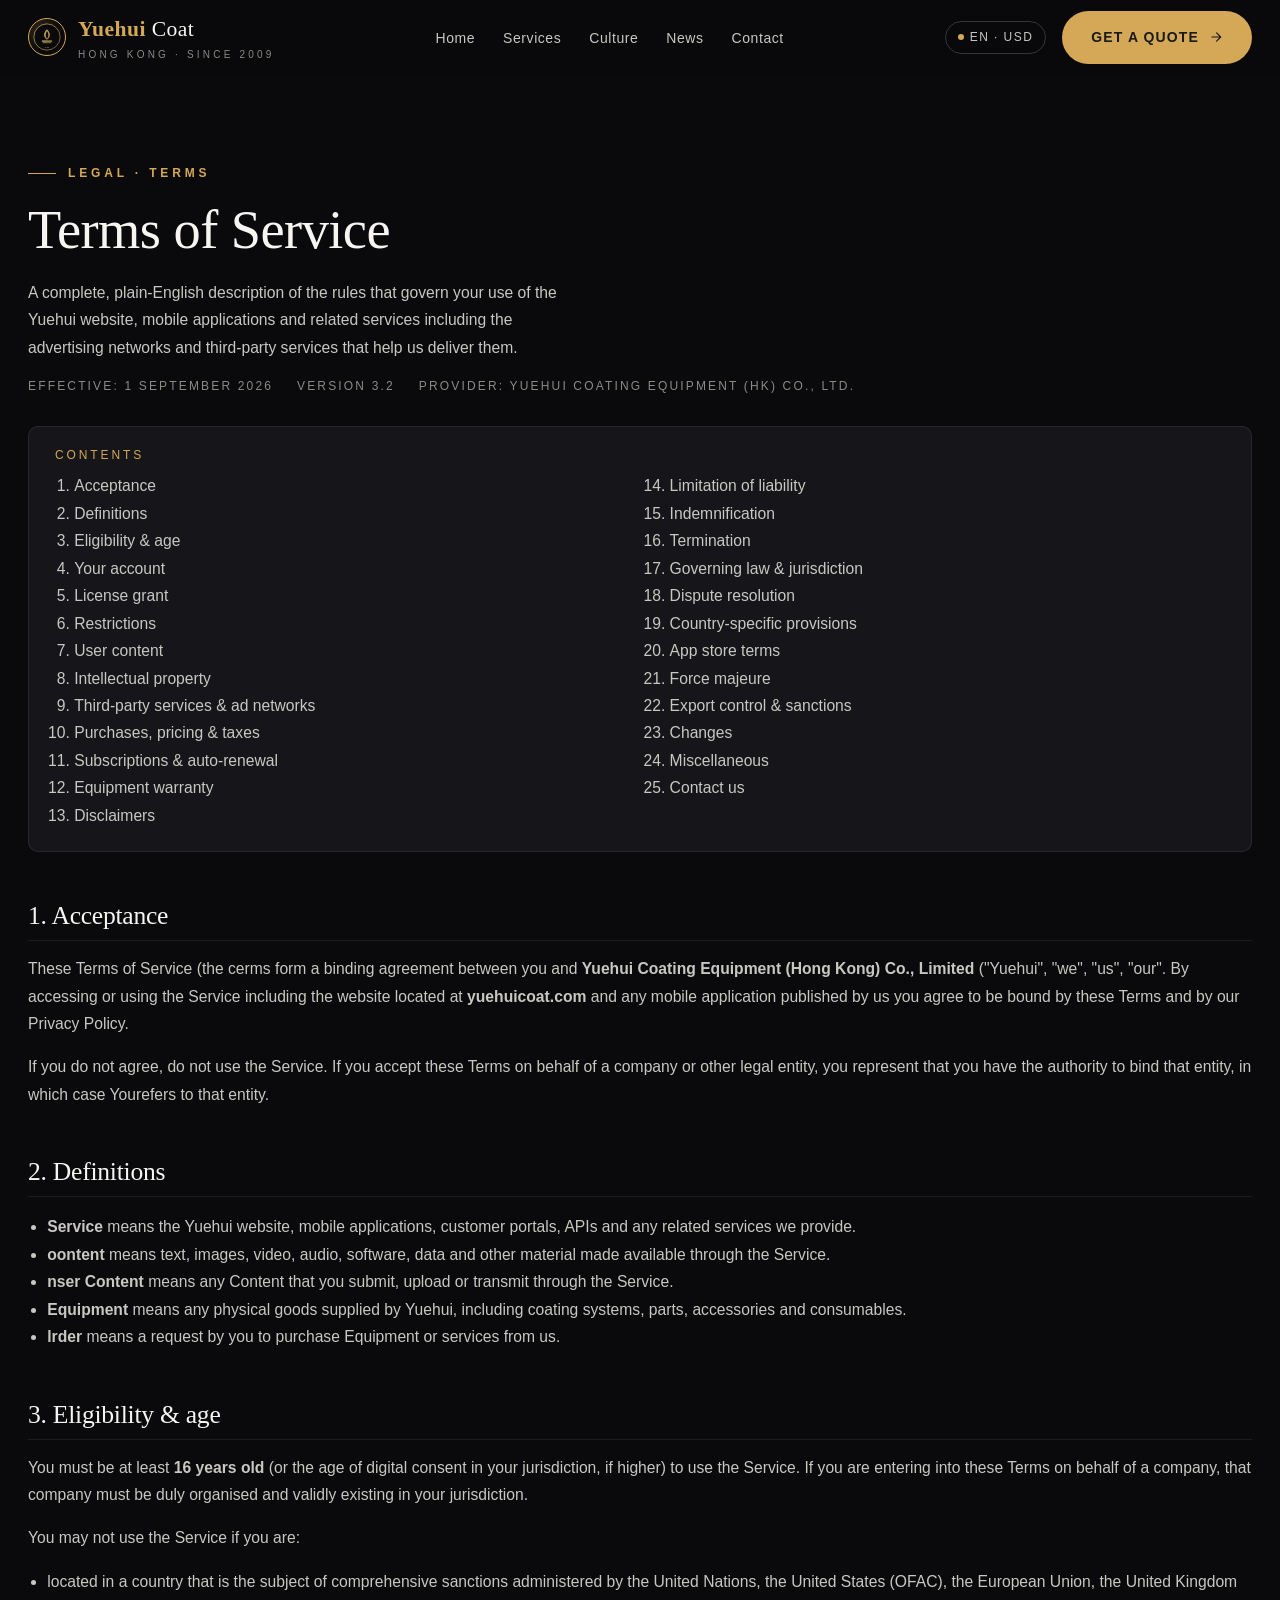
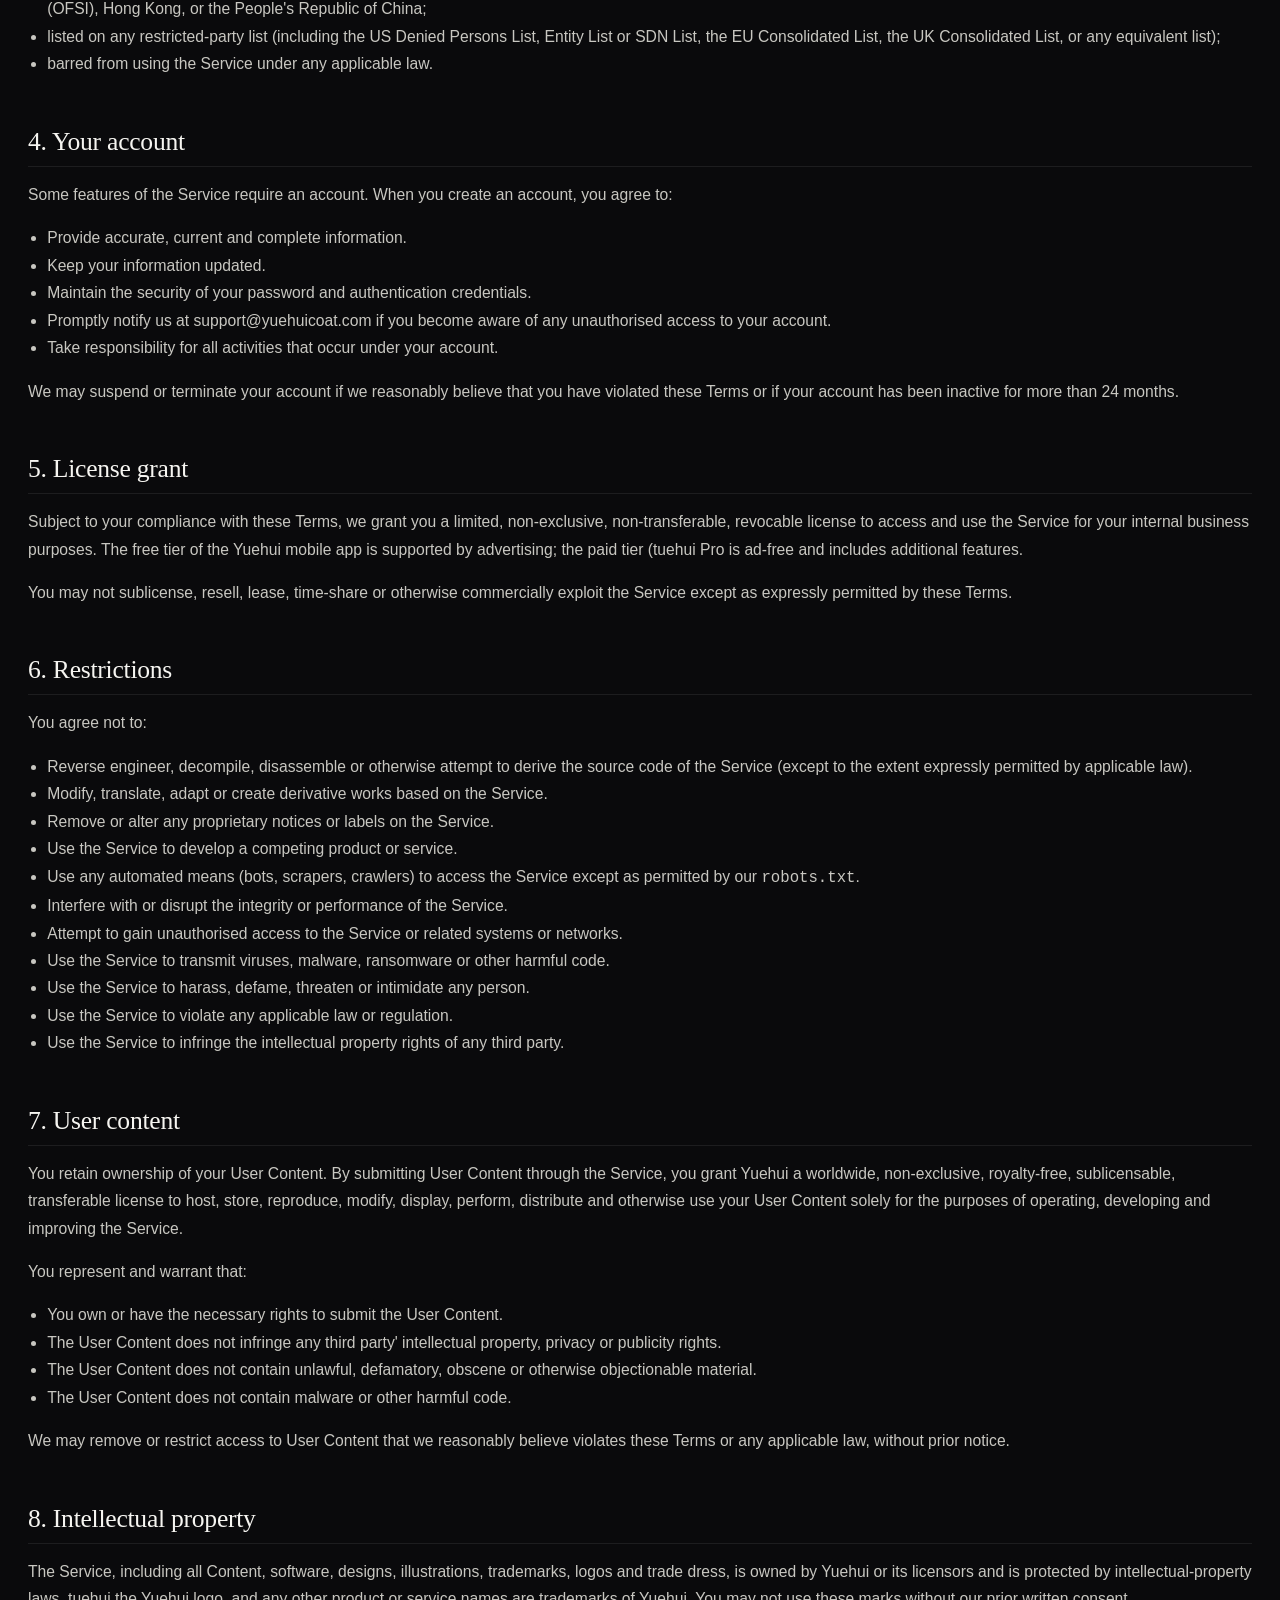
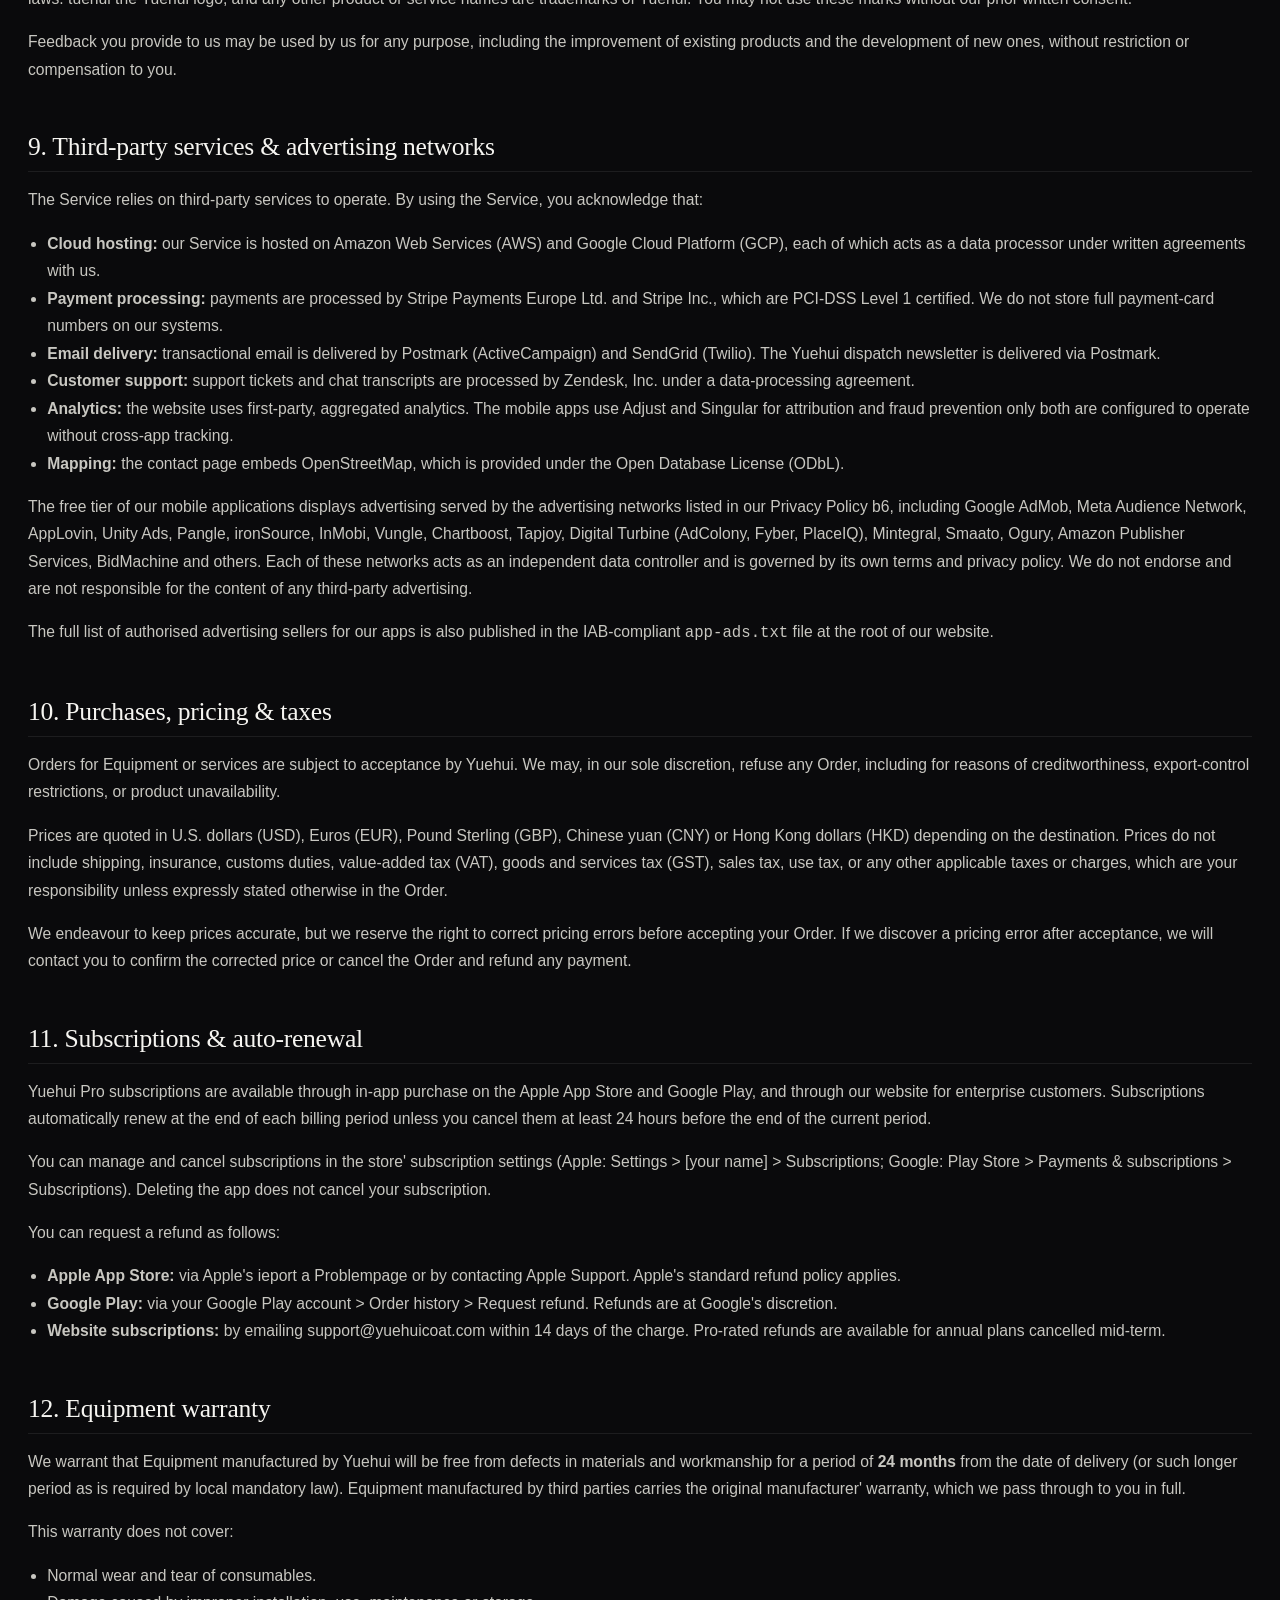
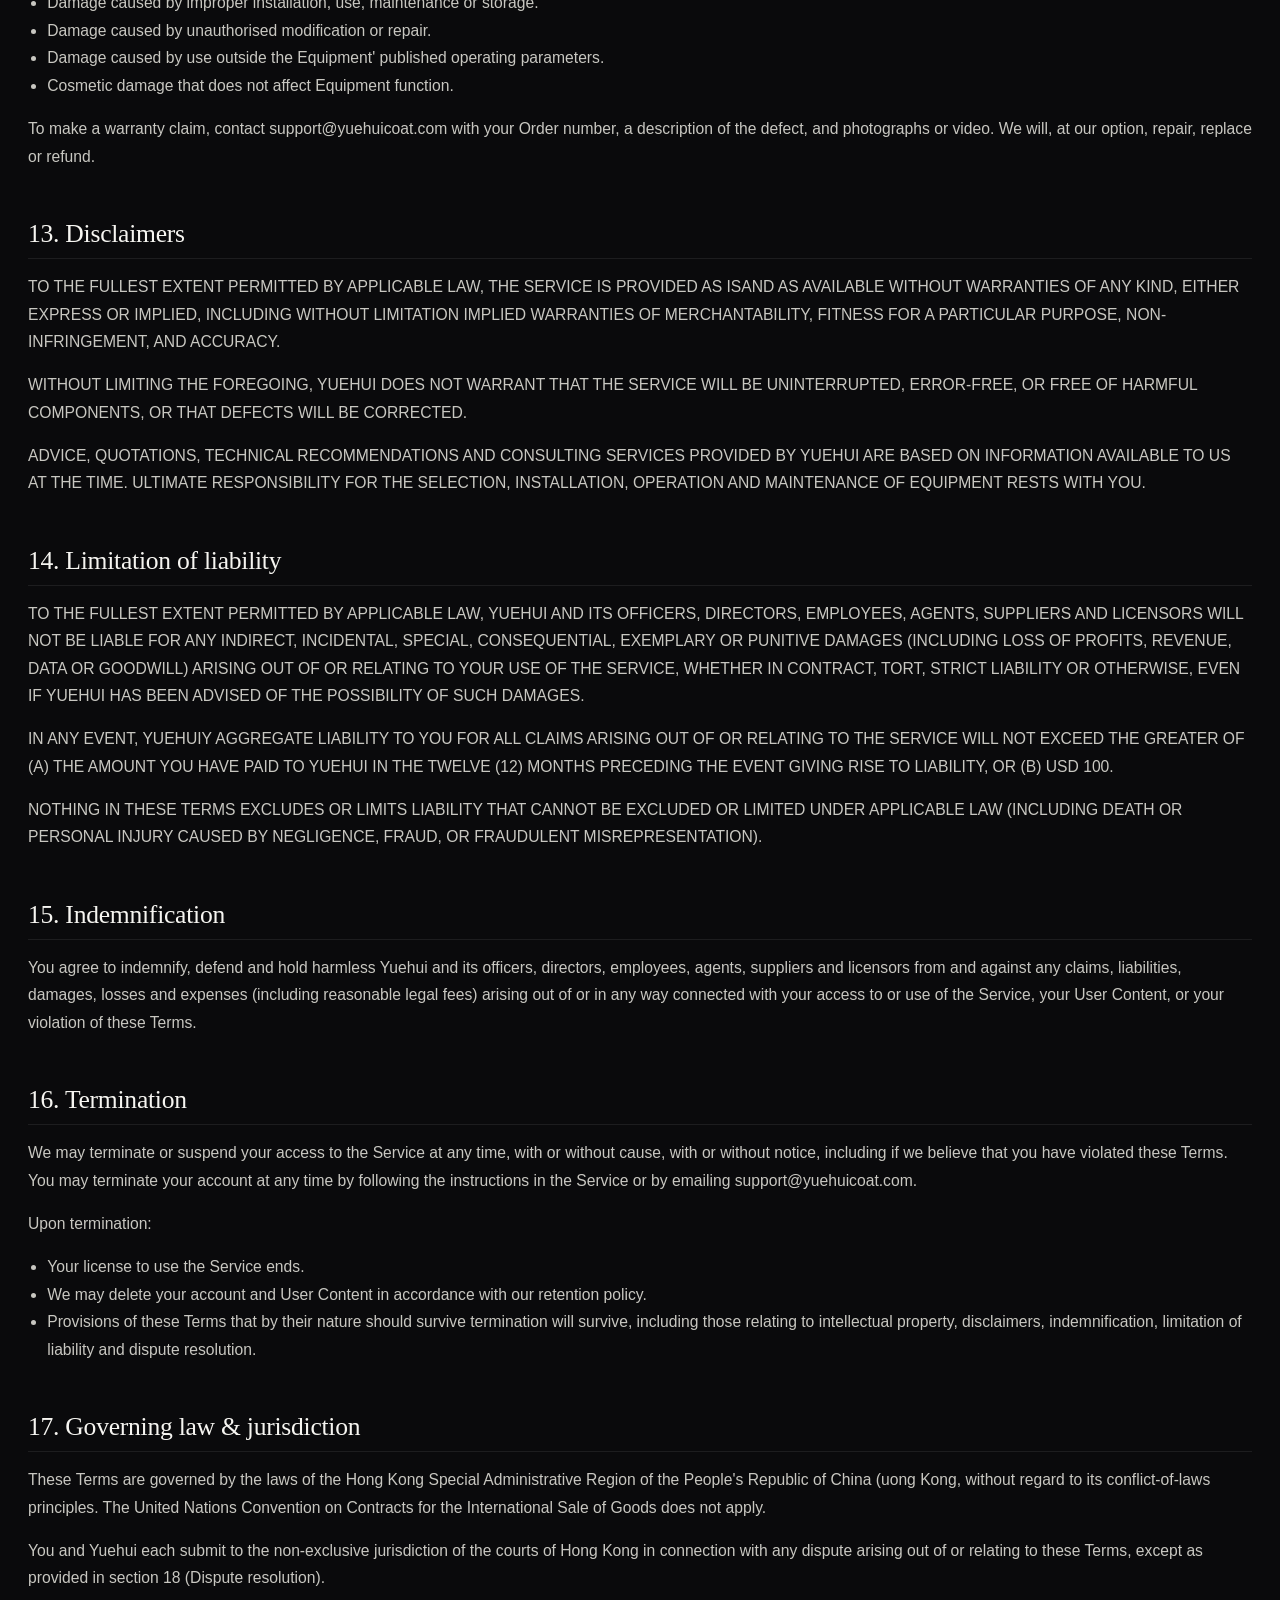
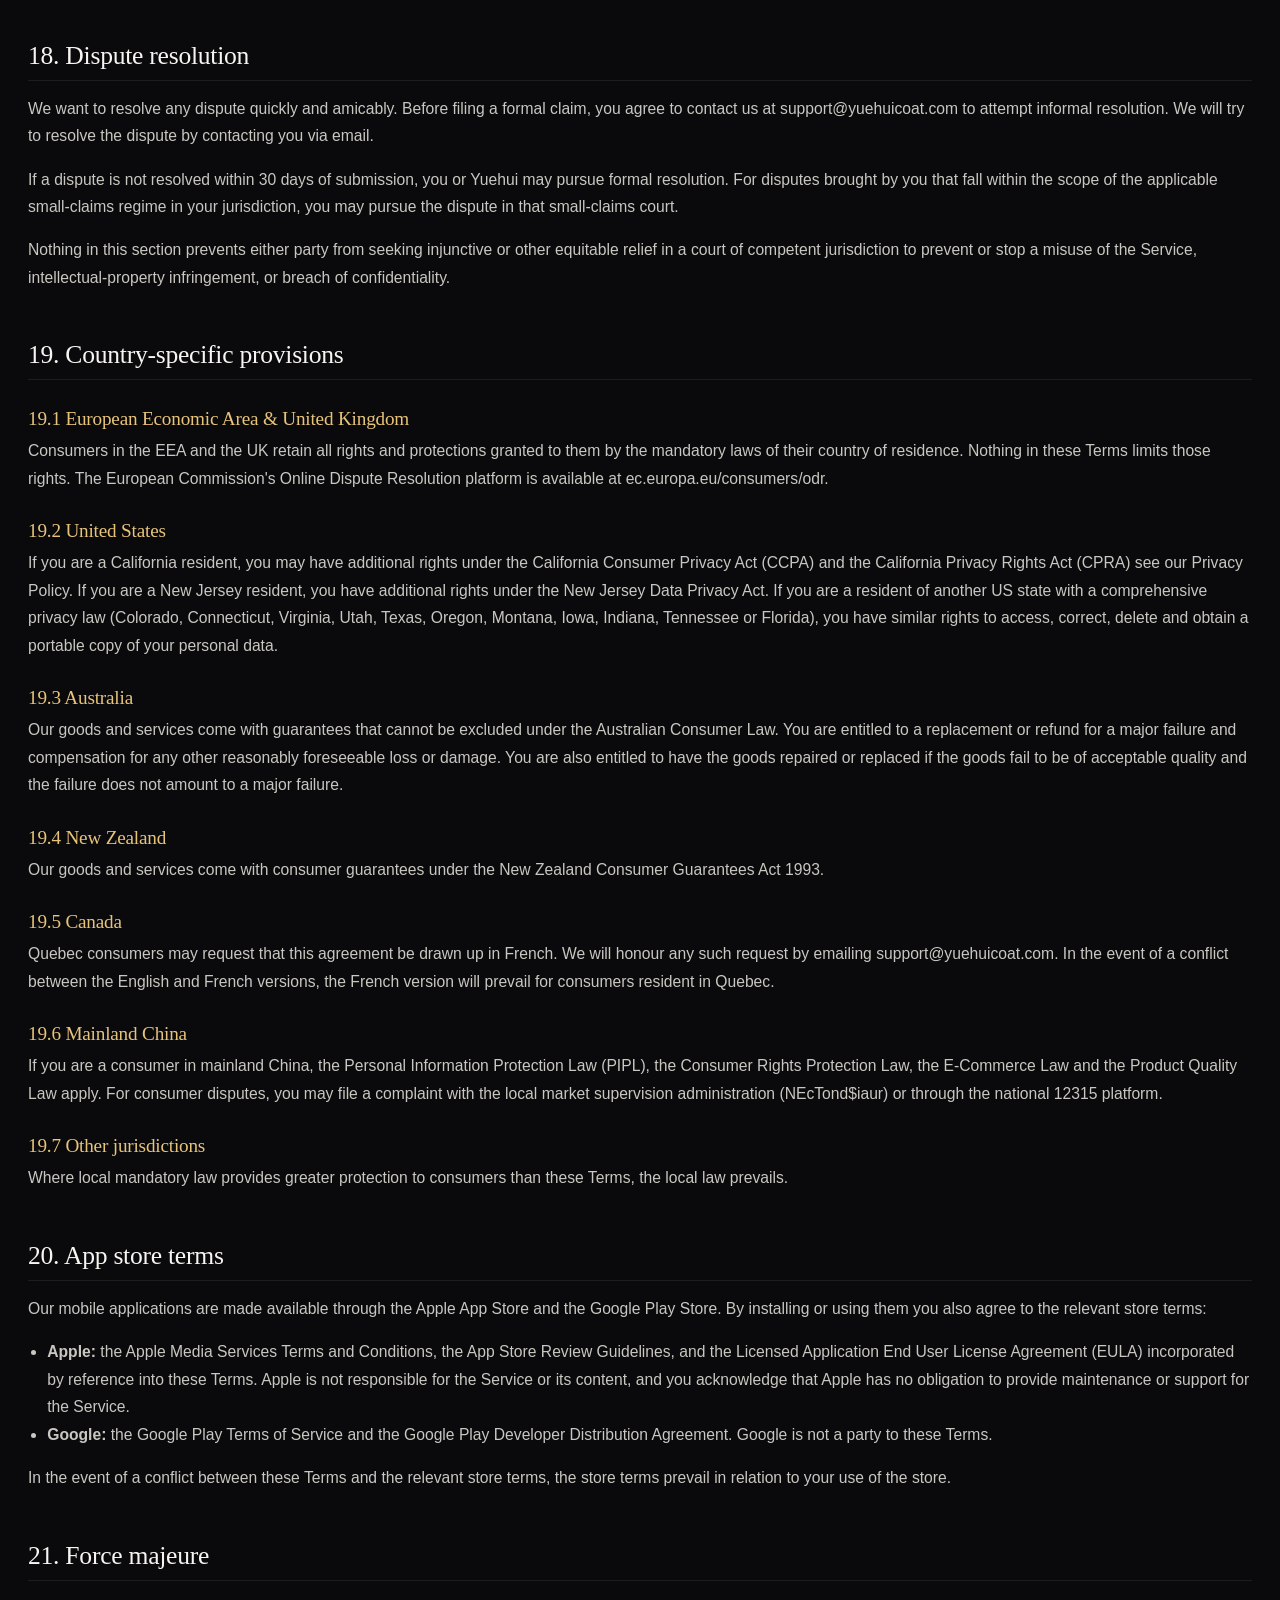
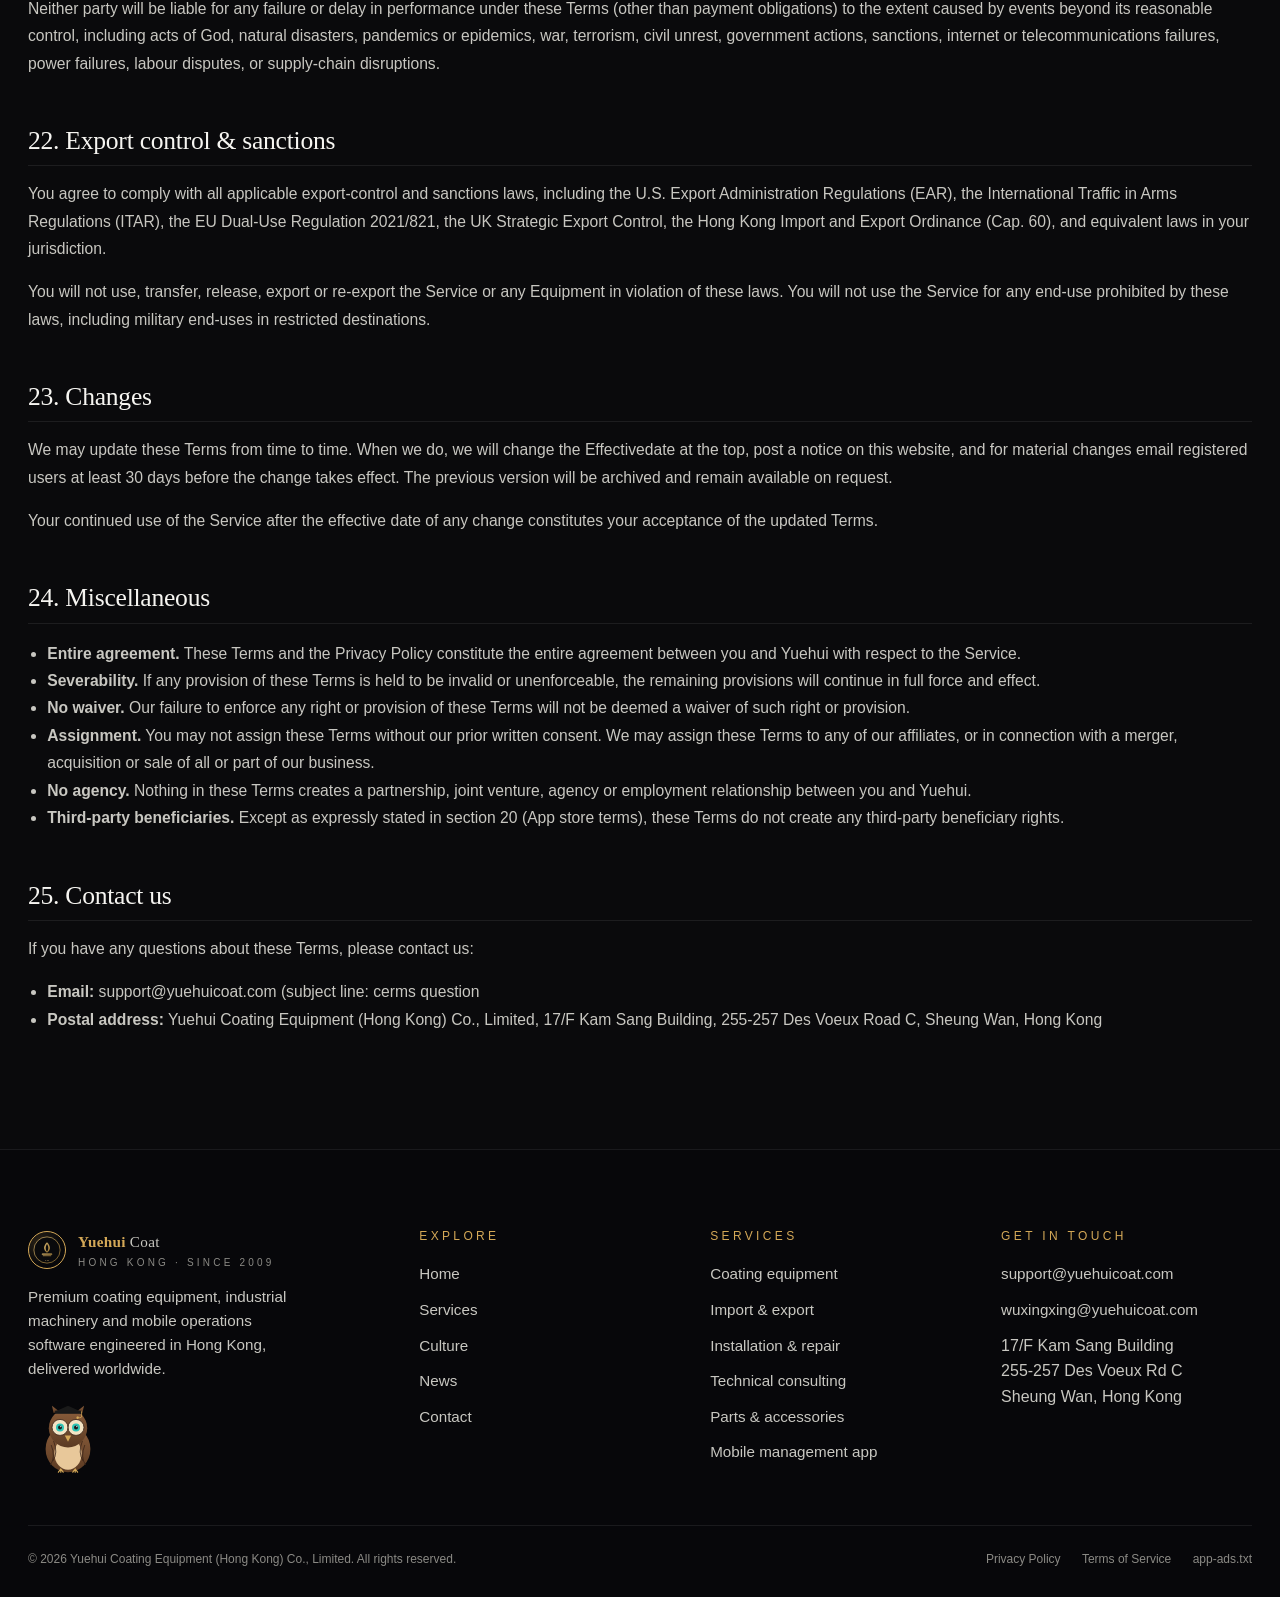
==== commit e3bd70d8: "fix: correct asset paths and resolve mojibake in legal pages - Add missing ../../ in legal pages ass" ====
--- a/legal/terms/index.html
+++ b/legal/terms/index.html
@@ -1,9 +1,9 @@
-﻿<!doctype html>
+<!doctype html>
 <html lang="en">
 <head>
   <meta charset="utf-8">
   <meta name="viewport" content="width=device-width, initial-scale=1, viewport-fit=cover">
-  <title>Terms of Service 鈥?Yuehui Coating Equipment (Hong Kong) Co., Limited</title>
+  <title>Terms of Service Yuehui Coating Equipment (Hong Kong) Co., Limited</title>
   <meta name="description" content="The full Terms of Service for yuehuicoat.com, the Yuehui mobile applications and related services. Covers eligibility, license grants, restrictions, user content, intellectual property, third-party services (advertising networks, payment processors, cloud hosting), purchases, subscriptions, warranty, disclaimers, limitation of liability, indemnification, termination, governing law (Hong Kong), dispute resolution, country-specific provisions, app store terms and how to contact us.">
   <meta name="robots" content="index, follow, max-snippet:-1, max-image-preview:large">
   <meta name="theme-color" content="#0a0a0c">
@@ -11,7 +11,7 @@
   <link rel="icon" type="image/svg+xml" href="../../images/favicon.svg">
   <link rel="apple-touch-icon" href="../../images/favicon.svg">
   <meta property="og:type" content="article">
-  <meta property="og:title" content="Terms of Service 鈥?Yuehui Coating Equipment">
+  <meta property="og:title" content="Terms of Service Yuehui Coating Equipment">
   <meta property="og:description" content="The rules that govern your use of the Yuehui Service.">
   <meta property="og:url" content="https://yuehuicoat.com/legal/terms/">
   <meta name="twitter:card" content="summary">
@@ -32,13 +32,13 @@
   </script>
 </head>
 <body>
-  <div class="boot" aria-hidden="true"><div class="ring"></div><span>Yuehui Coat 路 Loading</span></div>
+  <div class="boot" aria-hidden="true"><div class="ring"></div><span>Yuehui Coat · Loading</span></div>
 
   <header class="site-header" role="banner">
     <div class="container nav">
-      <a class="brand" href="../" aria-label="Yuehui Coating Equipment 鈥?Home">
+      <a class="brand" href="../" aria-label="Yuehui Coating Equipment Home">
         <span class="brand-mark"><img src="../../images/logo.svg" alt="" width="28" height="28"></span>
-        <span class="brand-name"><strong>Yuehui</strong> Coat<span>Hong Kong 路 Since 2009</span></span>
+        <span class="brand-name"><strong>Yuehui</strong> Coat<span>Hong Kong · Since 2009</span></span>
       </a>
       <nav aria-label="Primary">
         <ul class="nav-links">
@@ -50,7 +50,7 @@
         </ul>
       </nav>
       <div class="nav-cta">
-        <span class="lang-pill">EN 路 USD</span>
+        <span class="lang-pill">EN · USD</span>
         <a class="btn btn-primary" href="../contact/">Get a Quote<svg class="arrow" width="14" height="14" viewBox="0 0 24 24" fill="none" stroke="currentColor" stroke-width="2" stroke-linecap="round" stroke-linejoin="round" aria-hidden="true"><path d="M5 12h14M13 5l7 7-7 7"/></svg></a>
         <button class="menu-toggle" aria-label="Toggle menu" aria-expanded="false"><span></span></button>
       </div>
@@ -60,9 +60,9 @@
   <main id="main" class="legal-shell">
     <div class="container">
       <div data-reveal>
-        <span class="eyebrow">Legal 路 Terms</span>
+        <span class="eyebrow">Legal · Terms</span>
         <h1>Terms of Service</h1>
-        <p class="lead">A complete, plain-English description of the rules that govern your use of the Yuehui website, mobile applications and related services 鈥?including the advertising networks and third-party services that help us deliver them.</p>
+        <p class="lead">A complete, plain-English description of the rules that govern your use of the Yuehui website, mobile applications and related services including the advertising networks and third-party services that help us deliver them.</p>
         <div class="meta">
           <span>Effective: 1 September 2026</span>
           <span>Version 3.2</span>
@@ -103,18 +103,18 @@
 
       <section>
         <h2 id="acceptance">1. Acceptance</h2>
-        <p>These Terms of Service (the 鈥淭erms鈥? form a binding agreement between you and <strong>Yuehui Coating Equipment (Hong Kong) Co., Limited</strong> (鈥淵uehui鈥? 鈥渨e鈥? 鈥渦s鈥? 鈥渙ur鈥?. By accessing or using the Service 鈥?including the website located at <strong>yuehuicoat.com</strong> and any mobile application published by us 鈥?you agree to be bound by these Terms and by our <a href="../privacy/">Privacy Policy</a>.</p>
-        <p>If you do not agree, do not use the Service. If you accept these Terms on behalf of a company or other legal entity, you represent that you have the authority to bind that entity, in which case 鈥測ou鈥?refers to that entity.</p>
+        <p>These Terms of Service (the cerms form a binding agreement between you and <strong>Yuehui Coating Equipment (Hong Kong) Co., Limited</strong> ("Yuehui", "we", "us", "our". By accessing or using the Service including the website located at <strong>yuehuicoat.com</strong> and any mobile application published by us you agree to be bound by these Terms and by our <a href="../privacy/">Privacy Policy</a>.</p>
+        <p>If you do not agree, do not use the Service. If you accept these Terms on behalf of a company or other legal entity, you represent that you have the authority to bind that entity, in which case Yourefers to that entity.</p>
       </section>
 
       <section>
         <h2 id="definitions">2. Definitions</h2>
         <ul>
-          <li><strong>鈥淪ervice鈥?/strong> means the Yuehui website, mobile applications, customer portals, APIs and any related services we provide.</li>
-          <li><strong>鈥淐ontent鈥?/strong> means text, images, video, audio, software, data and other material made available through the Service.</li>
-          <li><strong>鈥淯ser Content鈥?/strong> means any Content that you submit, upload or transmit through the Service.</li>
-          <li><strong>鈥淓quipment鈥?/strong> means any physical goods supplied by Yuehui, including coating systems, parts, accessories and consumables.</li>
-          <li><strong>鈥淥rder鈥?/strong> means a request by you to purchase Equipment or services from us.</li>
+          <li><strong>Service</strong> means the Yuehui website, mobile applications, customer portals, APIs and any related services we provide.</li>
+          <li><strong>oontent</strong> means text, images, video, audio, software, data and other material made available through the Service.</li>
+          <li><strong>nser Content</strong> means any Content that you submit, upload or transmit through the Service.</li>
+          <li><strong>Equipment</strong> means any physical goods supplied by Yuehui, including coating systems, parts, accessories and consumables.</li>
+          <li><strong>lrder</strong> means a request by you to purchase Equipment or services from us.</li>
         </ul>
       </section>
 
@@ -123,7 +123,7 @@
         <p>You must be at least <strong>16 years old</strong> (or the age of digital consent in your jurisdiction, if higher) to use the Service. If you are entering into these Terms on behalf of a company, that company must be duly organised and validly existing in your jurisdiction.</p>
         <p>You may not use the Service if you are:</p>
         <ul>
-          <li>located in a country that is the subject of comprehensive sanctions administered by the United Nations, the United States (OFAC), the European Union, the United Kingdom (OFSI), Hong Kong, or the People鈥檚 Republic of China;</li>
+          <li>located in a country that is the subject of comprehensive sanctions administered by the United Nations, the United States (OFAC), the European Union, the United Kingdom (OFSI), Hong Kong, or the People's Republic of China;</li>
           <li>listed on any restricted-party list (including the US Denied Persons List, Entity List or SDN List, the EU Consolidated List, the UK Consolidated List, or any equivalent list);</li>
           <li>barred from using the Service under any applicable law.</li>
         </ul>
@@ -144,7 +144,7 @@
 
       <section>
         <h2 id="license">5. License grant</h2>
-        <p>Subject to your compliance with these Terms, we grant you a limited, non-exclusive, non-transferable, revocable license to access and use the Service for your internal business purposes. The free tier of the Yuehui mobile app is supported by advertising; the paid tier (鈥淵uehui Pro鈥? is ad-free and includes additional features.</p>
+        <p>Subject to your compliance with these Terms, we grant you a limited, non-exclusive, non-transferable, revocable license to access and use the Service for your internal business purposes. The free tier of the Yuehui mobile app is supported by advertising; the paid tier (tuehui Pro is ad-free and includes additional features.</p>
         <p>You may not sublicense, resell, lease, time-share or otherwise commercially exploit the Service except as expressly permitted by these Terms.</p>
       </section>
 
@@ -172,7 +172,7 @@
         <p>You represent and warrant that:</p>
         <ul>
           <li>You own or have the necessary rights to submit the User Content.</li>
-          <li>The User Content does not infringe any third party鈥檚 intellectual property, privacy or publicity rights.</li>
+          <li>The User Content does not infringe any third party' intellectual property, privacy or publicity rights.</li>
           <li>The User Content does not contain unlawful, defamatory, obscene or otherwise objectionable material.</li>
           <li>The User Content does not contain malware or other harmful code.</li>
         </ul>
@@ -181,7 +181,7 @@
 
       <section>
         <h2 id="ip">8. Intellectual property</h2>
-        <p>The Service, including all Content, software, designs, illustrations, trademarks, logos and trade dress, is owned by Yuehui or its licensors and is protected by intellectual-property laws. 鈥淵uehui鈥? the Yuehui logo, and any other product or service names are trademarks of Yuehui. You may not use these marks without our prior written consent.</p>
+        <p>The Service, including all Content, software, designs, illustrations, trademarks, logos and trade dress, is owned by Yuehui or its licensors and is protected by intellectual-property laws. tuehui the Yuehui logo, and any other product or service names are trademarks of Yuehui. You may not use these marks without our prior written consent.</p>
         <p>Feedback you provide to us may be used by us for any purpose, including the improvement of existing products and the development of new ones, without restriction or compensation to you.</p>
       </section>
 
@@ -193,10 +193,10 @@
           <li><strong>Payment processing:</strong> payments are processed by Stripe Payments Europe Ltd. and Stripe Inc., which are PCI-DSS Level 1 certified. We do not store full payment-card numbers on our systems.</li>
           <li><strong>Email delivery:</strong> transactional email is delivered by Postmark (ActiveCampaign) and SendGrid (Twilio). The Yuehui dispatch newsletter is delivered via Postmark.</li>
           <li><strong>Customer support:</strong> support tickets and chat transcripts are processed by Zendesk, Inc. under a data-processing agreement.</li>
-          <li><strong>Analytics:</strong> the website uses first-party, aggregated analytics. The mobile apps use Adjust and Singular for attribution and fraud prevention only 鈥?both are configured to operate without cross-app tracking.</li>
+          <li><strong>Analytics:</strong> the website uses first-party, aggregated analytics. The mobile apps use Adjust and Singular for attribution and fraud prevention only both are configured to operate without cross-app tracking.</li>
           <li><strong>Mapping:</strong> the contact page embeds OpenStreetMap, which is provided under the Open Database License (ODbL).</li>
         </ul>
-        <p>The free tier of our mobile applications displays advertising served by the advertising networks listed in our <a href="../privacy/#ads">Privacy Policy 搂6</a>, including Google AdMob, Meta Audience Network, AppLovin, Unity Ads, Pangle, ironSource, InMobi, Vungle, Chartboost, Tapjoy, Digital Turbine (AdColony, Fyber, PlaceIQ), Mintegral, Smaato, Ogury, Amazon Publisher Services, BidMachine and others. Each of these networks acts as an independent data controller and is governed by its own terms and privacy policy. We do not endorse and are not responsible for the content of any third-party advertising.</p>
+        <p>The free tier of our mobile applications displays advertising served by the advertising networks listed in our <a href="../privacy/#ads">Privacy Policy b6</a>, including Google AdMob, Meta Audience Network, AppLovin, Unity Ads, Pangle, ironSource, InMobi, Vungle, Chartboost, Tapjoy, Digital Turbine (AdColony, Fyber, PlaceIQ), Mintegral, Smaato, Ogury, Amazon Publisher Services, BidMachine and others. Each of these networks acts as an independent data controller and is governed by its own terms and privacy policy. We do not endorse and are not responsible for the content of any third-party advertising.</p>
         <p>The full list of authorised advertising sellers for our apps is also published in the IAB-compliant <code>app-ads.txt</code> file at the root of our website.</p>
       </section>
 
@@ -210,24 +210,24 @@
       <section>
         <h2 id="subscriptions">11. Subscriptions &amp; auto-renewal</h2>
         <p>Yuehui Pro subscriptions are available through in-app purchase on the Apple App Store and Google Play, and through our website for enterprise customers. Subscriptions automatically renew at the end of each billing period unless you cancel them at least 24 hours before the end of the current period.</p>
-        <p>You can manage and cancel subscriptions in the store鈥檚 subscription settings (Apple: Settings &gt; [your name] &gt; Subscriptions; Google: Play Store &gt; Payments &amp; subscriptions &gt; Subscriptions). Deleting the app does not cancel your subscription.</p>
+        <p>You can manage and cancel subscriptions in the store' subscription settings (Apple: Settings &gt; [your name] &gt; Subscriptions; Google: Play Store &gt; Payments &amp; subscriptions &gt; Subscriptions). Deleting the app does not cancel your subscription.</p>
         <p>You can request a refund as follows:</p>
         <ul>
-          <li><strong>Apple App Store:</strong> via Apple鈥檚 鈥淩eport a Problem鈥?page or by contacting Apple Support. Apple鈥檚 standard refund policy applies.</li>
-          <li><strong>Google Play:</strong> via your Google Play account &gt; Order history &gt; Request refund. Refunds are at Google鈥檚 discretion.</li>
+          <li><strong>Apple App Store:</strong> via Apple's ieport a Problempage or by contacting Apple Support. Apple's standard refund policy applies.</li>
+          <li><strong>Google Play:</strong> via your Google Play account &gt; Order history &gt; Request refund. Refunds are at Google's discretion.</li>
           <li><strong>Website subscriptions:</strong> by emailing <a href="mailto:support@yuehuicoat.com">support@yuehuicoat.com</a> within 14 days of the charge. Pro-rated refunds are available for annual plans cancelled mid-term.</li>
         </ul>
       </section>
 
       <section>
         <h2 id="warranty">12. Equipment warranty</h2>
-        <p>We warrant that Equipment manufactured by Yuehui will be free from defects in materials and workmanship for a period of <strong>24 months</strong> from the date of delivery (or such longer period as is required by local mandatory law). Equipment manufactured by third parties carries the original manufacturer鈥檚 warranty, which we pass through to you in full.</p>
+        <p>We warrant that Equipment manufactured by Yuehui will be free from defects in materials and workmanship for a period of <strong>24 months</strong> from the date of delivery (or such longer period as is required by local mandatory law). Equipment manufactured by third parties carries the original manufacturer' warranty, which we pass through to you in full.</p>
         <p>This warranty does not cover:</p>
         <ul>
           <li>Normal wear and tear of consumables.</li>
           <li>Damage caused by improper installation, use, maintenance or storage.</li>
           <li>Damage caused by unauthorised modification or repair.</li>
-          <li>Damage caused by use outside the Equipment鈥檚 published operating parameters.</li>
+          <li>Damage caused by use outside the Equipment' published operating parameters.</li>
           <li>Cosmetic damage that does not affect Equipment function.</li>
         </ul>
         <p>To make a warranty claim, contact <a href="mailto:support@yuehuicoat.com">support@yuehuicoat.com</a> with your Order number, a description of the defect, and photographs or video. We will, at our option, repair, replace or refund.</p>
@@ -235,7 +235,7 @@
 
       <section>
         <h2 id="disclaimers">13. Disclaimers</h2>
-        <p>TO THE FULLEST EXTENT PERMITTED BY APPLICABLE LAW, THE SERVICE IS PROVIDED 鈥淎S IS鈥?AND 鈥淎S AVAILABLE鈥? WITHOUT WARRANTIES OF ANY KIND, EITHER EXPRESS OR IMPLIED, INCLUDING WITHOUT LIMITATION IMPLIED WARRANTIES OF MERCHANTABILITY, FITNESS FOR A PARTICULAR PURPOSE, NON-INFRINGEMENT, AND ACCURACY.</p>
+        <p>TO THE FULLEST EXTENT PERMITTED BY APPLICABLE LAW, THE SERVICE IS PROVIDED AS ISAND AS AVAILABLE WITHOUT WARRANTIES OF ANY KIND, EITHER EXPRESS OR IMPLIED, INCLUDING WITHOUT LIMITATION IMPLIED WARRANTIES OF MERCHANTABILITY, FITNESS FOR A PARTICULAR PURPOSE, NON-INFRINGEMENT, AND ACCURACY.</p>
         <p>WITHOUT LIMITING THE FOREGOING, YUEHUI DOES NOT WARRANT THAT THE SERVICE WILL BE UNINTERRUPTED, ERROR-FREE, OR FREE OF HARMFUL COMPONENTS, OR THAT DEFECTS WILL BE CORRECTED.</p>
         <p>ADVICE, QUOTATIONS, TECHNICAL RECOMMENDATIONS AND CONSULTING SERVICES PROVIDED BY YUEHUI ARE BASED ON INFORMATION AVAILABLE TO US AT THE TIME. ULTIMATE RESPONSIBILITY FOR THE SELECTION, INSTALLATION, OPERATION AND MAINTENANCE OF EQUIPMENT RESTS WITH YOU.</p>
       </section>
@@ -243,7 +243,7 @@
       <section>
         <h2 id="liability">14. Limitation of liability</h2>
         <p>TO THE FULLEST EXTENT PERMITTED BY APPLICABLE LAW, YUEHUI AND ITS OFFICERS, DIRECTORS, EMPLOYEES, AGENTS, SUPPLIERS AND LICENSORS WILL NOT BE LIABLE FOR ANY INDIRECT, INCIDENTAL, SPECIAL, CONSEQUENTIAL, EXEMPLARY OR PUNITIVE DAMAGES (INCLUDING LOSS OF PROFITS, REVENUE, DATA OR GOODWILL) ARISING OUT OF OR RELATING TO YOUR USE OF THE SERVICE, WHETHER IN CONTRACT, TORT, STRICT LIABILITY OR OTHERWISE, EVEN IF YUEHUI HAS BEEN ADVISED OF THE POSSIBILITY OF SUCH DAMAGES.</p>
-        <p>IN ANY EVENT, YUEHUI鈥橲 AGGREGATE LIABILITY TO YOU FOR ALL CLAIMS ARISING OUT OF OR RELATING TO THE SERVICE WILL NOT EXCEED THE GREATER OF (A) THE AMOUNT YOU HAVE PAID TO YUEHUI IN THE TWELVE (12) MONTHS PRECEDING THE EVENT GIVING RISE TO LIABILITY, OR (B) USD 100.</p>
+        <p>IN ANY EVENT, YUEHUIY AGGREGATE LIABILITY TO YOU FOR ALL CLAIMS ARISING OUT OF OR RELATING TO THE SERVICE WILL NOT EXCEED THE GREATER OF (A) THE AMOUNT YOU HAVE PAID TO YUEHUI IN THE TWELVE (12) MONTHS PRECEDING THE EVENT GIVING RISE TO LIABILITY, OR (B) USD 100.</p>
         <p>NOTHING IN THESE TERMS EXCLUDES OR LIMITS LIABILITY THAT CANNOT BE EXCLUDED OR LIMITED UNDER APPLICABLE LAW (INCLUDING DEATH OR PERSONAL INJURY CAUSED BY NEGLIGENCE, FRAUD, OR FRAUDULENT MISREPRESENTATION).</p>
       </section>
 
@@ -265,7 +265,7 @@
 
       <section>
         <h2 id="law">17. Governing law &amp; jurisdiction</h2>
-        <p>These Terms are governed by the laws of the Hong Kong Special Administrative Region of the People鈥檚 Republic of China (鈥淗ong Kong鈥?, without regard to its conflict-of-laws principles. The United Nations Convention on Contracts for the International Sale of Goods does not apply.</p>
+        <p>These Terms are governed by the laws of the Hong Kong Special Administrative Region of the People's Republic of China (uong Kong, without regard to its conflict-of-laws principles. The United Nations Convention on Contracts for the International Sale of Goods does not apply.</p>
         <p>You and Yuehui each submit to the non-exclusive jurisdiction of the courts of Hong Kong in connection with any dispute arising out of or relating to these Terms, except as provided in <a href="#disputes">section 18</a> (Dispute resolution).</p>
       </section>
 
@@ -280,10 +280,10 @@
         <h2 id="regional">19. Country-specific provisions</h2>
 
         <h3>19.1 European Economic Area &amp; United Kingdom</h3>
-        <p>Consumers in the EEA and the UK retain all rights and protections granted to them by the mandatory laws of their country of residence. Nothing in these Terms limits those rights. The European Commission鈥檚 Online Dispute Resolution platform is available at <a href="https://ec.europa.eu/consumers/odr/" rel="noopener noreferrer" target="_blank">ec.europa.eu/consumers/odr</a>.</p>
+        <p>Consumers in the EEA and the UK retain all rights and protections granted to them by the mandatory laws of their country of residence. Nothing in these Terms limits those rights. The European Commission's Online Dispute Resolution platform is available at <a href="https://ec.europa.eu/consumers/odr/" rel="noopener noreferrer" target="_blank">ec.europa.eu/consumers/odr</a>.</p>
 
         <h3>19.2 United States</h3>
-        <p>If you are a California resident, you may have additional rights under the California Consumer Privacy Act (CCPA) and the California Privacy Rights Act (CPRA) 鈥?see our <a href="../privacy/">Privacy Policy</a>. If you are a New Jersey resident, you have additional rights under the New Jersey Data Privacy Act. If you are a resident of another US state with a comprehensive privacy law (Colorado, Connecticut, Virginia, Utah, Texas, Oregon, Montana, Iowa, Indiana, Tennessee or Florida), you have similar rights to access, correct, delete and obtain a portable copy of your personal data.</p>
+        <p>If you are a California resident, you may have additional rights under the California Consumer Privacy Act (CCPA) and the California Privacy Rights Act (CPRA) see our <a href="../privacy/">Privacy Policy</a>. If you are a New Jersey resident, you have additional rights under the New Jersey Data Privacy Act. If you are a resident of another US state with a comprehensive privacy law (Colorado, Connecticut, Virginia, Utah, Texas, Oregon, Montana, Iowa, Indiana, Tennessee or Florida), you have similar rights to access, correct, delete and obtain a portable copy of your personal data.</p>
 
         <h3>19.3 Australia</h3>
         <p>Our goods and services come with guarantees that cannot be excluded under the Australian Consumer Law. You are entitled to a replacement or refund for a major failure and compensation for any other reasonably foreseeable loss or damage. You are also entitled to have the goods repaired or replaced if the goods fail to be of acceptable quality and the failure does not amount to a major failure.</p>
@@ -295,7 +295,7 @@
         <p>Quebec consumers may request that this agreement be drawn up in French. We will honour any such request by emailing <a href="mailto:support@yuehuicoat.com">support@yuehuicoat.com</a>. In the event of a conflict between the English and French versions, the French version will prevail for consumers resident in Quebec.</p>
 
         <h3>19.6 Mainland China</h3>
-        <p>If you are a consumer in mainland China, the Personal Information Protection Law (PIPL), the Consumer Rights Protection Law, the E-Commerce Law and the Product Quality Law apply. For consumer disputes, you may file a complaint with the local market supervision administration (甯傚満鐩戠潱绠＄悊閮ㄩ棬) or through the national 12315 platform.</p>
+        <p>If you are a consumer in mainland China, the Personal Information Protection Law (PIPL), the Consumer Rights Protection Law, the E-Commerce Law and the Product Quality Law apply. For consumer disputes, you may file a complaint with the local market supervision administration (NEcTond$iaur) or through the national 12315 platform.</p>
 
         <h3>19.7 Other jurisdictions</h3>
         <p>Where local mandatory law provides greater protection to consumers than these Terms, the local law prevails.</p>
@@ -324,7 +324,7 @@
 
       <section>
         <h2 id="changes">23. Changes</h2>
-        <p>We may update these Terms from time to time. When we do, we will change the 鈥淓ffective鈥?date at the top, post a notice on this website, and 鈥?for material changes 鈥?email registered users at least 30 days before the change takes effect. The previous version will be archived and remain available on request.</p>
+        <p>We may update these Terms from time to time. When we do, we will change the Effectivedate at the top, post a notice on this website, and for material changes email registered users at least 30 days before the change takes effect. The previous version will be archived and remain available on request.</p>
         <p>Your continued use of the Service after the effective date of any change constitutes your acceptance of the updated Terms.</p>
       </section>
 
@@ -344,7 +344,7 @@
         <h2 id="contact">25. Contact us</h2>
         <p>If you have any questions about these Terms, please contact us:</p>
         <ul>
-          <li><strong>Email:</strong> <a href="mailto:support@yuehuicoat.com">support@yuehuicoat.com</a> (subject line: 鈥淭erms question鈥?</li>
+          <li><strong>Email:</strong> <a href="mailto:support@yuehuicoat.com">support@yuehuicoat.com</a> (subject line: cerms question</li>
           <li><strong>Postal address:</strong> Yuehui Coating Equipment (Hong Kong) Co., Limited, 17/F Kam Sang Building, 255-257 Des Voeux Road C, Sheung Wan, Hong Kong</li>
         </ul>
       </section>
@@ -355,11 +355,11 @@
     <div class="container">
       <div class="footer-grid">
         <div class="footer-brand">
-          <a class="brand" href="../" aria-label="Yuehui Coating Equipment 鈥?Home">
+          <a class="brand" href="../" aria-label="Yuehui Coating Equipment Home">
             <span class="brand-mark"><img src="../../images/logo.svg" alt="" width="28" height="28"></span>
-            <span class="brand-name"><strong>Yuehui</strong> Coat<span>Hong Kong 路 Since 2009</span></span>
+            <span class="brand-name"><strong>Yuehui</strong> Coat<span>Hong Kong · Since 2009</span></span>
           </a>
-          <p>Premium coating equipment, industrial machinery and mobile operations software 鈥?engineered in Hong Kong, delivered worldwide.</p>
+          <p>Premium coating equipment, industrial machinery and mobile operations software engineered in Hong Kong, delivered worldwide.</p>
           <img class="footer-animal" src="../../images/animals/owl.svg" alt="" width="80" height="80" aria-hidden="true">
         </div>
         <div>
@@ -393,7 +393,7 @@
         </div>
       </div>
       <div class="footer-legal">
-        <span>漏 <span data-year>2026</span> Yuehui Coating Equipment (Hong Kong) Co., Limited. All rights reserved.</span>
+        <span>© <span data-year>2026</span> Yuehui Coating Equipment (Hong Kong) Co., Limited. All rights reserved.</span>
         <span>
           <a href="../privacy/">Privacy Policy</a>
           <a href="./">Terms of Service</a>
